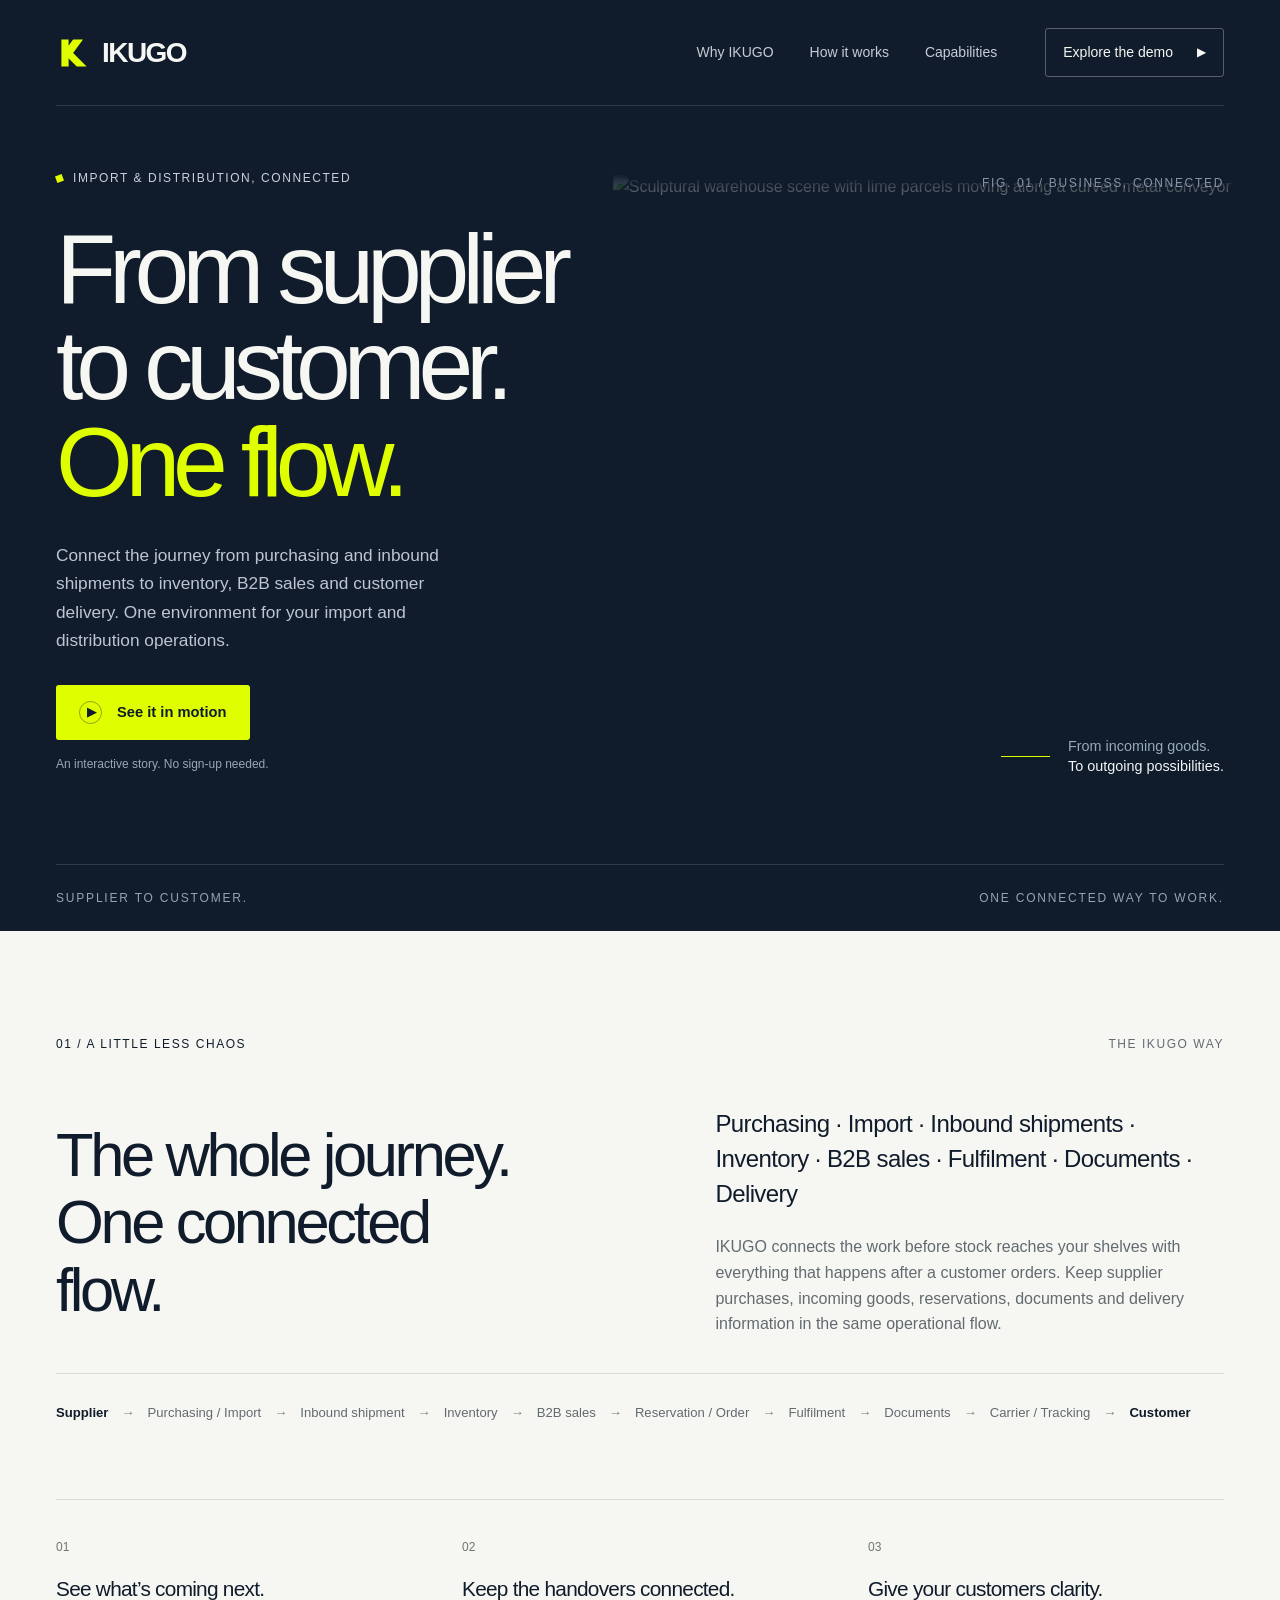
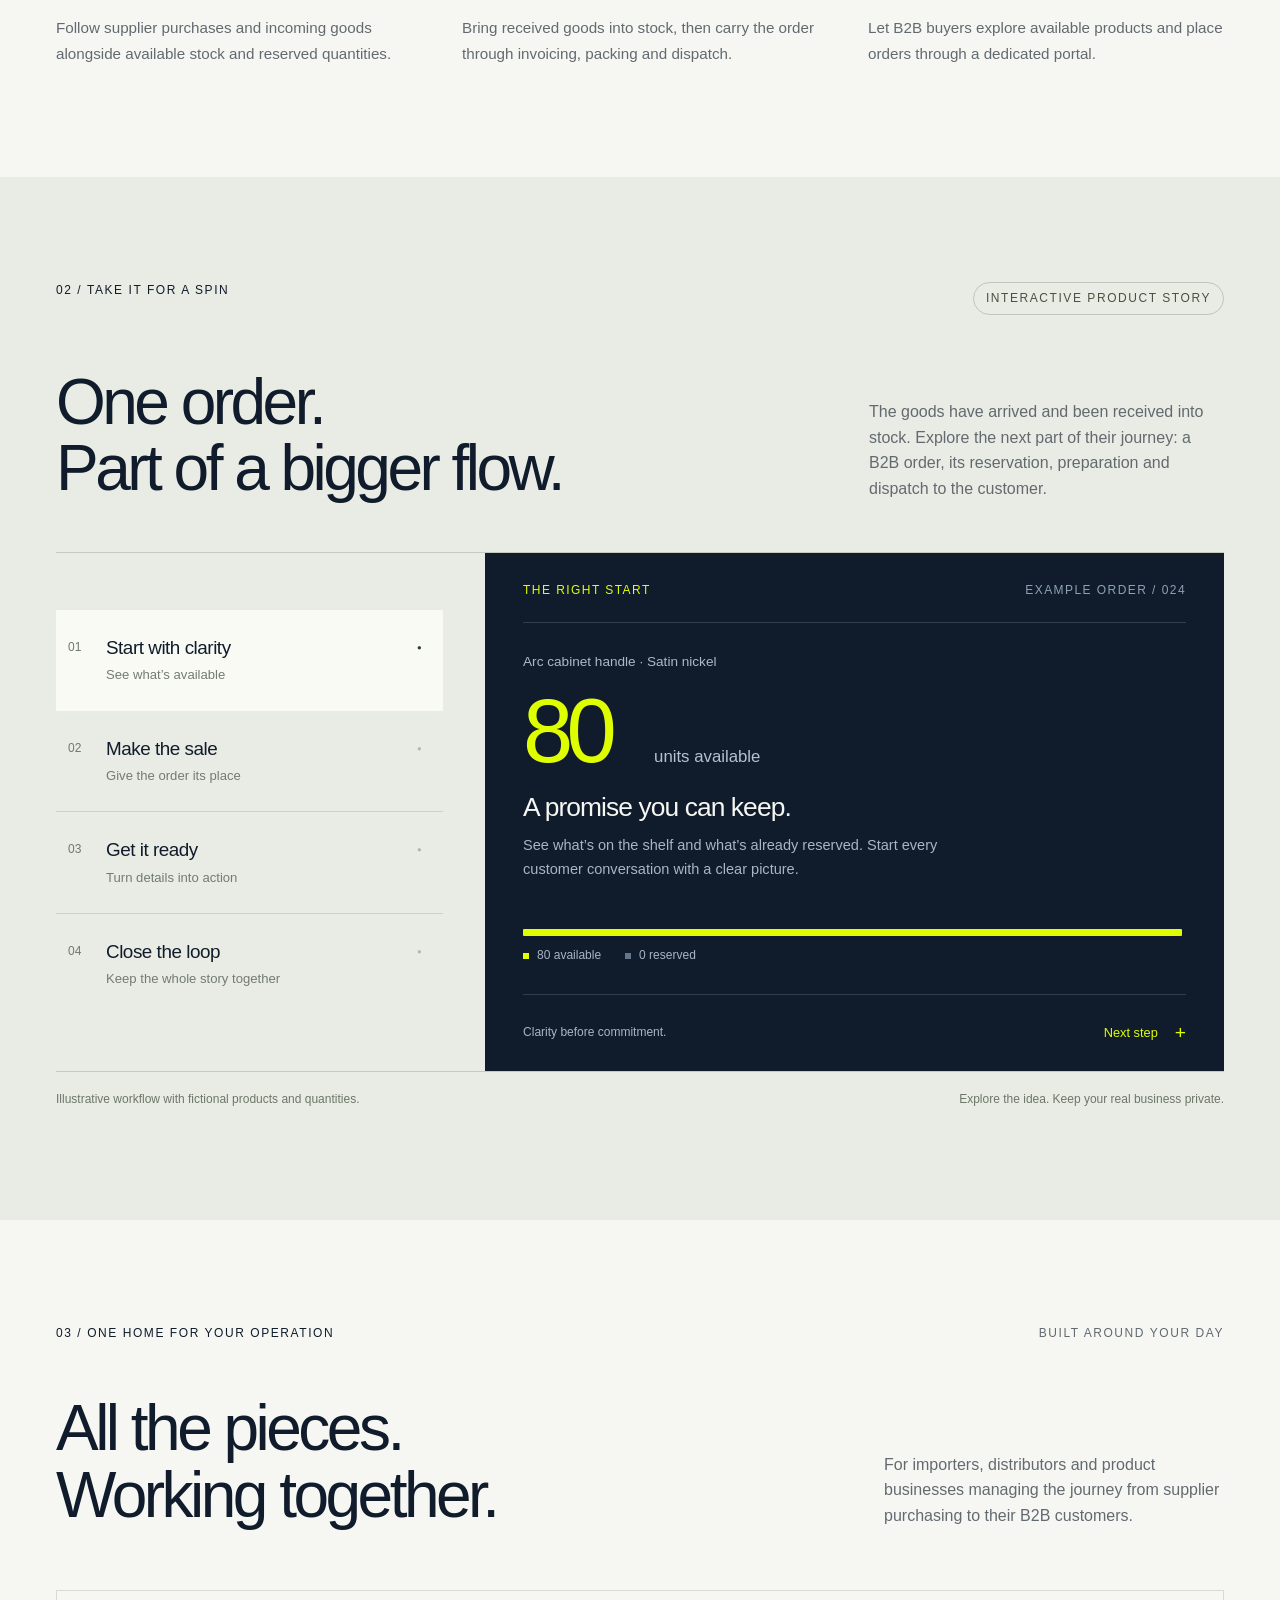
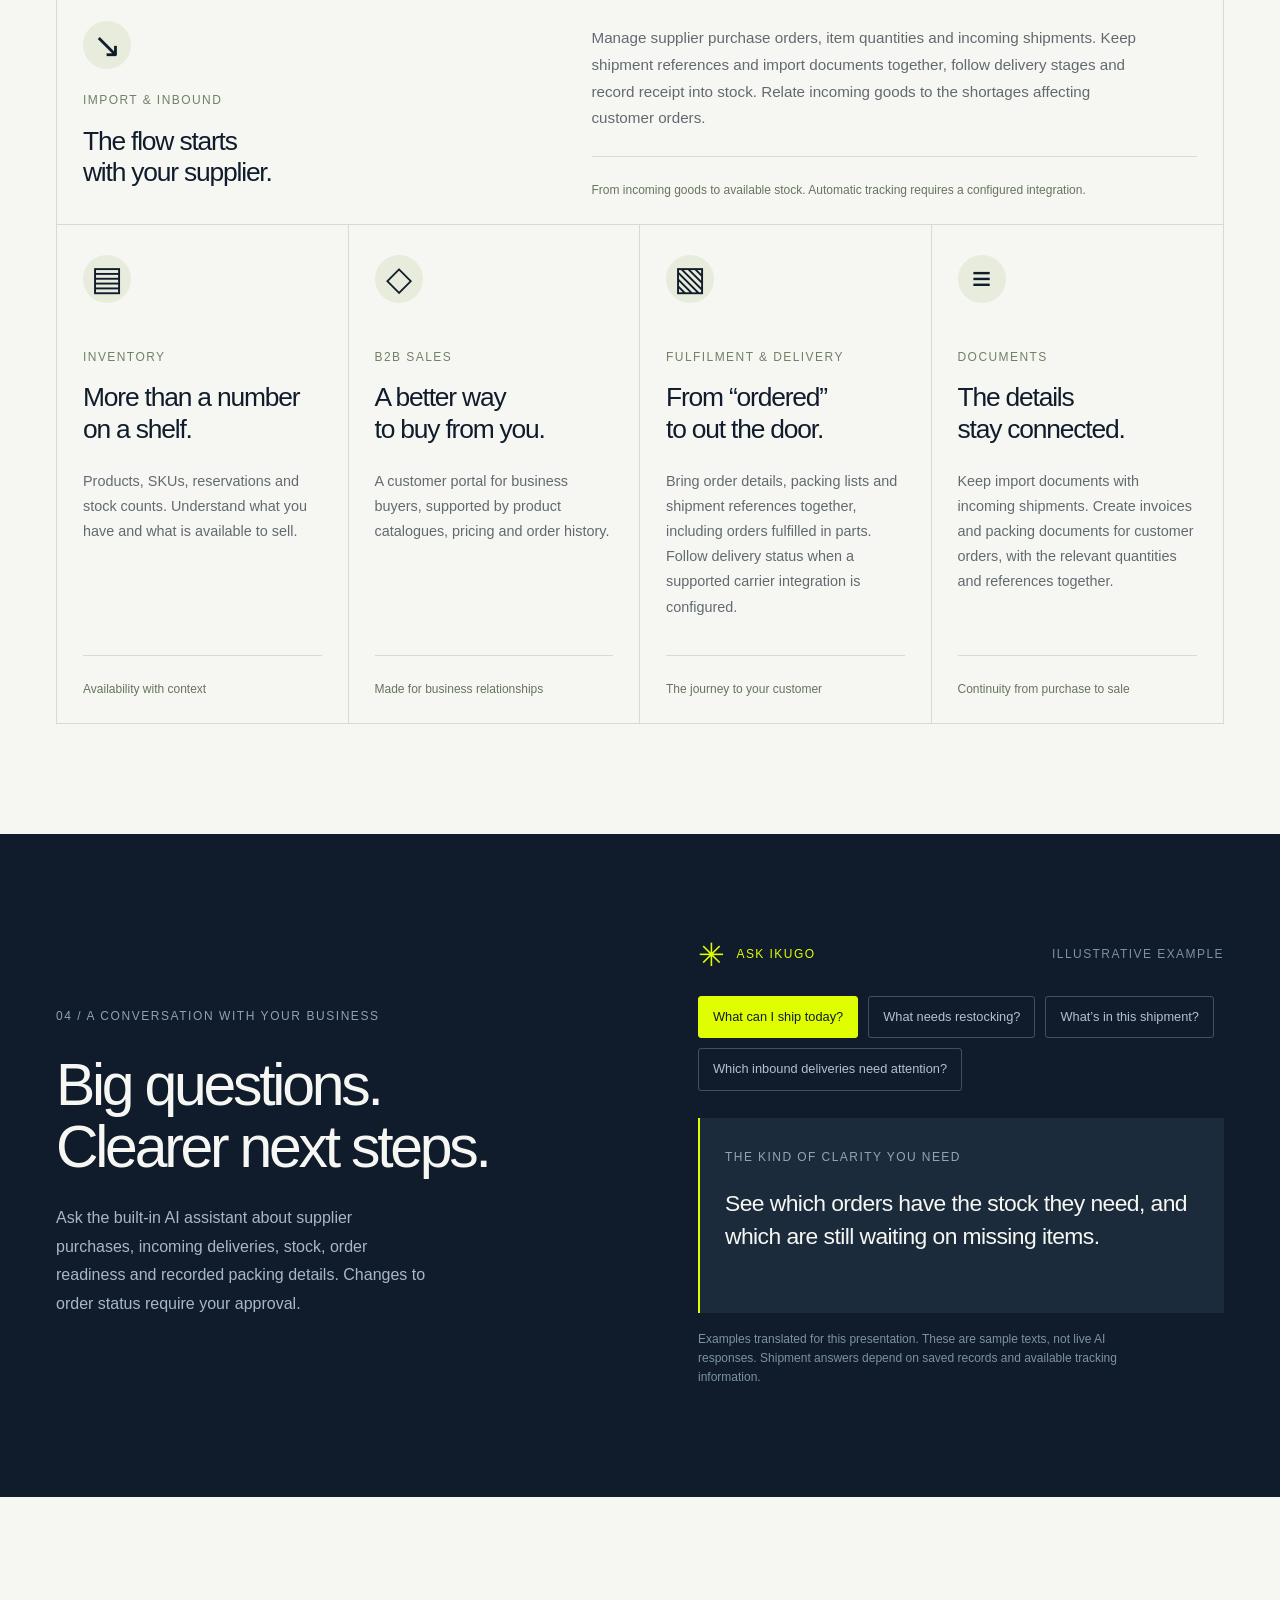
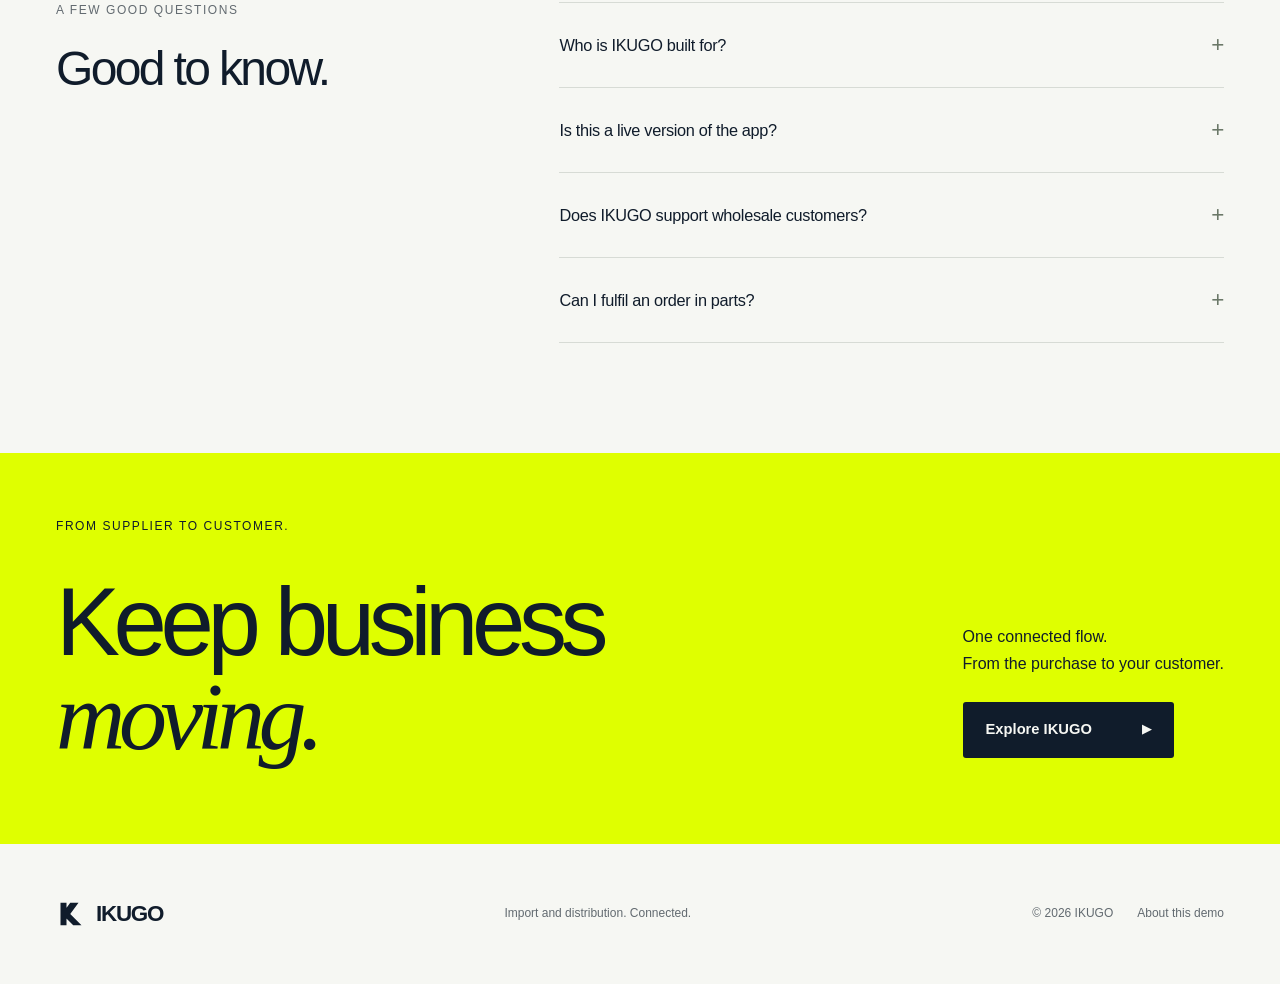
==== index.html @ a0f0b924 "Add files via upload" ====
<!doctype html>
<html lang="en">
<head>
  <meta charset="utf-8">
  <meta name="viewport" content="width=device-width, initial-scale=1">
  <meta name="theme-color" content="#101c2b">
  <meta name="description" content="IKUGO connects import and distribution operations from supplier to B2B customer: purchasing, inbound shipments, stock, orders, fulfilment and documents.">
  <meta property="og:type" content="website">
  <meta property="og:title" content="IKUGO — Keep business moving.">
  <meta property="og:description" content="From supplier to customer. One connected flow. Explore IKUGO for import and distribution operations.">
  <title>IKUGO — Keep business moving.</title>
  <link rel="icon" type="image/svg+xml" href="assets/favicon.svg">
  <link rel="stylesheet" href="styles.css">
  <script src="script.js" defer></script>
</head>
<body>
  <a class="skip-link" href="#main">Skip to content</a>
  <div class="header-shell">
    <header class="site-header wrap">
      <a class="brand" href="#" aria-label="IKUGO home"><svg class="brand-mark" viewBox="0 0 40 40" aria-hidden="true"><path d="M6 5h8v30H6zM19 5h11L19 20l15 15H23L8 20z" fill="currentColor"/></svg><span>IKUGO</span></a>
      <button class="menu-toggle" aria-label="Open navigation" aria-controls="main-nav" aria-expanded="false"><span></span><span></span></button>
      <nav id="main-nav" aria-label="Main navigation"><a href="#why">Why IKUGO</a><a href="#workflow">How it works</a><a href="#capabilities">Capabilities</a><a class="nav-cta" href="#workflow">Explore the demo <span class="small-play" aria-hidden="true">▶</span></a></nav>
    </header>
  </div>
    <main id="main">
      <section class="dark-opening" aria-labelledby="hero-title">
      <div class="hero wrap">
        <div class="hero-copy">
          <p class="eyebrow"><span class="tiny-mark" aria-hidden="true"></span> IMPORT &amp; DISTRIBUTION, CONNECTED</p>
          <h1 id="hero-title">From supplier<br>to customer.<br><em>One flow.</em></h1>
          <p class="hero-intro">Connect the journey from purchasing and inbound shipments to inventory, B2B sales and customer delivery. One environment for your import and distribution operations.</p>
          <a class="button button-lime" href="#workflow"><span class="play-icon" aria-hidden="true">▶</span> See it in motion</a>
          <p class="hero-note">An interactive story. No sign-up needed.</p>
        </div>
        <div class="hero-art" aria-label="Connected warehouse operations">
          <div class="art-image" id="hero-image"><img src="assets/ikugo-logistics.webp" width="1122" height="1402" fetchpriority="high" alt="Sculptural warehouse scene with lime parcels moving along a curved metal conveyor"></div>
          <span class="art-index">FIG. 01 / BUSINESS, CONNECTED</span>
          <div class="art-caption"><span class="caption-line"></span><p>From incoming goods.<br><strong>To outgoing possibilities.</strong></p></div>
        </div>
        <div class="hero-bottom"><span>SUPPLIER TO CUSTOMER.</span><span>ONE CONNECTED WAY TO WORK.</span></div>
      </div>
      </section>
      <section class="intro-section section-pad wrap" id="why" aria-labelledby="why-title">
        <div class="section-top"><p class="eyebrow">01 / A LITTLE LESS CHAOS</p><span class="section-index">THE IKUGO WAY</span></div>
        <div class="intro-grid"><h2 id="why-title">The whole journey.<br>One connected<br>flow.</h2><div class="intro-copy"><p class="large-copy">Purchasing · Import · Inbound shipments · Inventory · B2B sales · Fulfilment · Documents · Delivery</p><p>IKUGO connects the work before stock reaches your shelves with everything that happens after a customer orders. Keep supplier purchases, incoming goods, reservations, documents and delivery information in the same operational flow.</p></div></div>
        <ol class="flow-path" aria-label="From supplier to customer"><li>Supplier</li><li>Purchasing / Import</li><li>Inbound shipment</li><li>Inventory</li><li>B2B sales</li><li>Reservation / Order</li><li>Fulfilment</li><li>Documents</li><li>Carrier / Tracking</li><li>Customer</li></ol>
        <div class="value-row">
          <article><span class="value-number">01</span><h3>See what’s coming next.</h3><p>Follow supplier purchases and incoming goods alongside available stock and reserved quantities.</p></article>
          <article><span class="value-number">02</span><h3>Keep the handovers connected.</h3><p>Bring received goods into stock, then carry the order through invoicing, packing and dispatch.</p></article>
          <article><span class="value-number">03</span><h3>Give your customers clarity.</h3><p>Let B2B buyers explore available products and place orders through a dedicated portal.</p></article>
        </div>
      </section>
      <section class="workflow-section section-pad" id="workflow" aria-labelledby="workflow-title">
        <div class="wrap">
          <div class="section-top"><p class="eyebrow">02 / TAKE IT FOR A SPIN</p><span class="demo-tag">INTERACTIVE PRODUCT STORY</span></div>
          <div class="workflow-heading"><h2 id="workflow-title">One order.<br>Part of a bigger flow.</h2><p>The goods have arrived and been received into stock. Explore the next part of their journey: a B2B order, its reservation, preparation and dispatch to the customer.</p></div>
          <div class="workflow-demo">
            <div class="step-list" role="tablist" aria-label="Order workflow" aria-orientation="vertical">
              <button class="step active" id="tab-stock" role="tab" aria-selected="true" aria-controls="story-panel" data-step="0"><span class="step-number">01</span><span><strong>Start with clarity</strong><small>See what’s available</small></span><span class="step-indicator" aria-hidden="true">●</span></button>
              <button class="step" id="tab-order" role="tab" aria-selected="false" aria-controls="story-panel" tabindex="-1" data-step="1"><span class="step-number">02</span><span><strong>Make the sale</strong><small>Give the order its place</small></span><span class="step-indicator" aria-hidden="true">●</span></button>
              <button class="step" id="tab-pack" role="tab" aria-selected="false" aria-controls="story-panel" tabindex="-1" data-step="2"><span class="step-number">03</span><span><strong>Get it ready</strong><small>Turn details into action</small></span><span class="step-indicator" aria-hidden="true">●</span></button>
              <button class="step" id="tab-ship" role="tab" aria-selected="false" aria-controls="story-panel" tabindex="-1" data-step="3"><span class="step-number">04</span><span><strong>Close the loop</strong><small>Keep the whole story together</small></span><span class="step-indicator" aria-hidden="true">●</span></button>
            </div>
            <div class="story-panel" id="story-panel" role="tabpanel" aria-labelledby="tab-stock" tabindex="0">
              <div class="story-top"><span id="story-kicker">THE RIGHT START</span><span>EXAMPLE ORDER / 024</span></div>
              <div class="story-content" aria-live="polite" aria-atomic="true">
                <p class="story-caption" id="story-caption">Arc cabinet handle · Satin nickel</p>
                <div class="story-number"><span id="story-value">80</span><span id="story-unit">units available</span></div>
                <h3 id="story-title">A promise you can keep.</h3>
                <p id="story-description">See what’s on the shelf and what’s already reserved. Start every customer conversation with a clear picture.</p>
                <div class="stock-track" aria-hidden="true"><span id="track-available"></span><span id="track-reserved"></span></div>
                <div class="story-legend"><span><i class="legend-available"></i><span id="legend-first">80 available</span></span><span><i class="legend-reserved"></i><span id="legend-second">0 reserved</span></span></div>
              </div>
              <div class="story-bottom"><span id="story-outcome">Clarity before commitment.</span><button id="next-step" class="text-button">Next step <span aria-hidden="true">+</span></button></div>
            </div>
          </div>
          <div class="demo-footnote"><p>Illustrative workflow with fictional products and quantities.</p><p>Explore the idea. Keep your real business private.</p></div>
        </div>
      </section>
      <section class="capabilities-section section-pad wrap" id="capabilities" aria-labelledby="capabilities-title">
        <div class="section-top"><p class="eyebrow">03 / ONE HOME FOR YOUR OPERATION</p><span class="section-index">BUILT AROUND YOUR DAY</span></div>
        <div class="capability-heading"><h2 id="capabilities-title">All the pieces.<br>Working together.</h2><p>For importers, distributors and product businesses managing the journey from supplier purchasing to their B2B customers.</p></div>
        <article class="capability import-capability"><div><span class="cap-icon" aria-hidden="true">↘</span><span class="cap-label">IMPORT &amp; INBOUND</span><h3>The flow starts <br>with your supplier.</h3></div><div><p>Manage supplier purchase orders, item quantities and incoming shipments. Keep shipment references and import documents together, follow delivery stages and record receipt into stock. Relate incoming goods to the shortages affecting customer orders.</p><div class="cap-bottom">From incoming goods to available stock. Automatic tracking requires a configured integration.</div></div></article>
        <div class="capability-grid">
          <article class="capability"><span class="cap-icon" aria-hidden="true">▤</span><span class="cap-label">INVENTORY</span><h3>More than a number <br>on a shelf.</h3><p>Products, SKUs, reservations and stock counts. Understand what you have and what is available to sell.</p><div class="cap-bottom">Availability with context</div></article>
          <article class="capability"><span class="cap-icon" aria-hidden="true">◇</span><span class="cap-label">B2B SALES</span><h3>A better way <br>to buy from you.</h3><p>A customer portal for business buyers, supported by product catalogues, pricing and order history.</p><div class="cap-bottom">Made for business relationships</div></article>
          <article class="capability"><span class="cap-icon" aria-hidden="true">▧</span><span class="cap-label">FULFILMENT &amp; DELIVERY</span><h3>From “ordered” <br>to out the door.</h3><p>Bring order details, packing lists and shipment references together, including orders fulfilled in parts. Follow delivery status when a supported carrier integration is configured.</p><div class="cap-bottom">The journey to your customer</div></article>
          <article class="capability"><span class="cap-icon" aria-hidden="true">≡</span><span class="cap-label">DOCUMENTS</span><h3>The details <br>stay connected.</h3><p>Keep import documents with incoming shipments. Create invoices and packing documents for customer orders, with the relevant quantities and references together.</p><div class="cap-bottom">Continuity from purchase to sale</div></article>
        </div>
      </section>
      <section class="assistant-section section-pad" aria-labelledby="assistant-title">
        <div class="wrap assistant-grid"><div><p class="eyebrow">04 / A CONVERSATION WITH YOUR BUSINESS</p><h2 id="assistant-title">Big questions.<br>Clearer next steps.</h2><p class="assistant-intro">Ask the built-in AI assistant about supplier purchases, incoming deliveries, stock, order readiness and recorded packing details. Changes to order status require your approval.</p></div>
          <div class="conversation-demo"><div class="conversation-label"><span class="spark" aria-hidden="true">✳</span> ASK IKUGO <span>ILLUSTRATIVE EXAMPLE</span></div><div class="prompt-buttons" aria-label="Example assistant questions"><button class="prompt active" data-prompt="0" aria-pressed="true">What can I ship today?</button><button class="prompt" data-prompt="1" aria-pressed="false">What needs restocking?</button><button class="prompt" data-prompt="2" aria-pressed="false">What’s in this shipment?</button><button class="prompt" data-prompt="3" aria-pressed="false">Which inbound deliveries need attention?</button></div><div class="answer" aria-live="polite" aria-atomic="true"><span class="answer-label">THE KIND OF CLARITY YOU NEED</span><p id="assistant-answer">See which orders have the stock they need, and which are still waiting on missing items.</p></div><p class="assistant-note">Examples translated for this presentation. These are sample texts, not live AI responses. Shipment answers depend on saved records and available tracking information.</p></div>
        </div>
      </section>
      <section class="faq-section section-pad wrap" id="questions" aria-labelledby="faq-title"><div class="faq-heading"><p class="eyebrow">A FEW GOOD QUESTIONS</p><h2 id="faq-title">Good to know.</h2></div><div class="faqs">
        <details><summary>Who is IKUGO built for?<span aria-hidden="true">+</span></summary><p>IKUGO is an operations platform for import and distribution businesses. It connects supplier purchases and inbound shipments with inventory, B2B sales, reservations, fulfilment, documents and customer delivery.</p></details>
        <details><summary>Is this a live version of the app?<span aria-hidden="true">+</span></summary><p>This is an interactive product presentation. The examples are fictional and explain the workflow without giving access to a live application or business records.</p></details>
        <details><summary>Does IKUGO support wholesale customers?<span aria-hidden="true">+</span></summary><p>Yes. B2B sales are an integral part of the wider import-to-customer workflow. Business buyers have a dedicated portal with product availability, pricing and order history.</p></details>
        <details><summary>Can I fulfil an order in parts?<span aria-hidden="true">+</span></summary><p>Yes. Partial fulfilment lets you work with quantities already allocated to invoices and those still outstanding, while keeping them linked to the original order.</p></details>
      </div></section>
      <section class="closing-section"><div class="wrap"><p class="eyebrow">FROM SUPPLIER TO CUSTOMER.</p><div class="closing-row"><h2>Keep business<br><em>moving.</em></h2><div><p>One connected flow.<br>From the purchase to your customer.</p><a class="button button-dark" href="#workflow">Explore IKUGO <span class="small-play" aria-hidden="true">▶</span></a></div></div></div></section>
    </main>
    <footer class="site-footer wrap"><a class="brand" href="#" aria-label="IKUGO home"><svg class="brand-mark" viewBox="0 0 40 40" aria-hidden="true"><path d="M6 5h8v30H6zM19 5h11L19 20l15 15H23L8 20z" fill="currentColor"/></svg><span>IKUGO</span></a><p>Import and distribution. Connected.</p><div><span>© <span id="year">2026</span> IKUGO</span><a href="#questions">About this demo</a></div></footer>
</body>
</html>
---- styles.css ----
:root{--ink:#101c2b;--navy:#152435;--lime:#dfff00;--paper:#f6f7f3;--muted:#626a70;--line:#d7dbd5;--white:#fff;--body:"Helvetica Neue",Arial,sans-serif;--ease:cubic-bezier(.22,.68,0,1)}
*{box-sizing:border-box}html{scroll-behavior:smooth;scroll-padding-top:28px}body{margin:0;background:var(--paper);color:var(--ink);font:16px/1.6 var(--body);-webkit-font-smoothing:antialiased}button,a,input{-webkit-tap-highlight-color:transparent}button{font:inherit}button,a{touch-action:manipulation}a{color:inherit;text-decoration:none}button{cursor:pointer}button:disabled{cursor:default}button:focus-visible,a:focus-visible,summary:focus-visible,[tabindex]:focus-visible{outline:3px solid #548fce;outline-offset:6px}h1,h2,h3,p{margin:0}h1,h2,h3{font-weight:500;line-height:1.04;letter-spacing:-.055em}h2{font-size:clamp(2.8rem,5vw,4.8rem)}h3{font-size:1.5rem}em{font-style:normal}p{max-width:65ch}svg{display:block}::selection{background:var(--lime);color:var(--ink)}.wrap{width:min(1320px,calc(100% - 112px));margin-inline:auto}.section-pad{padding-top:105px;padding-bottom:110px}.eyebrow,.section-index,.demo-tag{font:500 .75rem/1.4 var(--body);letter-spacing:.13em}.section-top{display:flex;justify-content:space-between;gap:24px;margin-bottom:54px}.section-index{color:var(--muted)}.skip-link{position:fixed;left:20px;top:-100px;background:var(--lime);color:var(--ink);padding:12px 20px;z-index:100}.skip-link:focus{top:12px}.dark-opening{background:var(--ink);color:var(--paper);overflow:hidden}.site-header{height:106px;display:flex;align-items:center;justify-content:space-between;border-bottom:1px solid #ffffff23;gap:24px}.brand{display:inline-flex;gap:10px;align-items:center;flex-shrink:0;font-weight:700;font-size:1.75rem;letter-spacing:-.055em;line-height:1}.brand-mark{width:36px;height:36px;color:var(--lime)}.site-header nav{display:flex;align-items:center;gap:36px;font-size:.875rem}.site-header nav>a:not(.nav-cta){color:#c4cdd6}.site-header nav>a:hover{color:var(--lime)}.site-header .nav-cta{padding:12px 17px;border:1px solid #ffffff4a;border-radius:3px;margin-left:12px;display:flex;gap:24px;align-items:center}.small-play{font-size:.75rem}.menu-toggle{display:none}.hero{position:relative;display:grid;grid-template-columns:1.02fr 1fr;padding-top:64px;min-height:765px;column-gap:10px}.hero-copy{position:relative;z-index:2;padding-bottom:90px}.hero .eyebrow{font-size:.75rem;color:#c8d1da;display:flex;align-items:center;gap:10px;margin-bottom:34px;white-space:nowrap}.tiny-mark{display:inline-block;width:7px;height:7px;background:var(--lime);flex-shrink:0;transform:rotate(-20deg)}h1{font-size:clamp(5rem,7.7vw,7.65rem);line-height:.98;letter-spacing:-.073em}h1 em{color:var(--lime)}.hero-intro{font-size:1.08rem;line-height:1.65;color:#bcc6d2;max-width:385px;margin:30px 0}.button{display:inline-flex;align-items:center;justify-content:center;gap:15px;font-weight:600;font-size:.92rem;padding:16px 23px;border-radius:3px;transition:background .2s,transform .2s;min-height:54px}.button:hover{transform:translateY(-3px)}.button-lime{background:var(--lime);color:var(--ink)}.button-lime:hover{background:#efff75}.play-icon{width:23px;height:23px;border:1px solid #101c2b65;border-radius:50%;display:grid;place-items:center;font-size:.75rem;padding-left:1px}.hero-note{font-size:.75rem;color:#97a7b7;margin-top:15px}.hero-art{position:relative;min-width:0;align-self:stretch;margin-top:4px}.art-image{position:absolute;inset:0 -60px 40px -38px;background-color:var(--ink);background-position:center;background-size:cover;background-repeat:no-repeat;mask-image:linear-gradient(to bottom,transparent,#000 9%,#000 87%,transparent)}.art-index{position:absolute;top:0;right:0;color:#8494a6;font-size:.75rem;letter-spacing:.14em;z-index:1}.art-caption{position:absolute;bottom:87px;right:0;display:flex;align-items:center;gap:18px;font-size:.9rem;line-height:1.45;z-index:1}.art-caption p{color:#96a8b9}.art-caption strong{color:#f2f5f6;font-weight:400}.caption-line{width:49px;height:1px;background:var(--lime)}.hero-bottom{grid-column:1/-1;display:flex;justify-content:space-between;border-top:1px solid #ffffff23;align-items:center;min-height:67px;font-size:.75rem;letter-spacing:.15em;color:#93a4b5;gap:20px}.intro-grid{display:grid;grid-template-columns:1.1fr 1fr;gap:100px;align-items:center}.intro-grid h2{font-size:clamp(2.8rem,4.8vw,4.5rem);line-height:1.1}.strike{text-decoration:line-through;text-decoration-color:#aeb5b5;text-decoration-thickness:2px;color:#a0a7a4}.intro-copy p{color:var(--muted)}.intro-copy .large-copy{font-size:1.5rem;line-height:1.45;color:var(--ink);letter-spacing:-.025em;margin-bottom:23px}.value-row{display:grid;grid-template-columns:repeat(3,1fr);gap:50px;margin-top:76px;padding-top:33px;border-top:1px solid var(--line)}.value-number{font-size:.75rem;color:#6c756c}.value-row h3{font-size:1.3rem;letter-spacing:-.035em;margin:20px 0 15px}.value-row p{color:var(--muted);font-size:.95rem;line-height:1.7}.workflow-section{background:#e9ece5}.demo-tag{color:#46533e;border:1px solid #bec5b8;padding:7px 12px;border-radius:30px;font-size:.75rem;align-self:center}.workflow-heading{display:flex;justify-content:space-between;align-items:end;gap:64px;margin-bottom:50px}.workflow-heading>p{max-width:355px;color:var(--muted)}.workflow-demo{display:grid;grid-template-columns:.9fr 1.55fr;border-top:1px solid #c3cabe;border-bottom:1px solid #c3cabe}.step-list{padding:20px 42px 20px 0;display:flex;flex-direction:column;justify-content:center}.step{border:0;border-bottom:1px solid #ccd2c7;background:none;display:grid;grid-template-columns:28px 1fr 14px;gap:10px;align-items:start;text-align:left;padding:25px 12px;color:var(--ink);transition:background .2s}.step:last-child{border-bottom:0}.step.active{background:#f8faf3;border-color:transparent}.step-number{font-size:.75rem;line-height:2;color:#6c796b}.step strong{display:block;font-size:1.18rem;font-weight:500;letter-spacing:-.025em;line-height:1.4}.step small{display:block;color:#727b72;font-size:.82rem;margin-top:3px}.step-indicator{color:#afb8a7;font-size:.48rem;margin-top:7px}.step.active .step-indicator{color:#253c2a}.story-panel{background:var(--ink);color:var(--paper);min-width:0;padding:28px 38px 0;display:flex;flex-direction:column;overflow:hidden}.story-top{display:flex;justify-content:space-between;gap:12px;font-size:.75rem;letter-spacing:.12em;color:#8fa1b3;padding-bottom:22px;border-bottom:1px solid #ffffff26}.story-top>span:first-child{color:var(--lime)}.story-content{padding:28px 0;flex:1}.story-caption{color:#a9bac7;font-size:.85rem}.story-number{display:flex;align-items:baseline;gap:18px;margin:8px 0 14px}.story-number>span:first-child{font-size:5.65rem;line-height:1.1;letter-spacing:-.075em;color:var(--lime);font-weight:500;min-width:1.25em}.story-number>span:last-child{font-size:1.05rem;color:#b5c1cd}.story-content h3{font-size:1.65rem;margin:8px 0 13px;letter-spacing:-.035em}.story-content>p:last-of-type{color:#a8b5c3;max-width:455px;line-height:1.6;font-size:.91rem;min-height:70px}.stock-track{height:7px;display:flex;gap:4px;margin-top:25px}.stock-track>span{display:block;border-radius:1px;transition:width .65s var(--ease)}#track-available{background:var(--lime);width:100%}#track-reserved{background:#64748a;width:0}.story-legend{display:flex;gap:24px;color:#a8b5c3;font-size:.75rem;margin-top:10px}.story-legend>span{display:flex;align-items:center;gap:8px}.story-legend i{display:inline-block;width:6px;height:6px}.legend-available{background:var(--lime)}.legend-reserved{background:#64748a}.story-bottom{display:flex;justify-content:space-between;align-items:center;gap:12px;border-top:1px solid #ffffff26;padding:19px 0;font-size:.75rem;color:#a8b5c3}.text-button{background:none;border:0;color:var(--lime);font-size:.8rem;padding:4px 0;white-space:nowrap;display:flex;gap:17px;align-items:center}.text-button span{font-size:1.2rem}.demo-footnote{display:flex;justify-content:space-between;gap:16px;padding-top:18px;color:#6c7668;font-size:.75rem}.capability-heading{display:flex;justify-content:space-between;gap:80px;align-items:end;margin-bottom:62px}.capability-heading p{max-width:340px;color:var(--muted)}.capability-grid{display:grid;grid-template-columns:repeat(4,1fr);border:1px solid var(--line)}.capability{border-right:1px solid var(--line);padding:30px 26px 0;display:flex;flex-direction:column}.capability:last-child{border:0}.cap-icon{font-size:2.1rem;line-height:1;width:48px;height:48px;display:grid;place-items:center;border-radius:50%;background:#e7ecdd;margin-bottom:45px}.cap-label{font-size:.75rem;letter-spacing:.12em;color:#728067;margin-bottom:15px}.capability h3{font-size:1.65rem;line-height:1.2;letter-spacing:-.045em;margin-bottom:23px}.capability p{color:var(--muted);font-size:.9rem;line-height:1.75;flex:1}.cap-bottom{padding:24px 0;border-top:1px solid var(--line);margin-top:35px;font-size:.75rem;color:#67745e}.assistant-section{background:var(--ink);color:var(--paper)}.assistant-grid{display:grid;grid-template-columns:1fr 1fr;gap:100px;align-items:center}.assistant-grid .eyebrow{color:#8fa1b3;margin-bottom:30px}.assistant-grid h2{font-size:clamp(2.8rem,4.6vw,4.1rem)}.assistant-intro{max-width:375px;color:#a9b7c4;margin-top:27px;line-height:1.8}.conversation-demo{padding-left:8px}.conversation-label{display:flex;align-items:center;gap:10px;color:var(--lime);font-size:.75rem;letter-spacing:.12em;margin-bottom:25px}.spark{font-size:2rem;line-height:1}.conversation-label>span:last-child{color:#7d91a5;font-size:.75rem;margin-left:auto}.prompt-buttons{display:flex;flex-wrap:wrap;gap:10px;margin-bottom:27px}.prompt{font-size:.8rem;padding:10px 14px;border-radius:3px;border:1px solid #ffffff38;background:none;color:#b3c1ce;transition:all .2s}.prompt.active,.prompt:hover{background:var(--lime);border-color:var(--lime);color:var(--ink)}.answer{border-left:2px solid var(--lime);background:#1c2b3b;padding:25px 25px 27px;min-height:195px}.answer-label{font-size:.75rem;letter-spacing:.12em;color:#92a5b8}.answer p{font-size:1.43rem;letter-spacing:-.025em;line-height:1.45;margin-top:18px}.assistant-note{font-size:.75rem;color:#7d91a5;margin-top:17px}.faq-section{display:grid;grid-template-columns:.85fr 1.4fr;gap:100px}.faq-heading .eyebrow{margin-bottom:25px;color:var(--muted)}.faq-heading h2{font-size:3rem}.faqs details{border-bottom:1px solid var(--line)}.faqs details:first-child{border-top:1px solid var(--line)}summary{cursor:pointer;list-style:none}summary::-webkit-details-marker{display:none}.faqs summary{display:flex;justify-content:space-between;align-items:center;gap:20px;padding:24px 0;font-size:1.02rem;letter-spacing:-.02em}.faqs summary span{font-size:1.4rem;transition:transform .2s;color:#6b7868;flex-shrink:0}.faqs details[open] summary span{transform:rotate(45deg)}.faqs details p{padding:0 40px 25px 0;color:var(--muted);font-size:.94rem}.closing-section{background:var(--lime);padding:65px 0 80px}.closing-section .eyebrow{margin-bottom:40px}.closing-row{display:flex;justify-content:space-between;align-items:end;gap:55px}.closing-row h2{font-size:clamp(4rem,7.5vw,7.2rem);letter-spacing:-.067em;line-height:.98}.closing-row h2 em{font-family:Georgia,serif;font-style:italic;font-weight:400}.closing-row>div{padding-bottom:6px}.closing-row p{font-size:1rem;line-height:1.7;margin-bottom:25px}.button-dark{background:var(--ink);color:var(--paper);gap:50px}.button-dark:hover{background:#263f53}.site-footer{display:flex;gap:35px;justify-content:space-between;align-items:center;min-height:140px}.site-footer .brand{font-size:1.4rem}.site-footer .brand-mark{color:var(--ink);width:30px;height:30px}.site-footer p{font-size:.75rem;color:var(--muted)}.site-footer>div{display:flex;gap:24px;font-size:.75rem;color:var(--muted)}.site-footer a:hover{color:#45652d}.story-content.animate{animation:story-in .42s var(--ease)}@keyframes story-in{from{opacity:.3;transform:translateY(7px)}to{opacity:1;transform:translateY(0)}}
@media(min-width:1550px){.hero{min-height:815px}.hero-copy{padding-bottom:100px}.art-image{inset:0 -55px 42px -45px}}
@media(max-width:1150px){.wrap{width:calc(100% - 72px)}.site-header nav{gap:22px}.hero{min-height:690px}.hero-copy{padding-bottom:65px}.hero .eyebrow{font-size:.75rem}.hero-art{margin-top:26px}.intro-grid{gap:55px}.capability{padding:24px 18px 0}.capability h3{font-size:1.4rem}.assistant-grid{gap:55px}.faq-section{gap:65px}.value-row{gap:35px}.art-caption{bottom:70px}.story-panel{padding-left:28px;padding-right:28px}.step-list{padding-right:25px}}
@media(max-width:850px){.site-header{height:90px}.site-header nav{gap:18px;font-size:.8rem}.site-header nav .nav-cta{display:none}.hero{grid-template-columns:1fr .8fr;padding-top:50px;min-height:645px}h1{font-size:5.2rem}.hero .eyebrow{max-width:300px;white-space:normal;font-size:.75rem}.hero-intro{font-size:1rem;max-width:300px}.hero-art{margin-top:45px}.art-image{inset:0 -90px 100px -35px;background-position:center}.art-caption{font-size:.75rem;bottom:110px}.art-index{font-size:.75rem;max-width:130px}.intro-grid{gap:45px}.intro-copy .large-copy{font-size:1.2rem}.intro-copy p{font-size:.92rem}.intro-grid h2{font-size:2.7rem}.section-pad{padding-top:80px;padding-bottom:80px}.section-top{margin-bottom:40px}.workflow-heading{gap:40px}.workflow-heading h2{font-size:2.8rem}.workflow-heading>p{max-width:260px;font-size:.9rem}.workflow-demo{grid-template-columns:.8fr 1.2fr}.step-list{padding-right:15px}.step{grid-template-columns:22px 1fr 8px;padding:24px 7px;gap:6px}.step strong{font-size:.99rem}.step small{font-size:.75rem}.story-panel{padding:22px 25px 0}.story-top{font-size:.75rem}.story-number>span:first-child{font-size:4.6rem}.story-number>span:last-child{font-size:.85rem}.story-content h3{font-size:1.3rem}.story-content>p:last-of-type{font-size:.83rem;min-height:88px}.capability-grid{grid-template-columns:repeat(2,1fr)}.capability{padding:30px 27px 0}.capability:nth-child(2){border-right:0}.capability:nth-child(-n+2){border-bottom:1px solid var(--line)}.capability h3{font-size:1.8rem}.cap-icon{margin-bottom:30px}.assistant-grid{grid-template-columns:1fr;gap:50px}.assistant-intro{max-width:520px}.conversation-demo{max-width:580px;padding-left:0}.faq-section{grid-template-columns:1fr;gap:35px}.closing-row{gap:35px}.closing-row h2{font-size:4.7rem}.closing-row p{font-size:.88rem}.site-footer{flex-wrap:wrap;padding-top:35px;padding-bottom:35px;gap:20px}.site-footer>div{width:100%}.value-row{gap:20px}.value-row h3{font-size:1.1rem}}
@media(max-width:600px){.wrap{width:calc(100% - 40px)}.site-header{height:80px;position:relative}.brand{font-size:1.5rem}.brand-mark{width:31px;height:31px}.menu-toggle{display:flex;flex-direction:column;gap:6px;justify-content:center;align-items:center;width:44px;height:44px;border:1px solid #ffffff38;background:none;border-radius:3px;color:var(--paper)}.menu-toggle span{height:1px;width:19px;background:currentColor;transition:transform .2s}.menu-toggle[aria-expanded="true"] span:first-child{transform:translateY(3.5px) rotate(45deg)}.menu-toggle[aria-expanded="true"] span:last-child{transform:translateY(-3.5px) rotate(-45deg)}.site-header nav{display:none;position:absolute;z-index:10;top:79px;left:-20px;right:-20px;background:var(--navy);padding:20px;box-shadow:0 25px 30px #0003}.site-header nav.open{display:flex;flex-direction:column;align-items:stretch;gap:0}.site-header nav>a{padding:14px}.hero{display:flex;flex-direction:column;padding-top:40px;min-height:unset}.hero .eyebrow{font-size:.75rem;max-width:none;margin-bottom:27px}.hero-copy{padding-bottom:0}h1{font-size:clamp(4.55rem,16.6vw,6.2rem)}.hero-intro{font-size:1rem;max-width:320px;margin:24px 0}.hero-note{font-size:.7rem}.hero-art{height:360px;width:100%;margin-top:20px}.art-image{inset:-12px -20px 0;background-position:center 47%}.art-index{top:20px;right:0}.art-caption{bottom:25px;right:0;font-size:.79rem}.caption-line{width:30px}.hero-bottom{padding:20px 0;min-height:65px;font-size:.75rem;align-items:start;gap:28px}.hero-bottom span{max-width:145px}.hero-bottom span:last-child{text-align:right}.section-pad{padding-top:64px;padding-bottom:66px}.section-top{margin-bottom:34px}.eyebrow,.section-index{font-size:.75rem}.section-index{display:none}.intro-grid{grid-template-columns:1fr;gap:27px}.intro-grid h2{font-size:3rem}.intro-copy .large-copy{font-size:1.24rem;max-width:330px;margin-bottom:17px}.intro-copy p{font-size:.95rem}.value-row{grid-template-columns:1fr;margin-top:40px;padding-top:0;gap:0}.value-row article{padding:26px 0;border-bottom:1px solid var(--line);display:grid;grid-template-columns:30px 1fr;column-gap:12px}.value-number{grid-row:1/3;padding-top:1px}.value-row h3{font-size:1.25rem;margin:0 0 12px}.value-row p{font-size:.91rem;grid-column:2}.workflow-heading{display:block;margin-bottom:30px}.workflow-heading h2{font-size:2.85rem}.workflow-heading>p{font-size:.95rem;max-width:340px;margin-top:22px}.demo-tag{font-size:.75rem;padding:5px 8px;letter-spacing:.07em}.workflow-demo{display:flex;flex-direction:column}.step-list{display:grid;grid-template-columns:repeat(4,1fr);padding:13px 0;gap:5px}.step{display:flex;flex-direction:column;gap:4px;border:0;padding:10px 7px}.step strong{font-size:.75rem;line-height:1.35;letter-spacing:-.025em}.step small,.step-indicator{display:none}.step-number{font-size:.75rem;line-height:1.4}.story-panel{padding:24px 23px 0;min-height:465px}.story-top{font-size:.48rem;letter-spacing:.07em}.story-caption{font-size:.75rem}.story-number>span:first-child{font-size:5.5rem}.story-content h3{font-size:1.5rem}.story-content>p:last-of-type{font-size:.87rem;min-height:80px}.story-bottom{font-size:.75rem;padding:18px 0}.story-legend{font-size:.75rem}.demo-footnote{display:block;font-size:.75rem}.demo-footnote p+p{margin-top:5px}.capability-heading{display:block;margin-bottom:33px}.capability-heading h2{font-size:3rem}.capability-heading p{margin-top:25px;font-size:.94rem}.capability-grid{grid-template-columns:1fr}.capability{border-right:0;border-bottom:1px solid var(--line)!important;padding:28px 25px 0}.capability:last-child{border-bottom:0!important}.cap-icon{margin-bottom:25px}.capability h3 br{display:none}.capability h3{font-size:1.7rem;max-width:270px;margin-bottom:18px}.capability p{font-size:.94rem}.cap-bottom{padding:20px 0;margin-top:25px}.assistant-grid h2{font-size:3rem}.assistant-intro{font-size:.94rem}.assistant-grid{gap:35px}.conversation-label{font-size:.75rem;gap:8px}.conversation-label>span:last-child{font-size:.46rem;letter-spacing:.06em}.prompt-buttons{gap:8px}.prompt{font-size:.77rem;padding:10px 11px}.answer{padding:22px;min-height:206px}.answer p{font-size:1.3rem}.answer-label{font-size:.75rem}.assistant-note{font-size:.75rem}.faq-heading h2{font-size:2.8rem}.faqs summary{font-size:.97rem;padding:22px 0}.faqs details p{font-size:.9rem;padding-right:16px}.closing-section{padding:49px 0 54px}.closing-section .eyebrow{margin-bottom:32px}.closing-row{display:block}.closing-row h2{font-size:4.8rem}.closing-row>div{margin-top:30px}.closing-row p{font-size:.95rem}.site-footer{display:block;min-height:0;padding-top:34px;padding-bottom:28px}.site-footer p{margin:18px 0 24px;font-size:.75rem}.site-footer>div{justify-content:space-between;font-size:.75rem}}
@media(prefers-reduced-motion:reduce){html{scroll-behavior:auto}*,*::before,*::after{animation:none!important;transition:none!important}}

.header-shell{background:var(--ink);color:var(--paper)}.art-image img{width:100%;height:100%;object-fit:cover;object-position:center;display:block}

/* Product scope additions use the existing colours, typography and card treatment. */
.flow-path{display:flex;flex-wrap:wrap;align-items:center;gap:12px 0;list-style:none;padding:28px 0 0;margin:36px 0 0;border-top:1px solid var(--line);font-size:.82rem;color:var(--muted)}.flow-path li{display:flex;align-items:center;white-space:nowrap}.flow-path li:not(:last-child)::after{content:'→';padding:0 13px;color:#728067}.flow-path li:first-child,.flow-path li:last-child{color:var(--ink);font-weight:600}.import-capability{display:grid;grid-template-columns:1fr 1.35fr;gap:60px;padding:30px 26px 0;border:1px solid var(--line);border-bottom:0}.import-capability .cap-icon{margin-bottom:22px}.import-capability .cap-label{display:block}.import-capability h3{margin-bottom:30px}.import-capability>div:last-child{display:flex;flex-direction:column;padding-top:4px}.import-capability .cap-bottom{margin-top:24px}.import-capability p{font-size:.95rem}
@media(max-width:600px){.import-capability{display:block;padding:28px 25px 0;border-bottom:0!important}.import-capability h3{max-width:none}.flow-path{font-size:.8rem}.flow-path li:not(:last-child)::after{padding:0 9px}}
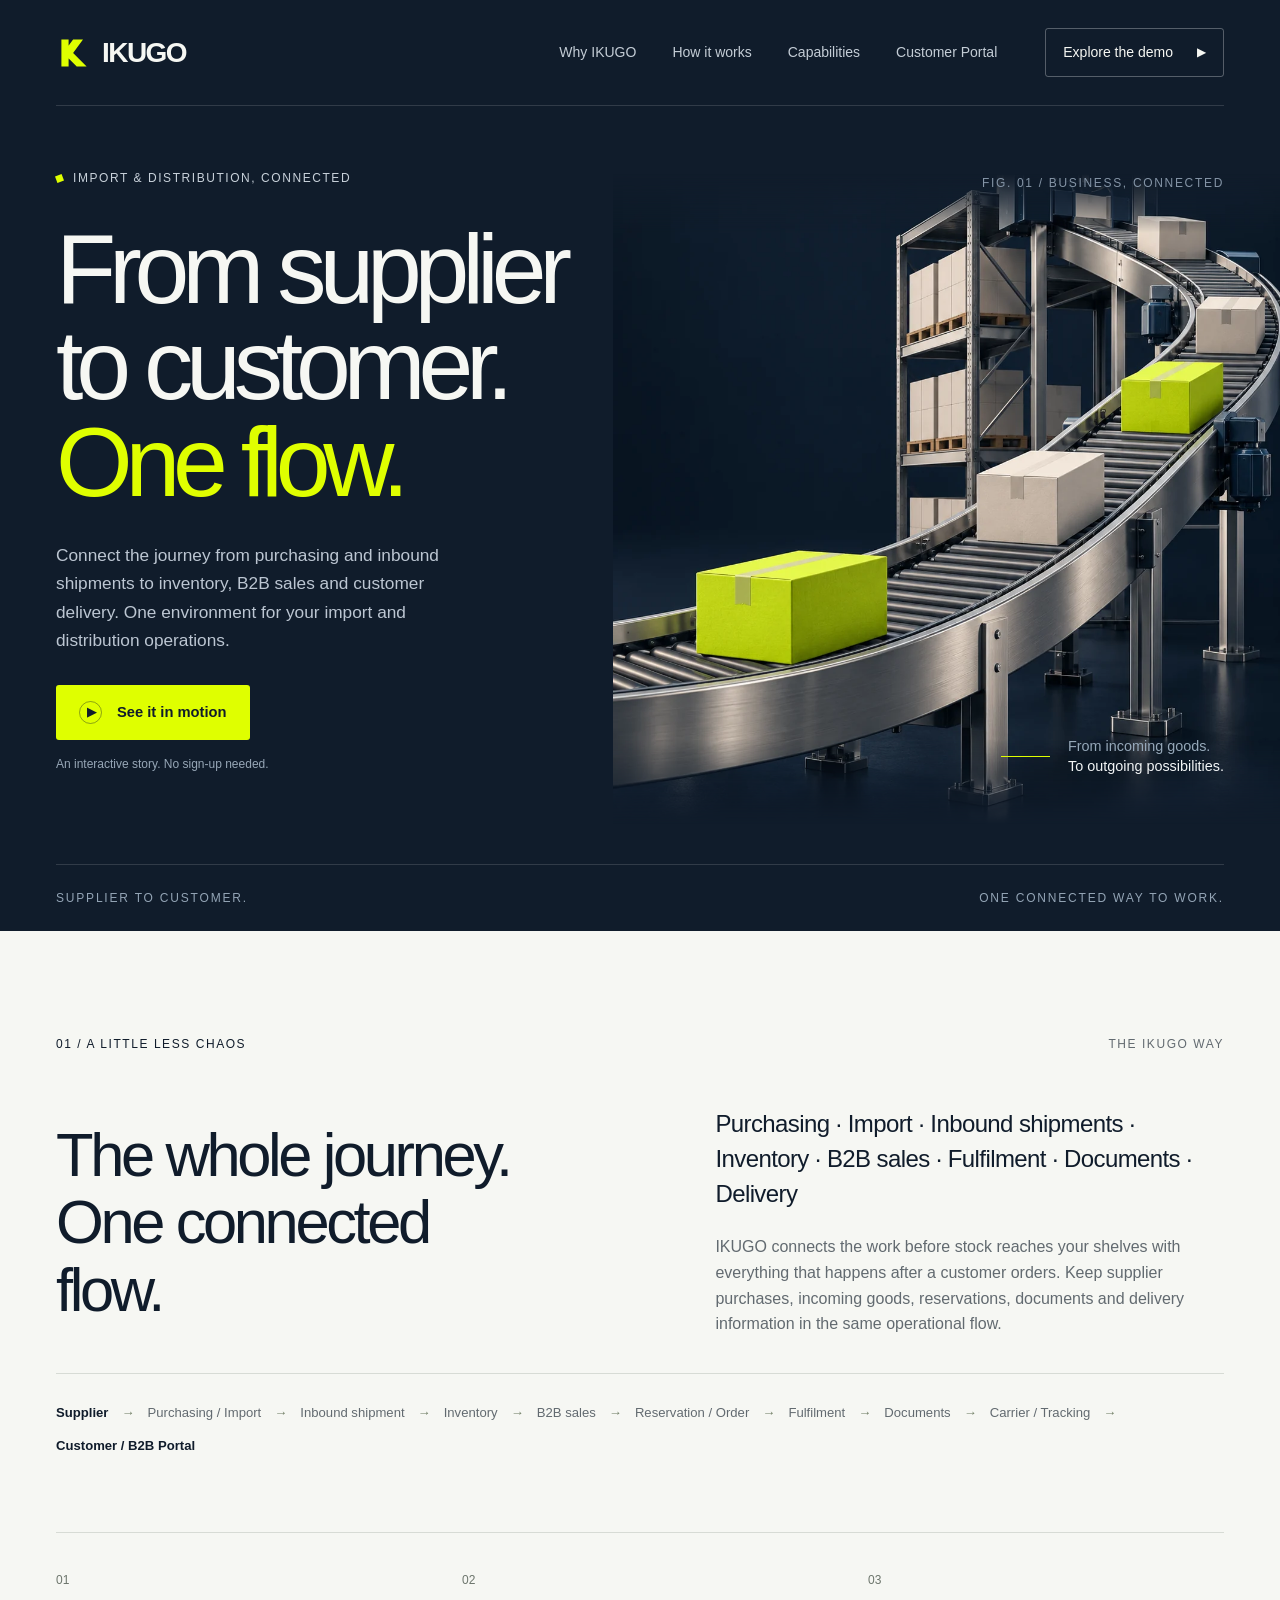
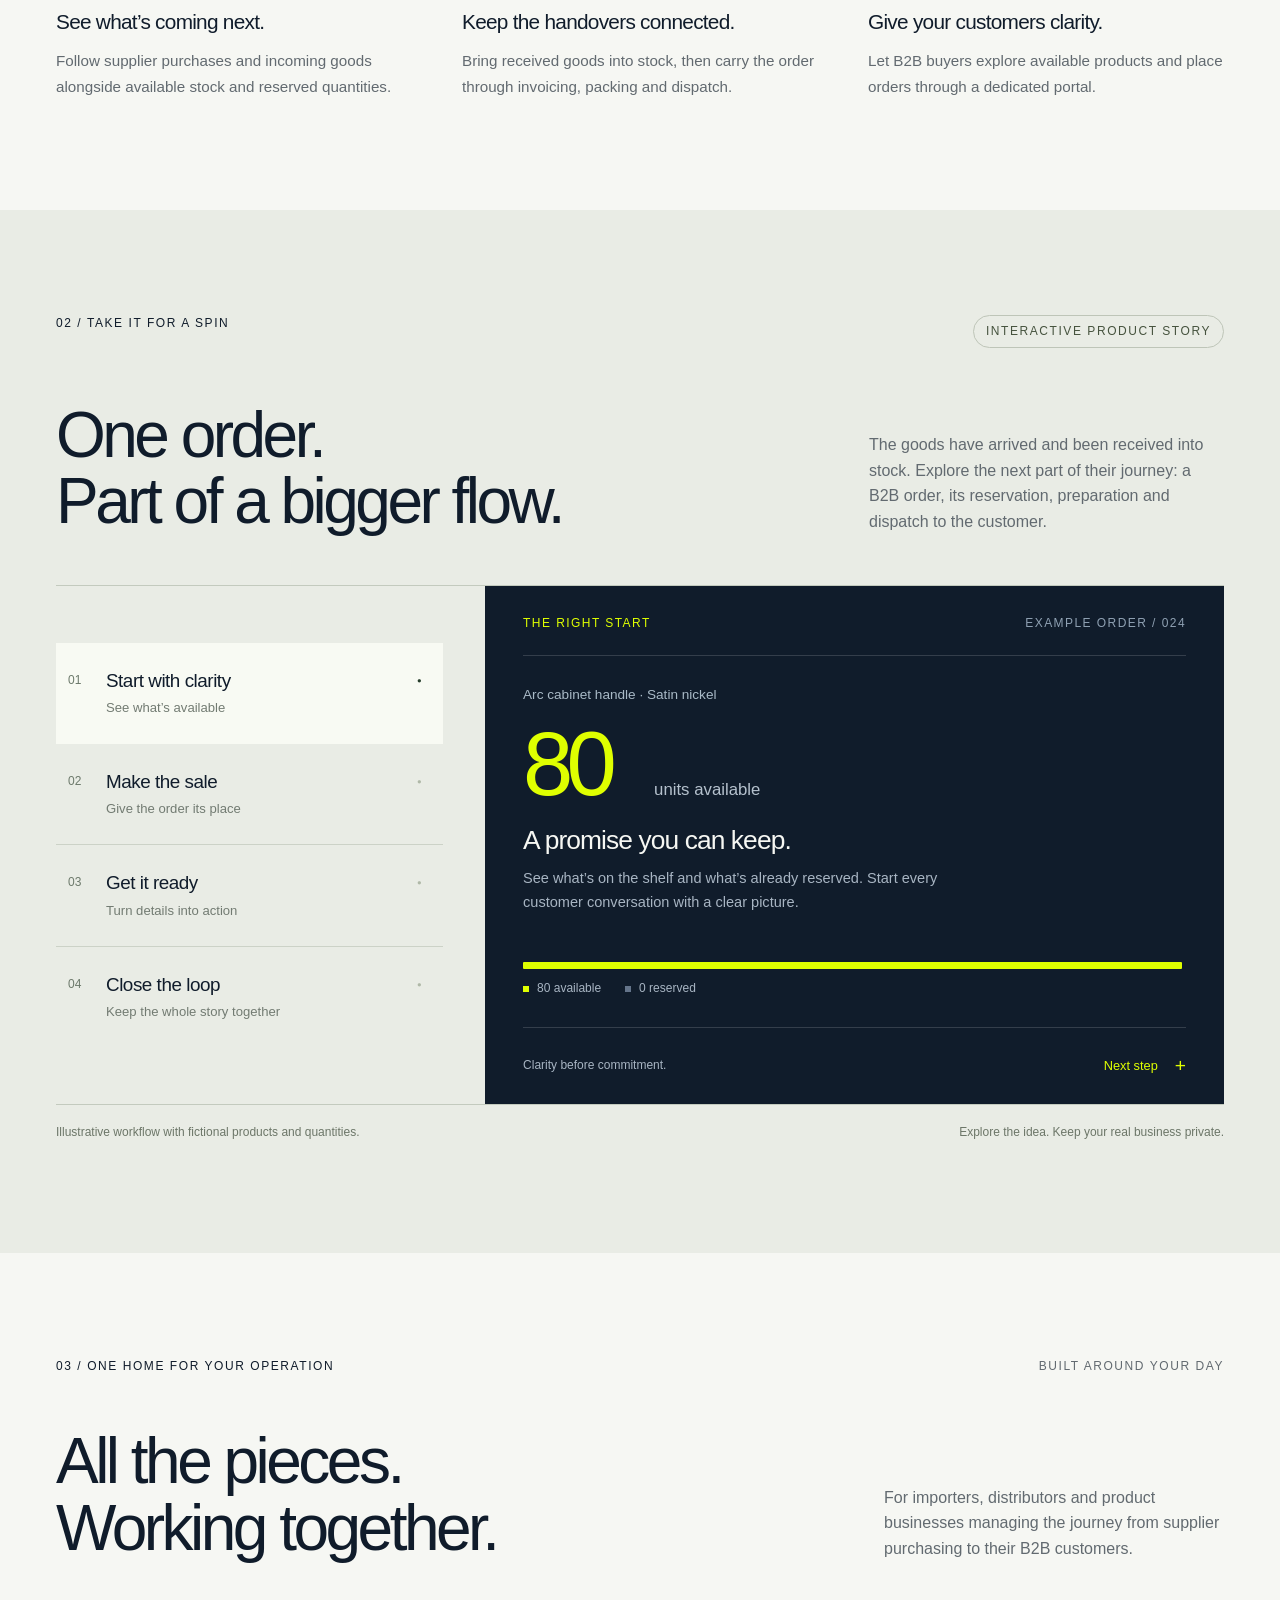
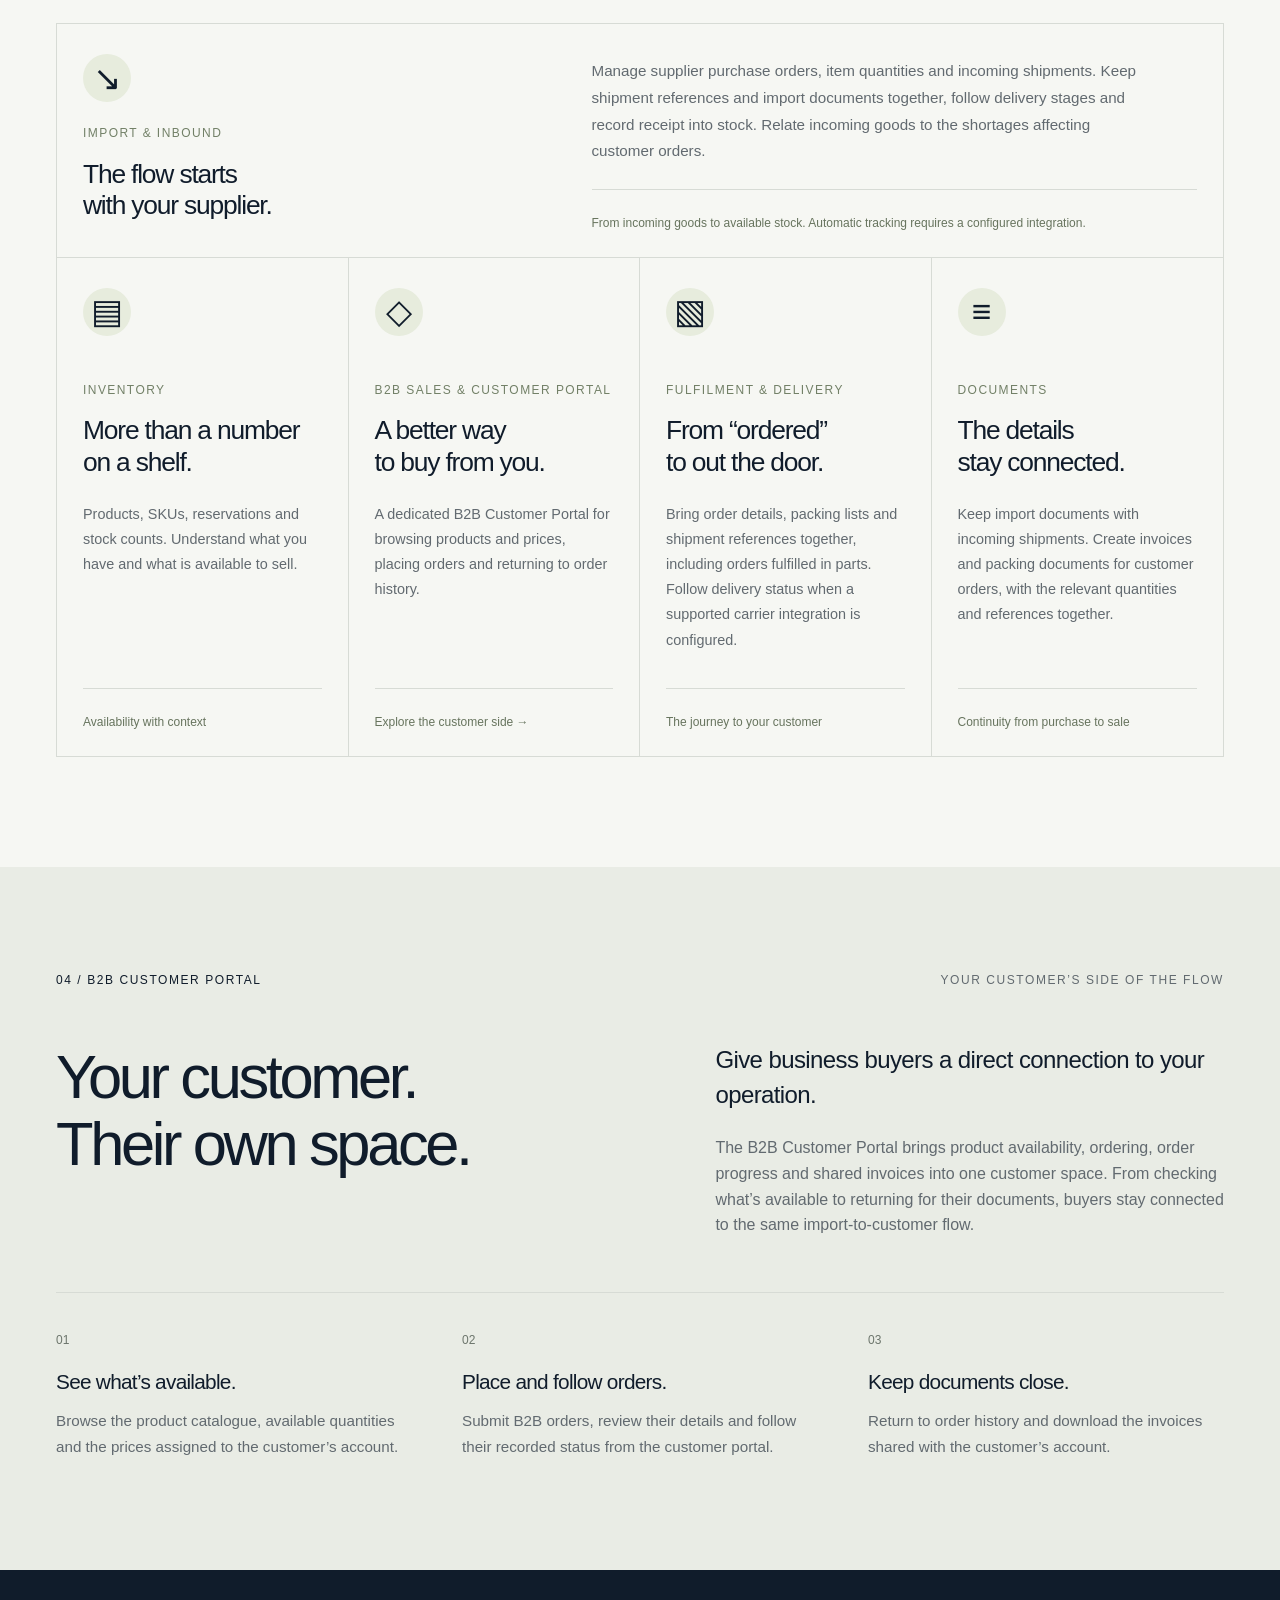
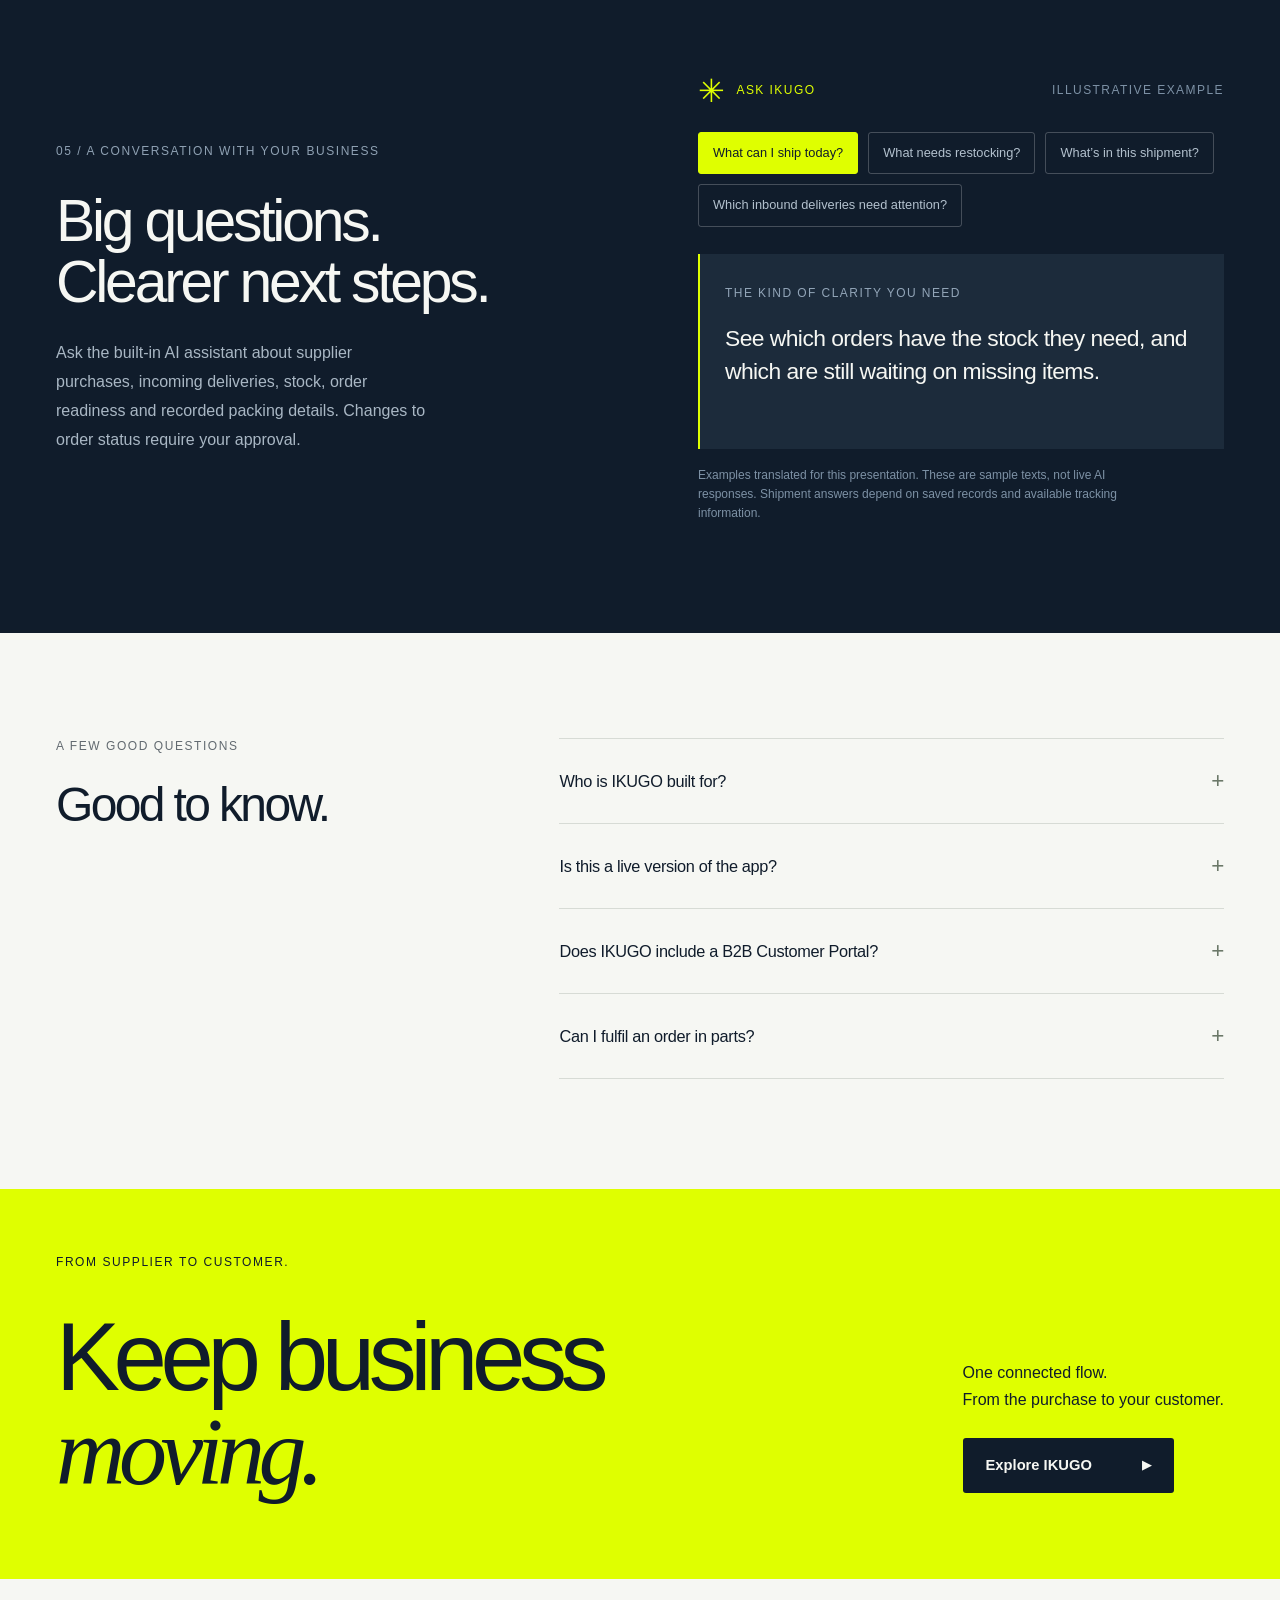
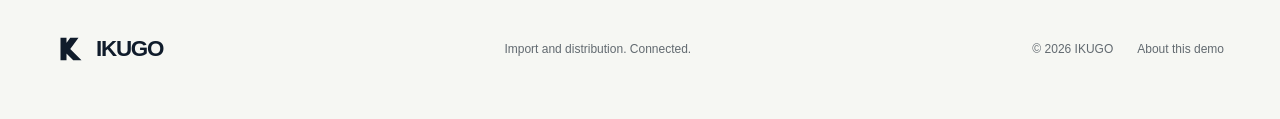
==== commit 21247cb0: "Add files via upload" ====
--- a/index.html
+++ b/index.html
@@ -19,7 +19,7 @@
     <header class="site-header wrap">
       <a class="brand" href="#" aria-label="IKUGO home"><svg class="brand-mark" viewBox="0 0 40 40" aria-hidden="true"><path d="M6 5h8v30H6zM19 5h11L19 20l15 15H23L8 20z" fill="currentColor"/></svg><span>IKUGO</span></a>
       <button class="menu-toggle" aria-label="Open navigation" aria-controls="main-nav" aria-expanded="false"><span></span><span></span></button>
-      <nav id="main-nav" aria-label="Main navigation"><a href="#why">Why IKUGO</a><a href="#workflow">How it works</a><a href="#capabilities">Capabilities</a><a class="nav-cta" href="#workflow">Explore the demo <span class="small-play" aria-hidden="true">▶</span></a></nav>
+      <nav id="main-nav" aria-label="Main navigation"><a href="#why">Why IKUGO</a><a href="#workflow">How it works</a><a href="#capabilities">Capabilities</a><a href="#customer-portal">Customer Portal</a><a class="nav-cta" href="#workflow">Explore the demo <span class="small-play" aria-hidden="true">▶</span></a></nav>
     </header>
   </div>
     <main id="main">
@@ -43,7 +43,7 @@
       <section class="intro-section section-pad wrap" id="why" aria-labelledby="why-title">
         <div class="section-top"><p class="eyebrow">01 / A LITTLE LESS CHAOS</p><span class="section-index">THE IKUGO WAY</span></div>
         <div class="intro-grid"><h2 id="why-title">The whole journey.<br>One connected<br>flow.</h2><div class="intro-copy"><p class="large-copy">Purchasing · Import · Inbound shipments · Inventory · B2B sales · Fulfilment · Documents · Delivery</p><p>IKUGO connects the work before stock reaches your shelves with everything that happens after a customer orders. Keep supplier purchases, incoming goods, reservations, documents and delivery information in the same operational flow.</p></div></div>
-        <ol class="flow-path" aria-label="From supplier to customer"><li>Supplier</li><li>Purchasing / Import</li><li>Inbound shipment</li><li>Inventory</li><li>B2B sales</li><li>Reservation / Order</li><li>Fulfilment</li><li>Documents</li><li>Carrier / Tracking</li><li>Customer</li></ol>
+        <ol class="flow-path" aria-label="From supplier to customer"><li>Supplier</li><li>Purchasing / Import</li><li>Inbound shipment</li><li>Inventory</li><li>B2B sales</li><li>Reservation / Order</li><li>Fulfilment</li><li>Documents</li><li>Carrier / Tracking</li><li><a href="#customer-portal">Customer / B2B Portal</a></li></ol>
         <div class="value-row">
           <article><span class="value-number">01</span><h3>See what’s coming next.</h3><p>Follow supplier purchases and incoming goods alongside available stock and reserved quantities.</p></article>
           <article><span class="value-number">02</span><h3>Keep the handovers connected.</h3><p>Bring received goods into stock, then carry the order through invoicing, packing and dispatch.</p></article>
@@ -83,20 +83,31 @@
         <article class="capability import-capability"><div><span class="cap-icon" aria-hidden="true">↘</span><span class="cap-label">IMPORT &amp; INBOUND</span><h3>The flow starts <br>with your supplier.</h3></div><div><p>Manage supplier purchase orders, item quantities and incoming shipments. Keep shipment references and import documents together, follow delivery stages and record receipt into stock. Relate incoming goods to the shortages affecting customer orders.</p><div class="cap-bottom">From incoming goods to available stock. Automatic tracking requires a configured integration.</div></div></article>
         <div class="capability-grid">
           <article class="capability"><span class="cap-icon" aria-hidden="true">▤</span><span class="cap-label">INVENTORY</span><h3>More than a number <br>on a shelf.</h3><p>Products, SKUs, reservations and stock counts. Understand what you have and what is available to sell.</p><div class="cap-bottom">Availability with context</div></article>
-          <article class="capability"><span class="cap-icon" aria-hidden="true">◇</span><span class="cap-label">B2B SALES</span><h3>A better way <br>to buy from you.</h3><p>A customer portal for business buyers, supported by product catalogues, pricing and order history.</p><div class="cap-bottom">Made for business relationships</div></article>
+          <article class="capability"><span class="cap-icon" aria-hidden="true">◇</span><span class="cap-label">B2B SALES &amp; CUSTOMER PORTAL</span><h3>A better way <br>to buy from you.</h3><p>A dedicated B2B Customer Portal for browsing products and prices, placing orders and returning to order history.</p><div class="cap-bottom"><a href="#customer-portal">Explore the customer side →</a></div></article>
           <article class="capability"><span class="cap-icon" aria-hidden="true">▧</span><span class="cap-label">FULFILMENT &amp; DELIVERY</span><h3>From “ordered” <br>to out the door.</h3><p>Bring order details, packing lists and shipment references together, including orders fulfilled in parts. Follow delivery status when a supported carrier integration is configured.</p><div class="cap-bottom">The journey to your customer</div></article>
           <article class="capability"><span class="cap-icon" aria-hidden="true">≡</span><span class="cap-label">DOCUMENTS</span><h3>The details <br>stay connected.</h3><p>Keep import documents with incoming shipments. Create invoices and packing documents for customer orders, with the relevant quantities and references together.</p><div class="cap-bottom">Continuity from purchase to sale</div></article>
         </div>
       </section>
+      <section class="portal-section section-pad" id="customer-portal" aria-labelledby="portal-title">
+        <div class="wrap">
+          <div class="section-top"><p class="eyebrow">04 / B2B CUSTOMER PORTAL</p><span class="section-index">YOUR CUSTOMER’S SIDE OF THE FLOW</span></div>
+          <div class="intro-grid"><h2 id="portal-title">Your customer.<br>Their own space.</h2><div class="intro-copy"><p class="large-copy">Give business buyers a direct connection to your operation.</p><p>The B2B Customer Portal brings product availability, ordering, order progress and shared invoices into one customer space. From checking what’s available to returning for their documents, buyers stay connected to the same import-to-customer flow.</p></div></div>
+          <div class="value-row">
+            <article><span class="value-number">01</span><h3>See what’s available.</h3><p>Browse the product catalogue, available quantities and the prices assigned to the customer’s account.</p></article>
+            <article><span class="value-number">02</span><h3>Place and follow orders.</h3><p>Submit B2B orders, review their details and follow their recorded status from the customer portal.</p></article>
+            <article><span class="value-number">03</span><h3>Keep documents close.</h3><p>Return to order history and download the invoices shared with the customer’s account.</p></article>
+          </div>
+        </div>
+      </section>
       <section class="assistant-section section-pad" aria-labelledby="assistant-title">
-        <div class="wrap assistant-grid"><div><p class="eyebrow">04 / A CONVERSATION WITH YOUR BUSINESS</p><h2 id="assistant-title">Big questions.<br>Clearer next steps.</h2><p class="assistant-intro">Ask the built-in AI assistant about supplier purchases, incoming deliveries, stock, order readiness and recorded packing details. Changes to order status require your approval.</p></div>
+        <div class="wrap assistant-grid"><div><p class="eyebrow">05 / A CONVERSATION WITH YOUR BUSINESS</p><h2 id="assistant-title">Big questions.<br>Clearer next steps.</h2><p class="assistant-intro">Ask the built-in AI assistant about supplier purchases, incoming deliveries, stock, order readiness and recorded packing details. Changes to order status require your approval.</p></div>
           <div class="conversation-demo"><div class="conversation-label"><span class="spark" aria-hidden="true">✳</span> ASK IKUGO <span>ILLUSTRATIVE EXAMPLE</span></div><div class="prompt-buttons" aria-label="Example assistant questions"><button class="prompt active" data-prompt="0" aria-pressed="true">What can I ship today?</button><button class="prompt" data-prompt="1" aria-pressed="false">What needs restocking?</button><button class="prompt" data-prompt="2" aria-pressed="false">What’s in this shipment?</button><button class="prompt" data-prompt="3" aria-pressed="false">Which inbound deliveries need attention?</button></div><div class="answer" aria-live="polite" aria-atomic="true"><span class="answer-label">THE KIND OF CLARITY YOU NEED</span><p id="assistant-answer">See which orders have the stock they need, and which are still waiting on missing items.</p></div><p class="assistant-note">Examples translated for this presentation. These are sample texts, not live AI responses. Shipment answers depend on saved records and available tracking information.</p></div>
         </div>
       </section>
       <section class="faq-section section-pad wrap" id="questions" aria-labelledby="faq-title"><div class="faq-heading"><p class="eyebrow">A FEW GOOD QUESTIONS</p><h2 id="faq-title">Good to know.</h2></div><div class="faqs">
         <details><summary>Who is IKUGO built for?<span aria-hidden="true">+</span></summary><p>IKUGO is an operations platform for import and distribution businesses. It connects supplier purchases and inbound shipments with inventory, B2B sales, reservations, fulfilment, documents and customer delivery.</p></details>
         <details><summary>Is this a live version of the app?<span aria-hidden="true">+</span></summary><p>This is an interactive product presentation. The examples are fictional and explain the workflow without giving access to a live application or business records.</p></details>
-        <details><summary>Does IKUGO support wholesale customers?<span aria-hidden="true">+</span></summary><p>Yes. B2B sales are an integral part of the wider import-to-customer workflow. Business buyers have a dedicated portal with product availability, pricing and order history.</p></details>
+        <details><summary>Does IKUGO include a B2B Customer Portal?<span aria-hidden="true">+</span></summary><p>Yes. Business buyers can view product availability and their prices, place orders, follow order status and access shared invoices. The portal connects the customer’s experience with the wider import and distribution workflow.</p></details>
         <details><summary>Can I fulfil an order in parts?<span aria-hidden="true">+</span></summary><p>Yes. Partial fulfilment lets you work with quantities already allocated to invoices and those still outstanding, while keeping them linked to the original order.</p></details>
       </div></section>
       <section class="closing-section"><div class="wrap"><p class="eyebrow">FROM SUPPLIER TO CUSTOMER.</p><div class="closing-row"><h2>Keep business<br><em>moving.</em></h2><div><p>One connected flow.<br>From the purchase to your customer.</p><a class="button button-dark" href="#workflow">Explore IKUGO <span class="small-play" aria-hidden="true">▶</span></a></div></div></div></section>
--- a/styles.css
+++ b/styles.css
@@ -11,3 +11,4 @@
 /* Product scope additions use the existing colours, typography and card treatment. */
 .flow-path{display:flex;flex-wrap:wrap;align-items:center;gap:12px 0;list-style:none;padding:28px 0 0;margin:36px 0 0;border-top:1px solid var(--line);font-size:.82rem;color:var(--muted)}.flow-path li{display:flex;align-items:center;white-space:nowrap}.flow-path li:not(:last-child)::after{content:'→';padding:0 13px;color:#728067}.flow-path li:first-child,.flow-path li:last-child{color:var(--ink);font-weight:600}.import-capability{display:grid;grid-template-columns:1fr 1.35fr;gap:60px;padding:30px 26px 0;border:1px solid var(--line);border-bottom:0}.import-capability .cap-icon{margin-bottom:22px}.import-capability .cap-label{display:block}.import-capability h3{margin-bottom:30px}.import-capability>div:last-child{display:flex;flex-direction:column;padding-top:4px}.import-capability .cap-bottom{margin-top:24px}.import-capability p{font-size:.95rem}
 @media(max-width:600px){.import-capability{display:block;padding:28px 25px 0;border-bottom:0!important}.import-capability h3{max-width:none}.flow-path{font-size:.8rem}.flow-path li:not(:last-child)::after{padding:0 9px}}
+.portal-section{background:#e9ece5}.portal-section .intro-grid{align-items:start}.portal-section .value-row{margin-top:54px}.flow-path a:hover,.cap-bottom a:hover{text-decoration:underline;text-underline-offset:4px}
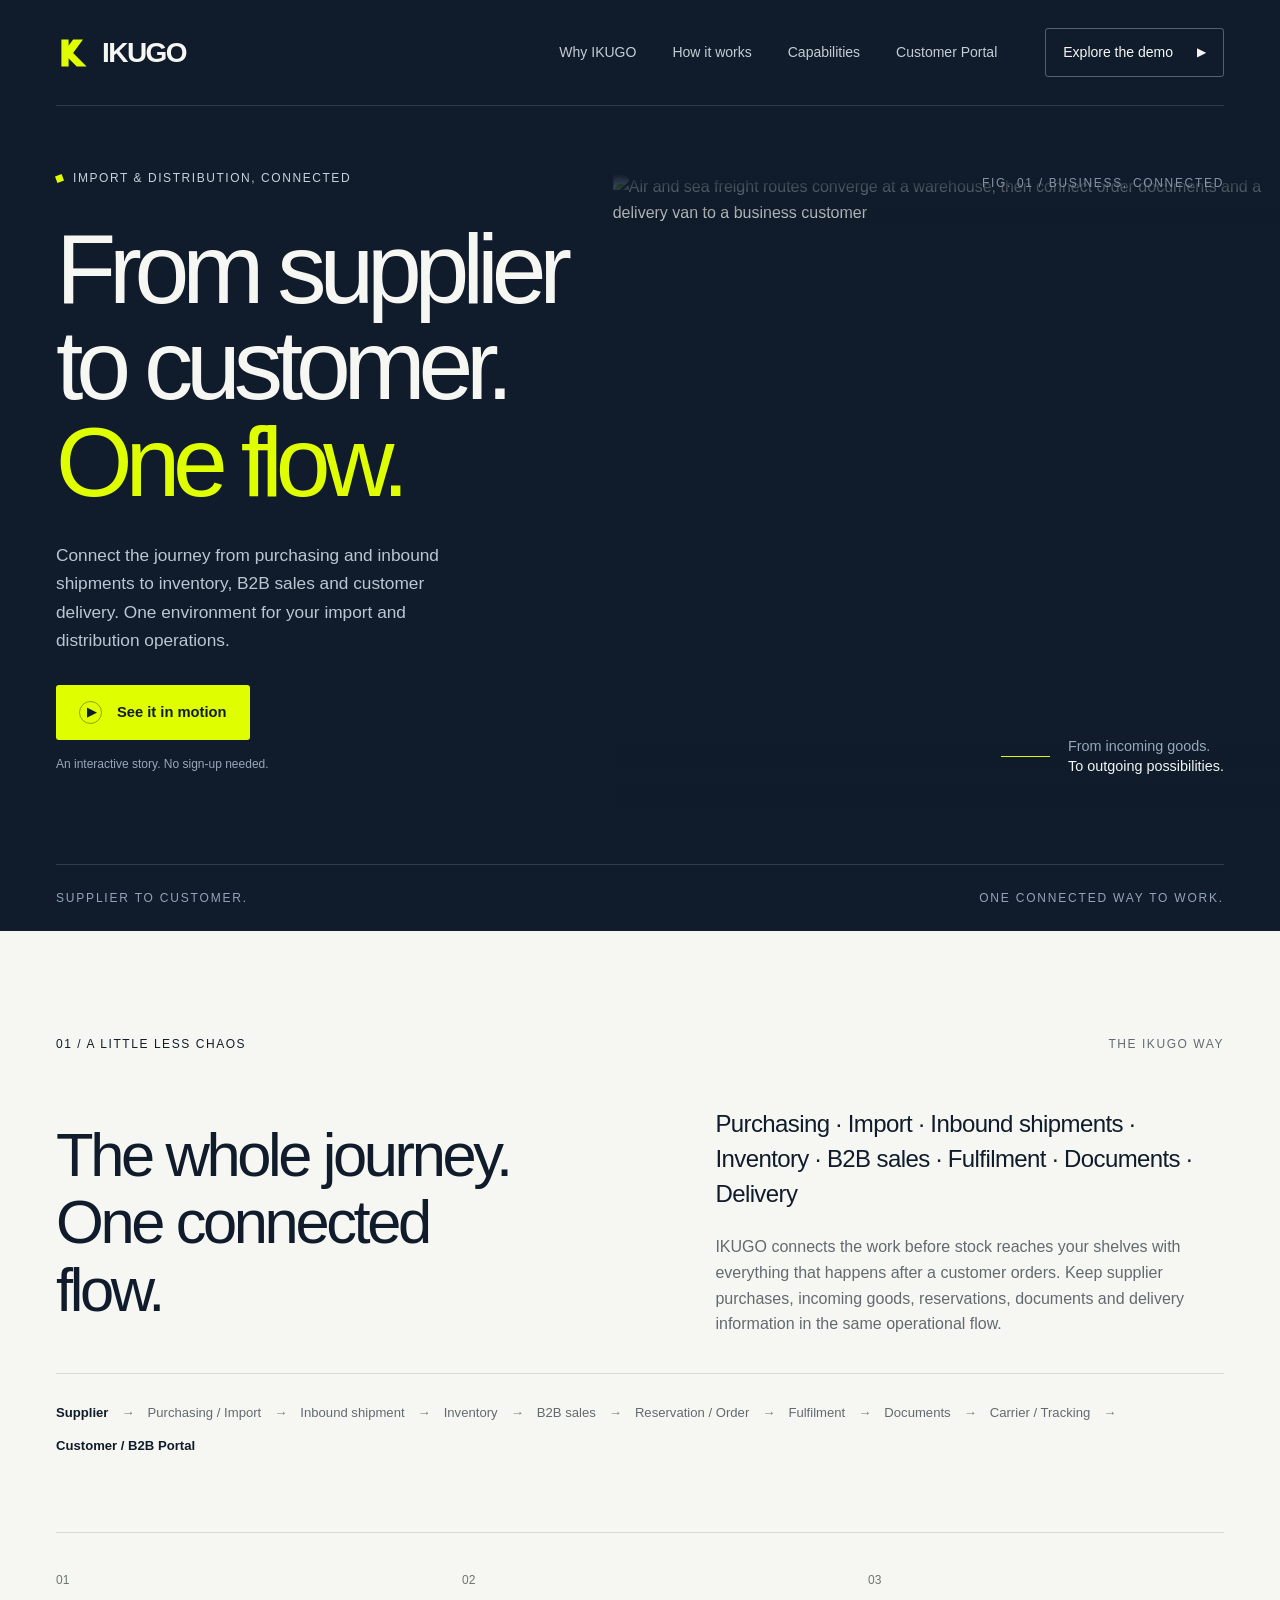
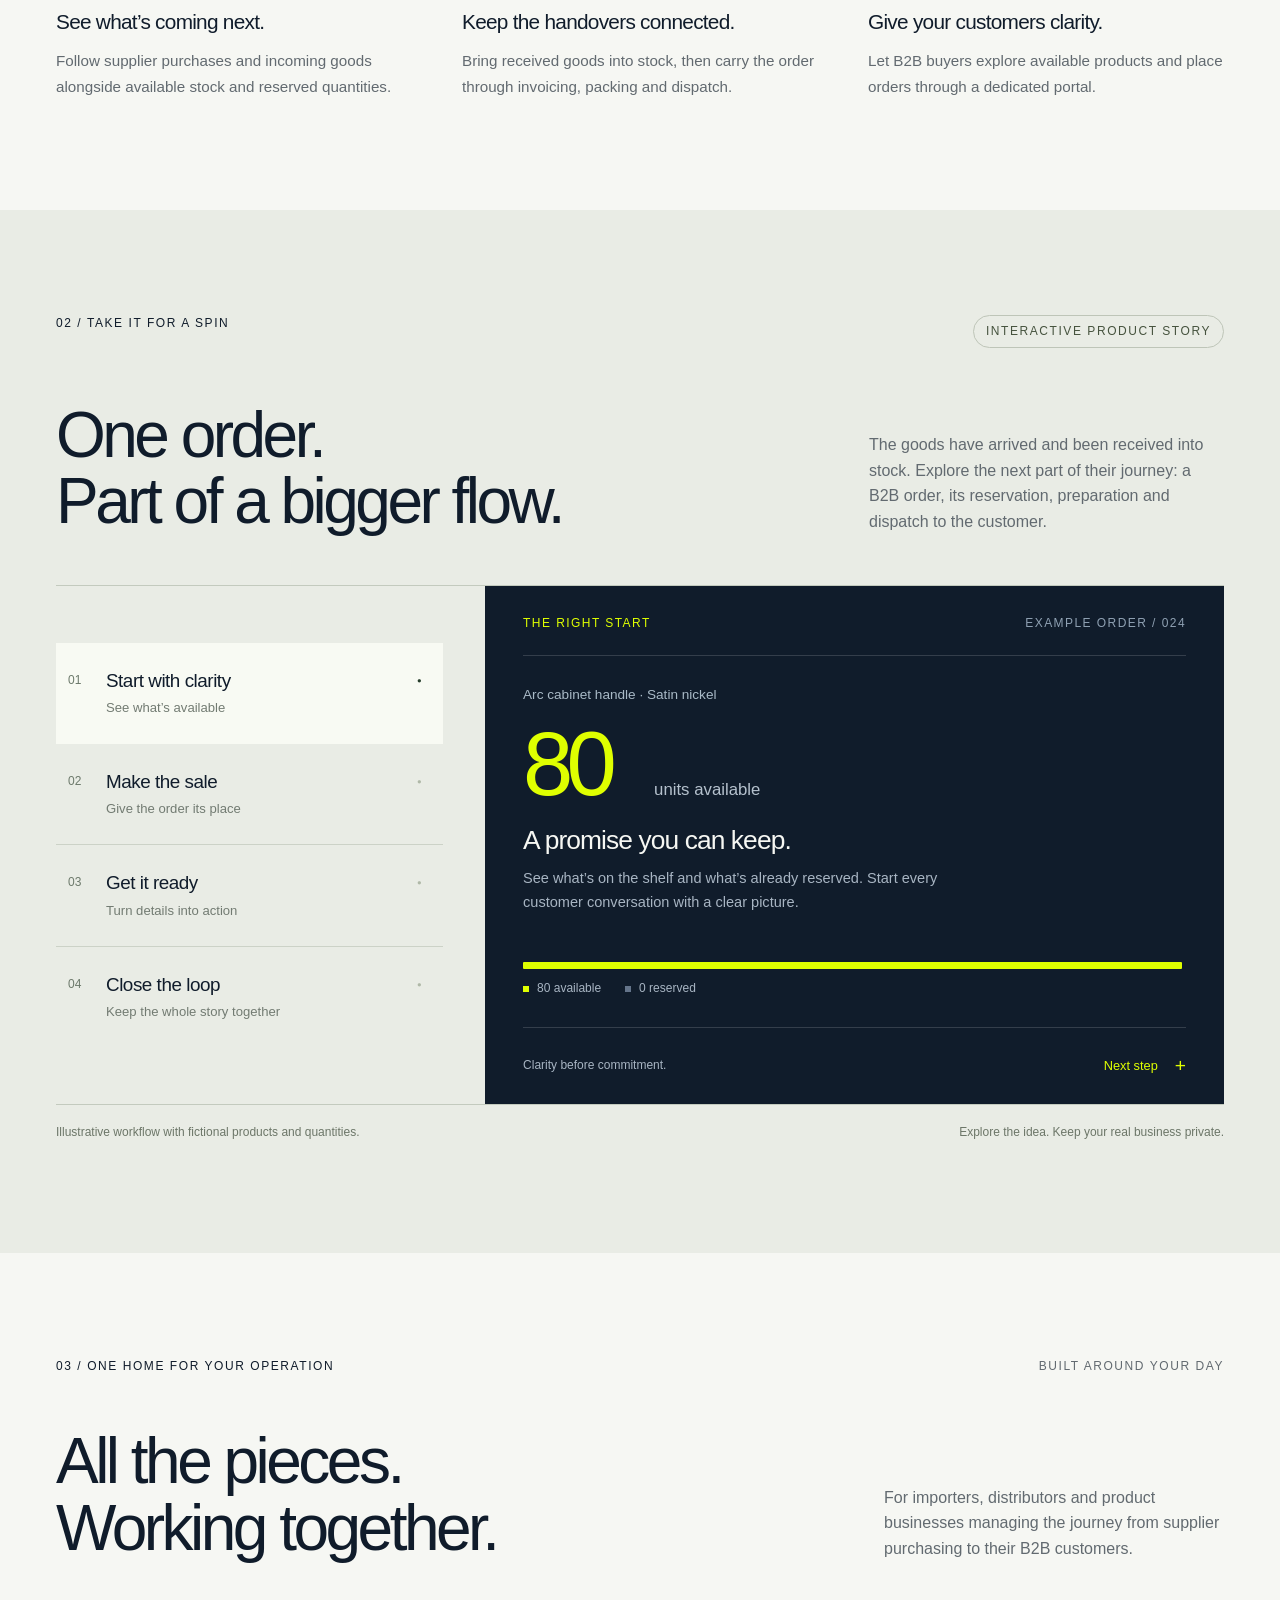
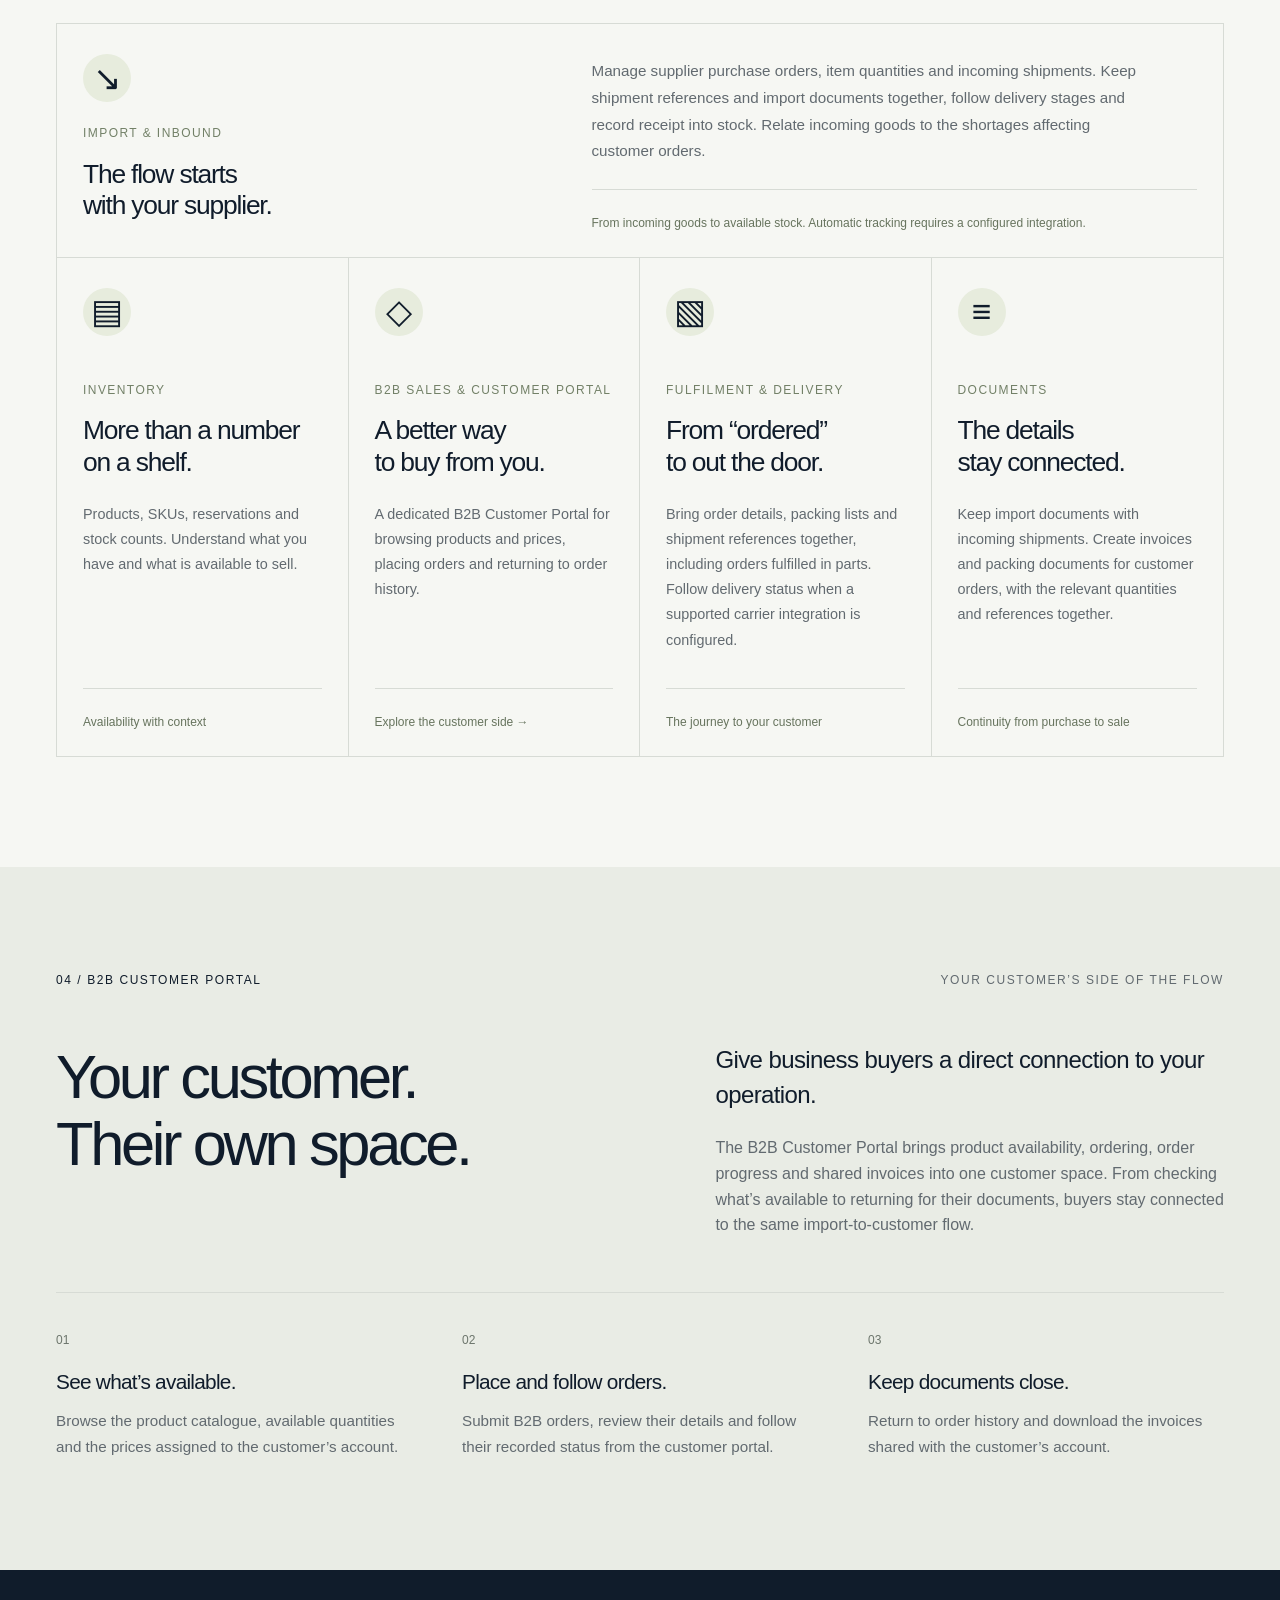
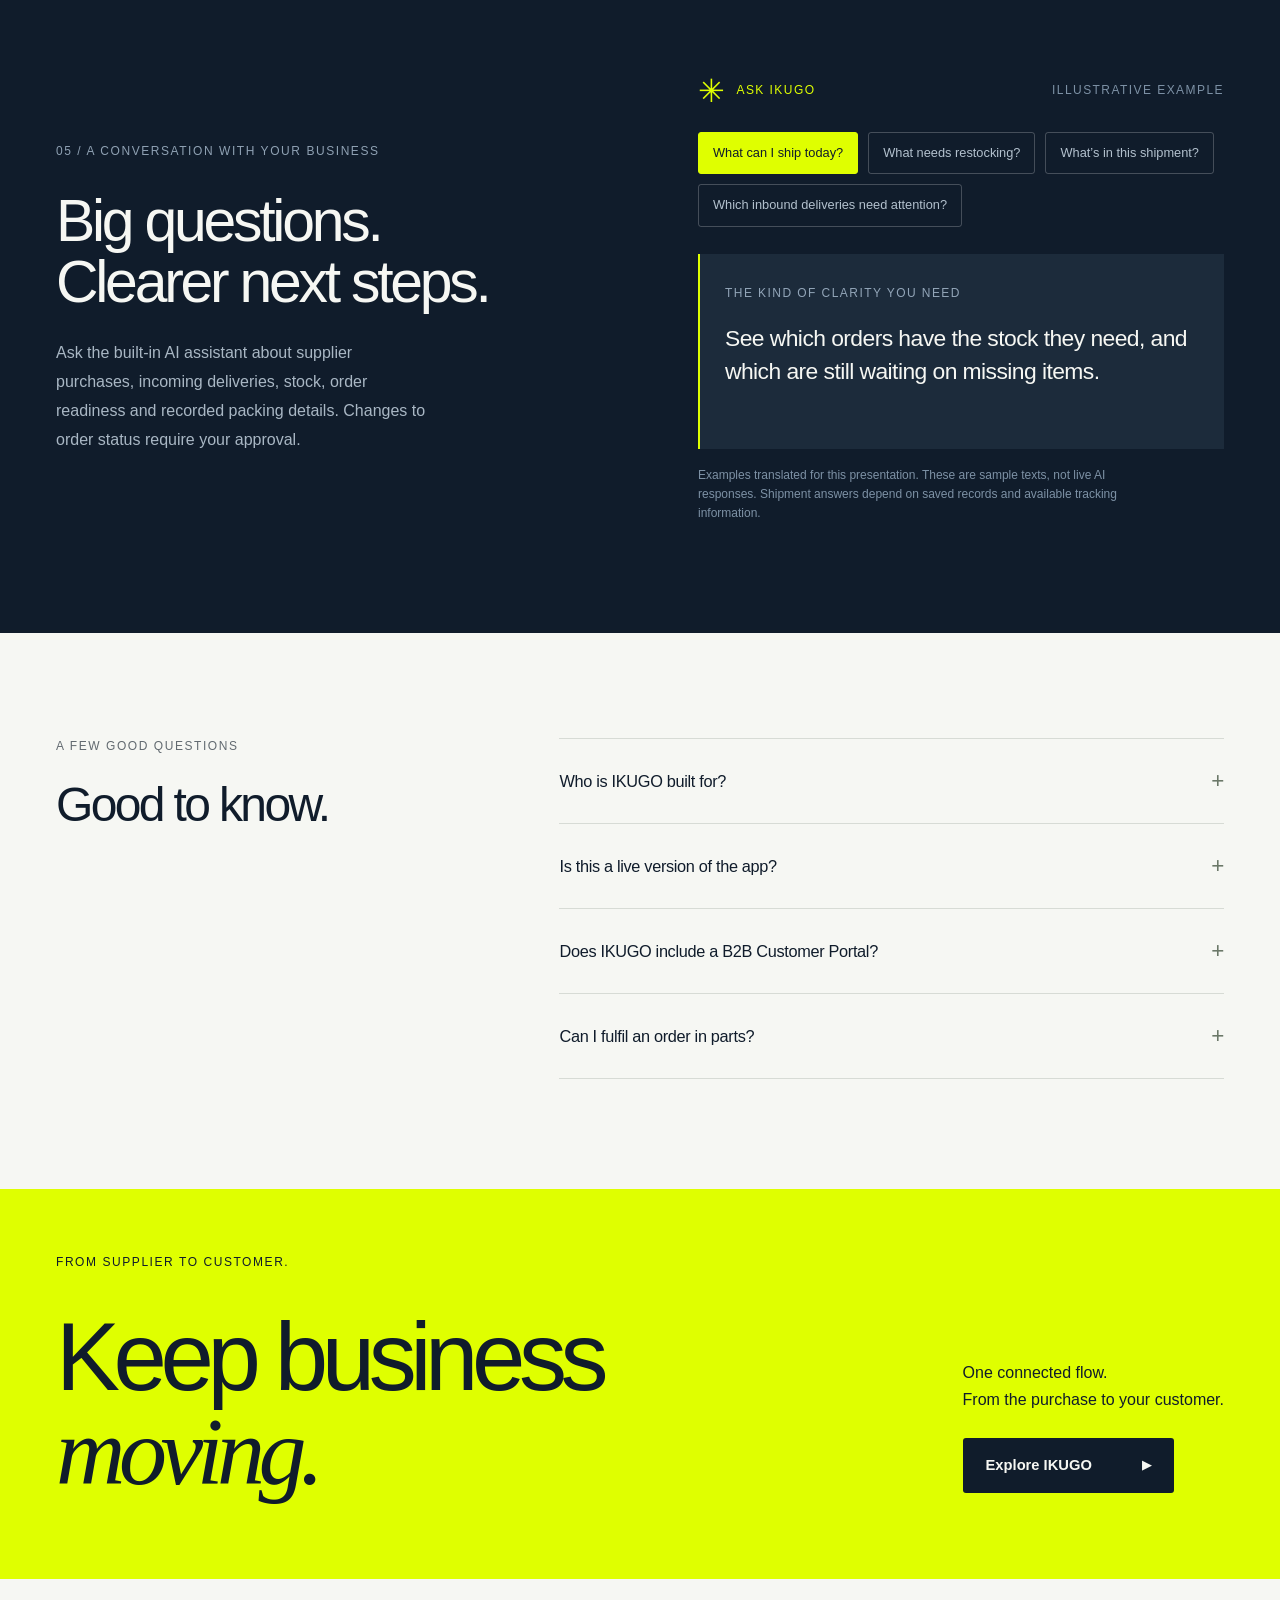
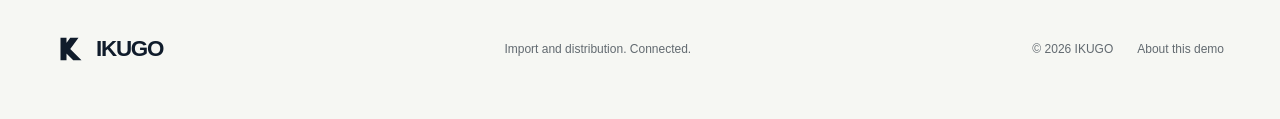
==== commit c726d622: "Add files via upload" ====
--- a/index.html
+++ b/index.html
@@ -10,7 +10,7 @@
   <meta property="og:description" content="From supplier to customer. One connected flow. Explore IKUGO for import and distribution operations.">
   <title>IKUGO — Keep business moving.</title>
   <link rel="icon" type="image/svg+xml" href="assets/favicon.svg">
-  <link rel="stylesheet" href="styles.css">
+  <link rel="stylesheet" href="styles.css?v=import-flow-2">
   <script src="script.js" defer></script>
 </head>
 <body>
@@ -32,8 +32,8 @@
           <a class="button button-lime" href="#workflow"><span class="play-icon" aria-hidden="true">▶</span> See it in motion</a>
           <p class="hero-note">An interactive story. No sign-up needed.</p>
         </div>
-        <div class="hero-art" aria-label="Connected warehouse operations">
-          <div class="art-image" id="hero-image"><img src="assets/ikugo-logistics.webp" width="1122" height="1402" fetchpriority="high" alt="Sculptural warehouse scene with lime parcels moving along a curved metal conveyor"></div>
+        <div class="hero-art" aria-label="From air and sea imports to customer delivery">
+          <div class="art-image art-image--flow" id="hero-image"><img src="assets/ikugo-import-flow.webp" width="1122" height="1402" fetchpriority="high" alt="Air and sea freight routes converge at a warehouse, then connect order documents and a delivery van to a business customer"></div>
           <span class="art-index">FIG. 01 / BUSINESS, CONNECTED</span>
           <div class="art-caption"><span class="caption-line"></span><p>From incoming goods.<br><strong>To outgoing possibilities.</strong></p></div>
         </div>
--- a/styles.css
+++ b/styles.css
@@ -12,3 +12,4 @@
 .flow-path{display:flex;flex-wrap:wrap;align-items:center;gap:12px 0;list-style:none;padding:28px 0 0;margin:36px 0 0;border-top:1px solid var(--line);font-size:.82rem;color:var(--muted)}.flow-path li{display:flex;align-items:center;white-space:nowrap}.flow-path li:not(:last-child)::after{content:'→';padding:0 13px;color:#728067}.flow-path li:first-child,.flow-path li:last-child{color:var(--ink);font-weight:600}.import-capability{display:grid;grid-template-columns:1fr 1.35fr;gap:60px;padding:30px 26px 0;border:1px solid var(--line);border-bottom:0}.import-capability .cap-icon{margin-bottom:22px}.import-capability .cap-label{display:block}.import-capability h3{margin-bottom:30px}.import-capability>div:last-child{display:flex;flex-direction:column;padding-top:4px}.import-capability .cap-bottom{margin-top:24px}.import-capability p{font-size:.95rem}
 @media(max-width:600px){.import-capability{display:block;padding:28px 25px 0;border-bottom:0!important}.import-capability h3{max-width:none}.flow-path{font-size:.8rem}.flow-path li:not(:last-child)::after{padding:0 9px}}
 .portal-section{background:#e9ece5}.portal-section .intro-grid{align-items:start}.portal-section .value-row{margin-top:54px}.flow-path a:hover,.cap-bottom a:hover{text-decoration:underline;text-underline-offset:4px}
+.art-image--flow img{object-fit:contain}
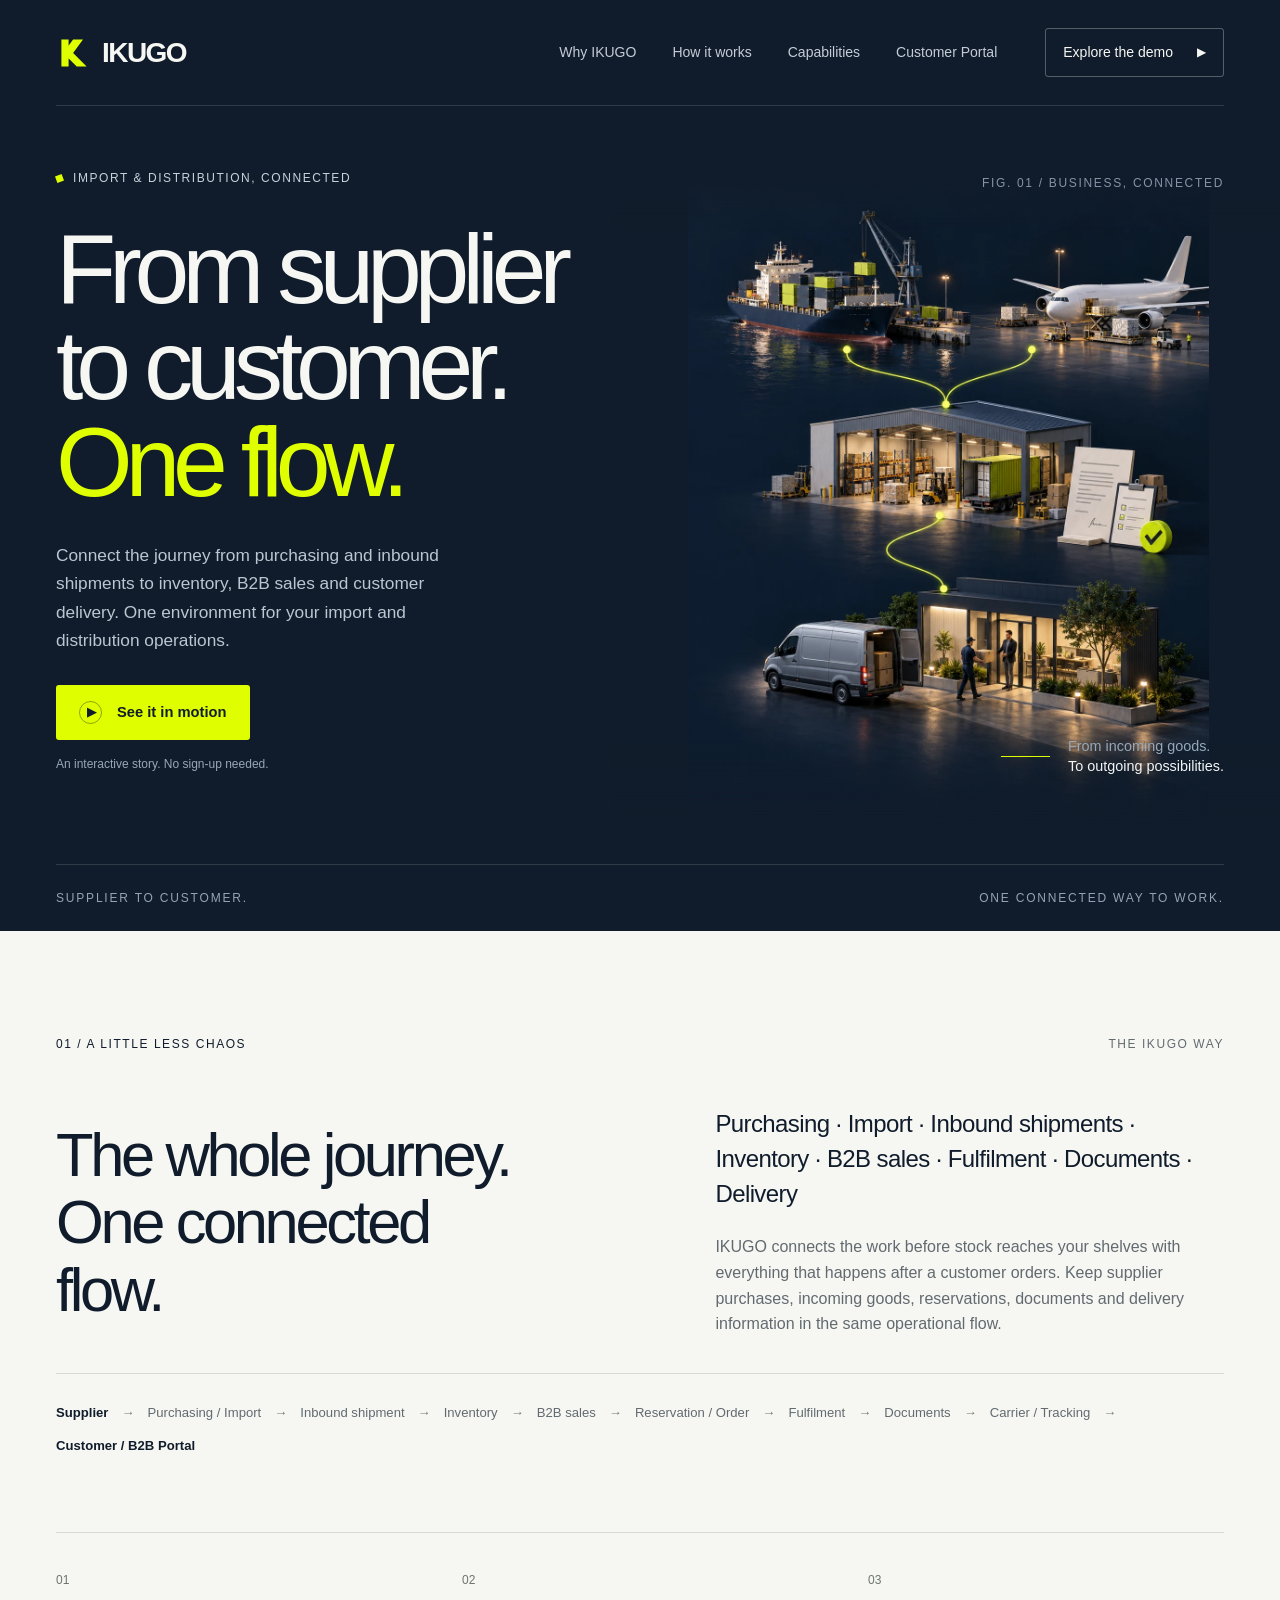
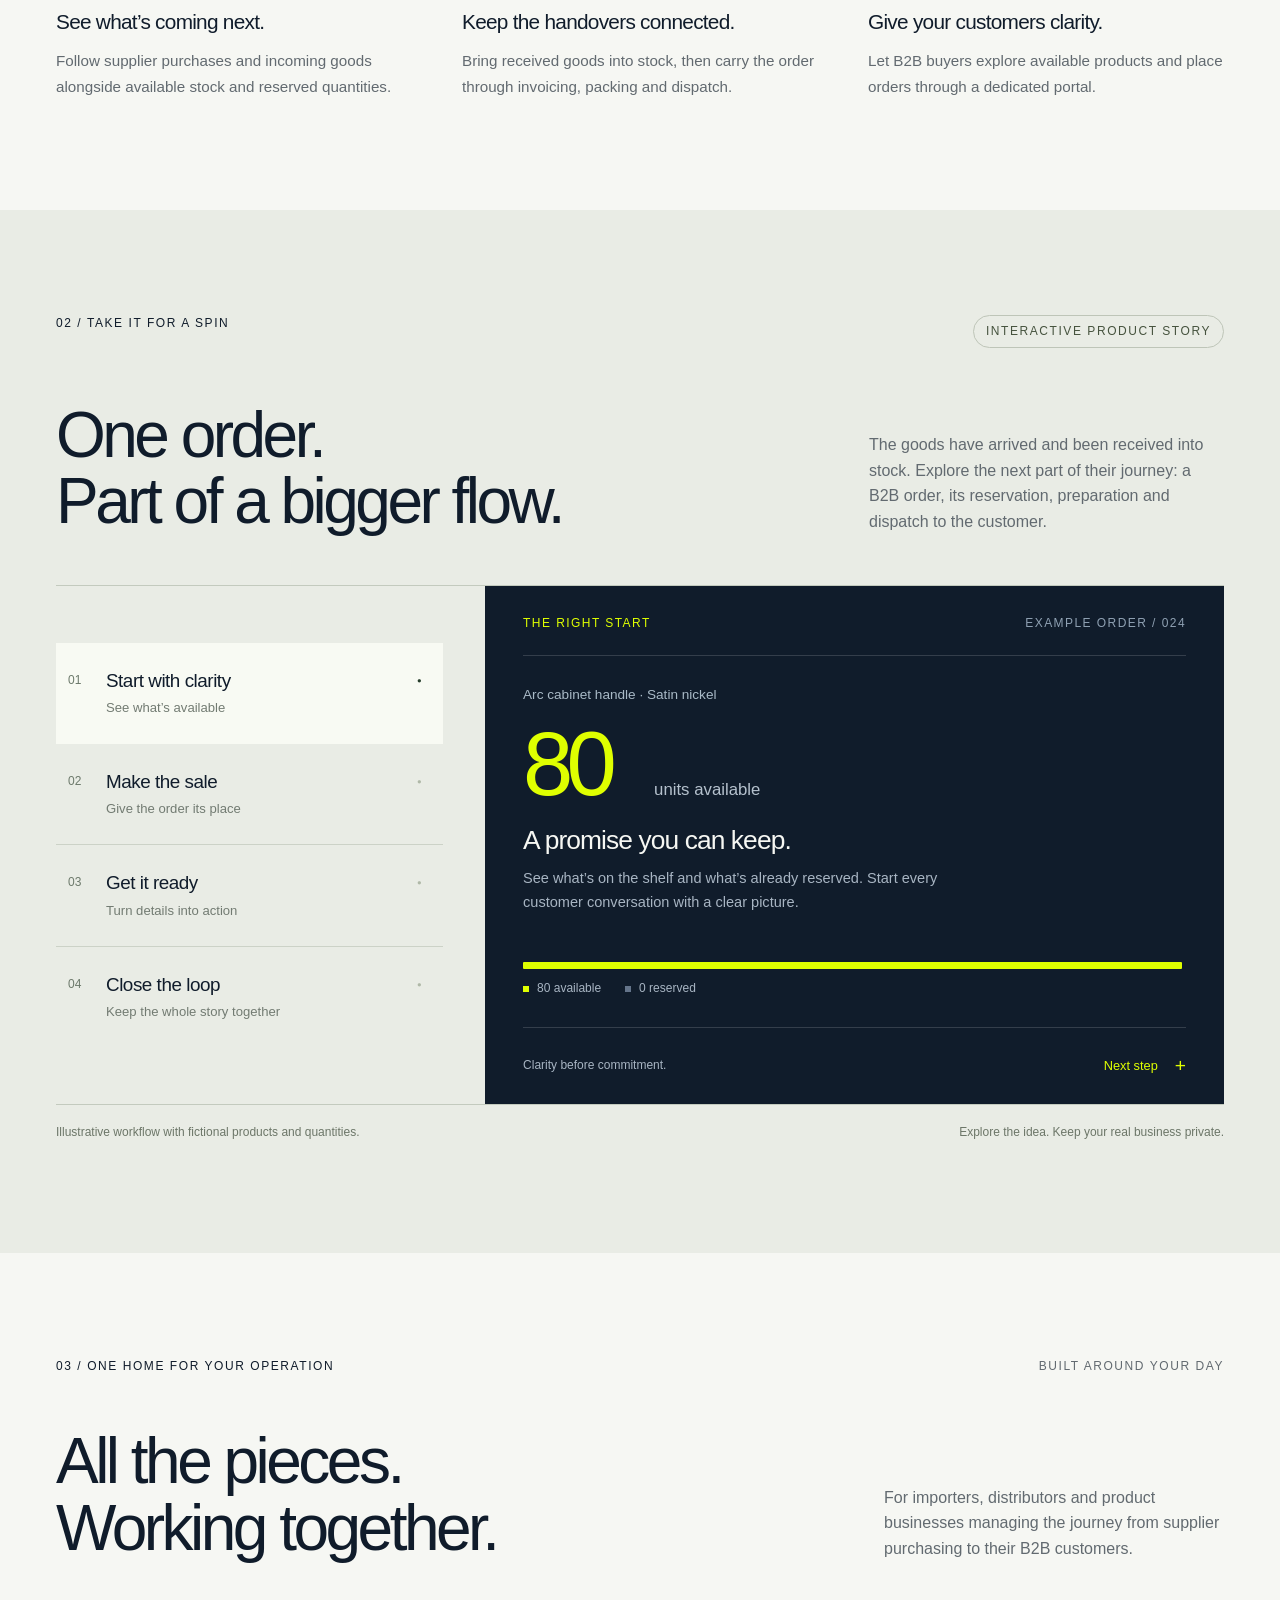
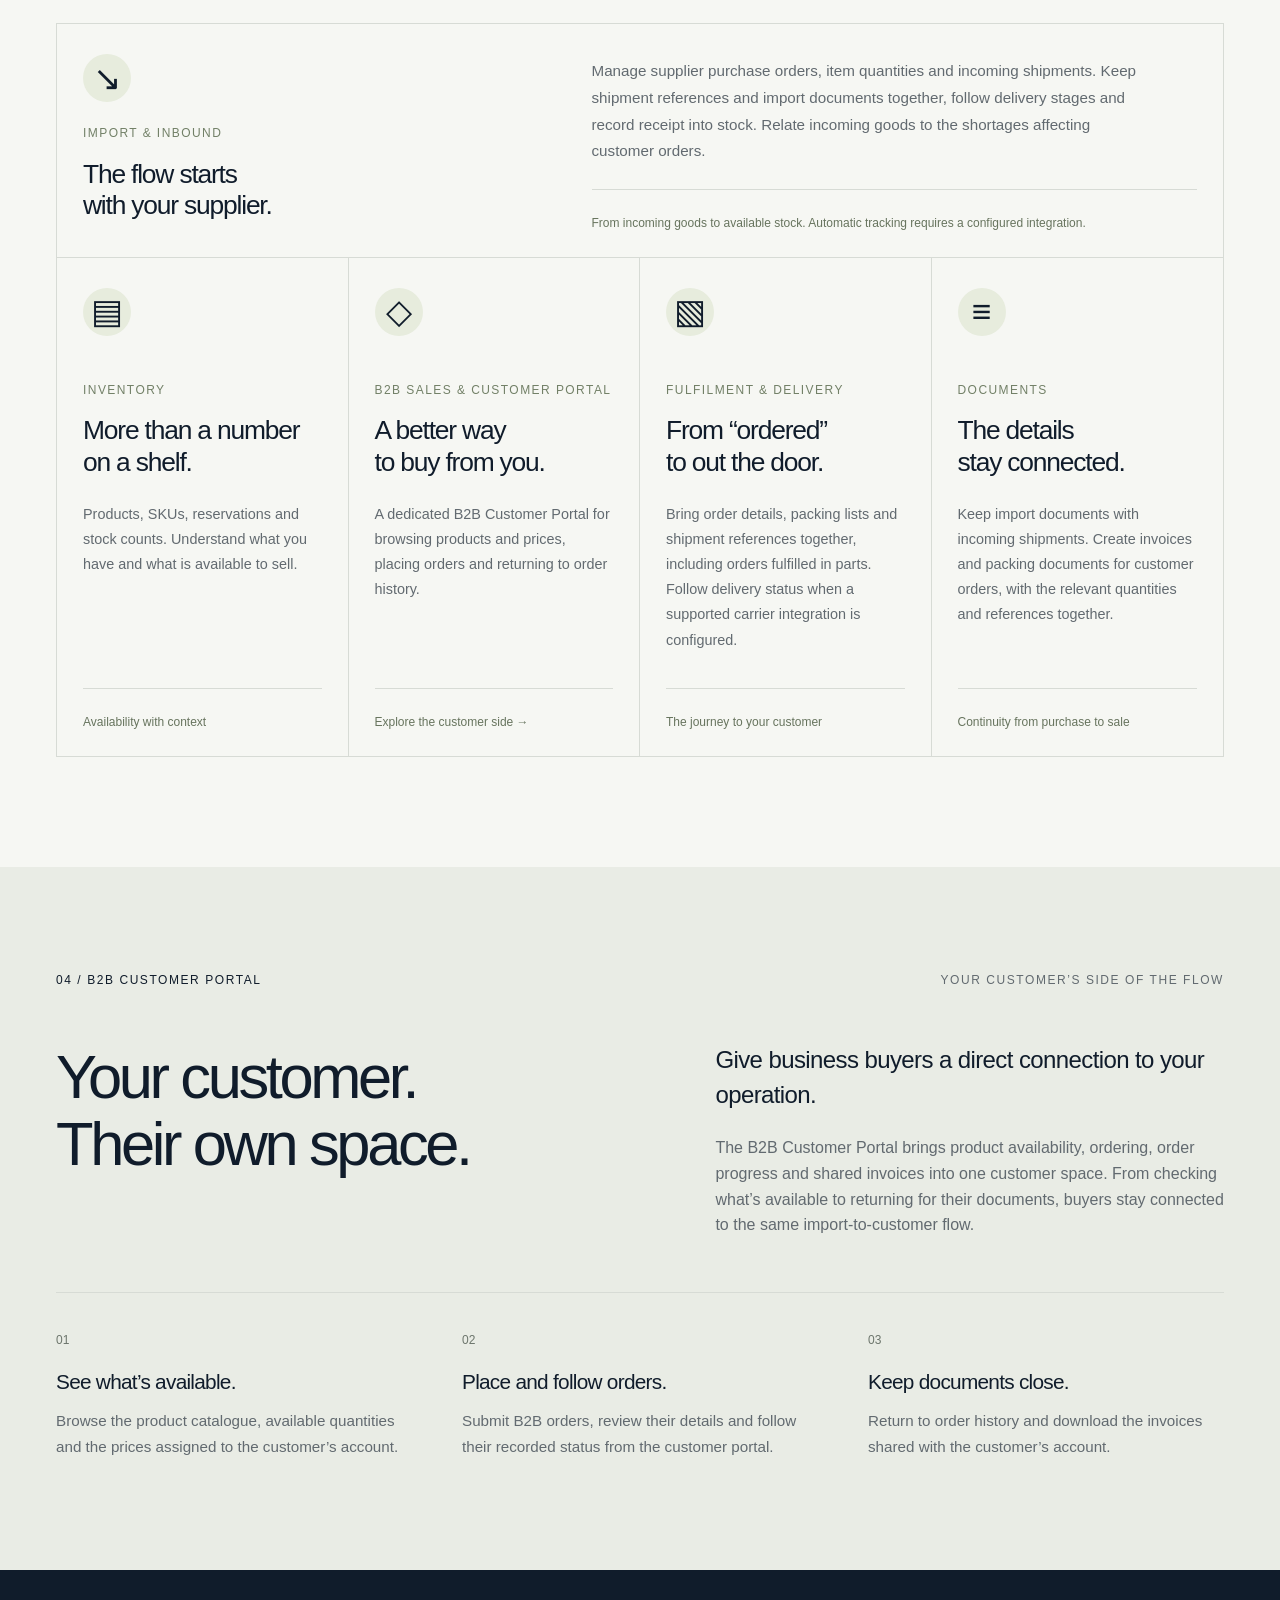
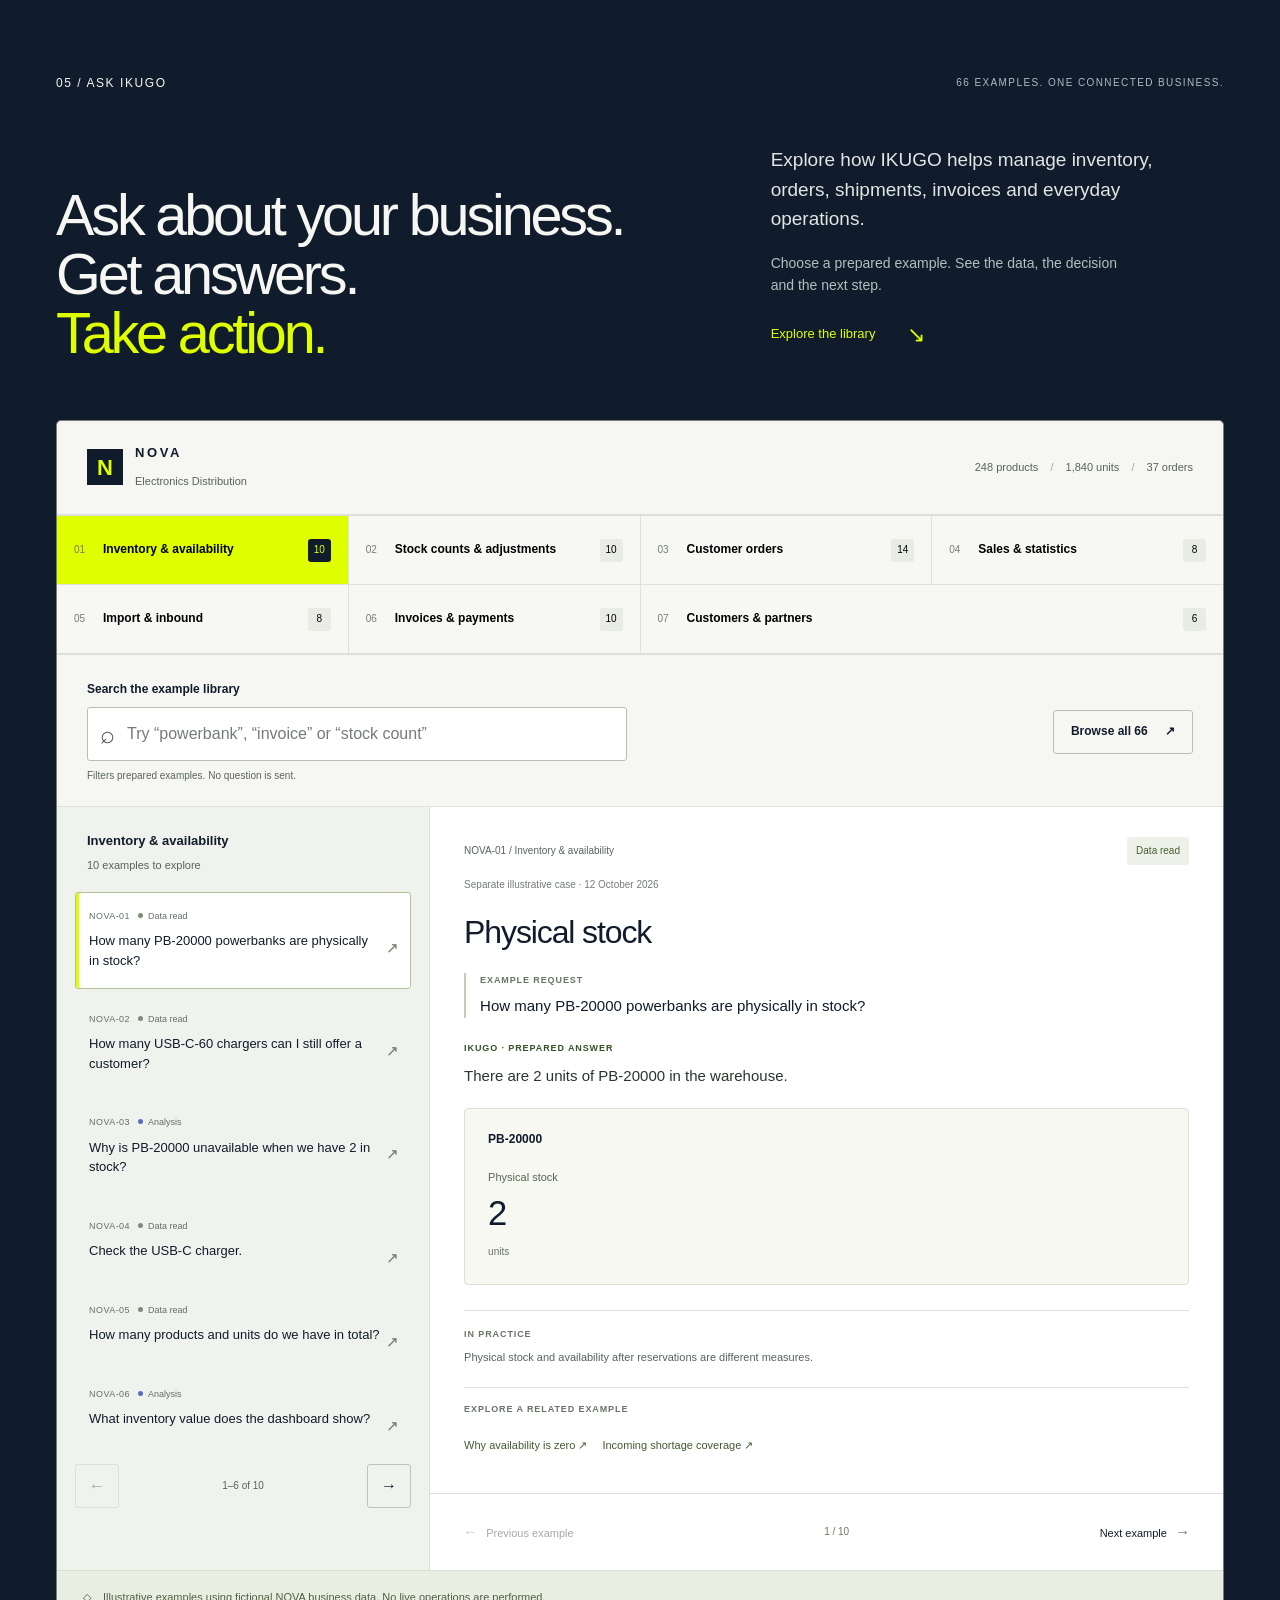
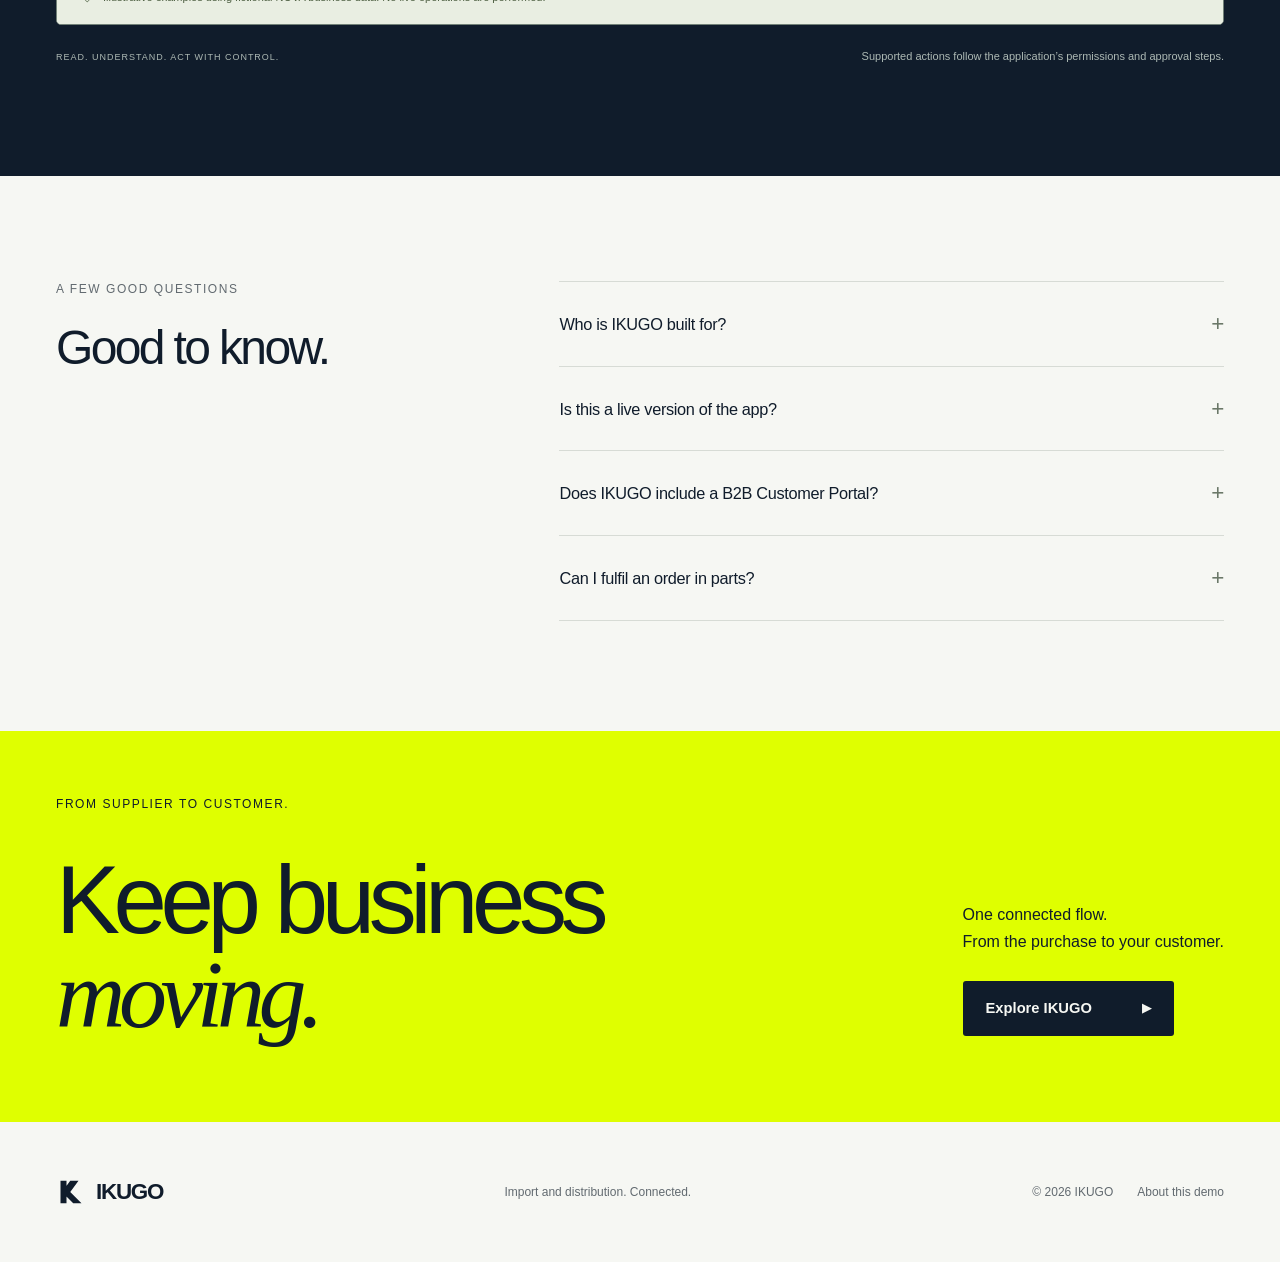
==== commit 27377aac: "Add files via upload" ====
--- a/index.html
+++ b/index.html
@@ -1,117 +1,135 @@
-<!doctype html>
-<html lang="en">
-<head>
-  <meta charset="utf-8">
-  <meta name="viewport" content="width=device-width, initial-scale=1">
-  <meta name="theme-color" content="#101c2b">
-  <meta name="description" content="IKUGO connects import and distribution operations from supplier to B2B customer: purchasing, inbound shipments, stock, orders, fulfilment and documents.">
-  <meta property="og:type" content="website">
-  <meta property="og:title" content="IKUGO — Keep business moving.">
-  <meta property="og:description" content="From supplier to customer. One connected flow. Explore IKUGO for import and distribution operations.">
-  <title>IKUGO — Keep business moving.</title>
-  <link rel="icon" type="image/svg+xml" href="assets/favicon.svg">
-  <link rel="stylesheet" href="styles.css?v=import-flow-2">
-  <script src="script.js" defer></script>
-</head>
-<body>
-  <a class="skip-link" href="#main">Skip to content</a>
-  <div class="header-shell">
-    <header class="site-header wrap">
-      <a class="brand" href="#" aria-label="IKUGO home"><svg class="brand-mark" viewBox="0 0 40 40" aria-hidden="true"><path d="M6 5h8v30H6zM19 5h11L19 20l15 15H23L8 20z" fill="currentColor"/></svg><span>IKUGO</span></a>
-      <button class="menu-toggle" aria-label="Open navigation" aria-controls="main-nav" aria-expanded="false"><span></span><span></span></button>
-      <nav id="main-nav" aria-label="Main navigation"><a href="#why">Why IKUGO</a><a href="#workflow">How it works</a><a href="#capabilities">Capabilities</a><a href="#customer-portal">Customer Portal</a><a class="nav-cta" href="#workflow">Explore the demo <span class="small-play" aria-hidden="true">▶</span></a></nav>
-    </header>
-  </div>
-    <main id="main">
-      <section class="dark-opening" aria-labelledby="hero-title">
-      <div class="hero wrap">
-        <div class="hero-copy">
-          <p class="eyebrow"><span class="tiny-mark" aria-hidden="true"></span> IMPORT &amp; DISTRIBUTION, CONNECTED</p>
-          <h1 id="hero-title">From supplier<br>to customer.<br><em>One flow.</em></h1>
-          <p class="hero-intro">Connect the journey from purchasing and inbound shipments to inventory, B2B sales and customer delivery. One environment for your import and distribution operations.</p>
-          <a class="button button-lime" href="#workflow"><span class="play-icon" aria-hidden="true">▶</span> See it in motion</a>
-          <p class="hero-note">An interactive story. No sign-up needed.</p>
-        </div>
-        <div class="hero-art" aria-label="From air and sea imports to customer delivery">
-          <div class="art-image art-image--flow" id="hero-image"><img src="assets/ikugo-import-flow.webp" width="1122" height="1402" fetchpriority="high" alt="Air and sea freight routes converge at a warehouse, then connect order documents and a delivery van to a business customer"></div>
-          <span class="art-index">FIG. 01 / BUSINESS, CONNECTED</span>
-          <div class="art-caption"><span class="caption-line"></span><p>From incoming goods.<br><strong>To outgoing possibilities.</strong></p></div>
-        </div>
-        <div class="hero-bottom"><span>SUPPLIER TO CUSTOMER.</span><span>ONE CONNECTED WAY TO WORK.</span></div>
-      </div>
-      </section>
-      <section class="intro-section section-pad wrap" id="why" aria-labelledby="why-title">
-        <div class="section-top"><p class="eyebrow">01 / A LITTLE LESS CHAOS</p><span class="section-index">THE IKUGO WAY</span></div>
-        <div class="intro-grid"><h2 id="why-title">The whole journey.<br>One connected<br>flow.</h2><div class="intro-copy"><p class="large-copy">Purchasing · Import · Inbound shipments · Inventory · B2B sales · Fulfilment · Documents · Delivery</p><p>IKUGO connects the work before stock reaches your shelves with everything that happens after a customer orders. Keep supplier purchases, incoming goods, reservations, documents and delivery information in the same operational flow.</p></div></div>
-        <ol class="flow-path" aria-label="From supplier to customer"><li>Supplier</li><li>Purchasing / Import</li><li>Inbound shipment</li><li>Inventory</li><li>B2B sales</li><li>Reservation / Order</li><li>Fulfilment</li><li>Documents</li><li>Carrier / Tracking</li><li><a href="#customer-portal">Customer / B2B Portal</a></li></ol>
-        <div class="value-row">
-          <article><span class="value-number">01</span><h3>See what’s coming next.</h3><p>Follow supplier purchases and incoming goods alongside available stock and reserved quantities.</p></article>
-          <article><span class="value-number">02</span><h3>Keep the handovers connected.</h3><p>Bring received goods into stock, then carry the order through invoicing, packing and dispatch.</p></article>
-          <article><span class="value-number">03</span><h3>Give your customers clarity.</h3><p>Let B2B buyers explore available products and place orders through a dedicated portal.</p></article>
-        </div>
-      </section>
-      <section class="workflow-section section-pad" id="workflow" aria-labelledby="workflow-title">
-        <div class="wrap">
-          <div class="section-top"><p class="eyebrow">02 / TAKE IT FOR A SPIN</p><span class="demo-tag">INTERACTIVE PRODUCT STORY</span></div>
-          <div class="workflow-heading"><h2 id="workflow-title">One order.<br>Part of a bigger flow.</h2><p>The goods have arrived and been received into stock. Explore the next part of their journey: a B2B order, its reservation, preparation and dispatch to the customer.</p></div>
-          <div class="workflow-demo">
-            <div class="step-list" role="tablist" aria-label="Order workflow" aria-orientation="vertical">
-              <button class="step active" id="tab-stock" role="tab" aria-selected="true" aria-controls="story-panel" data-step="0"><span class="step-number">01</span><span><strong>Start with clarity</strong><small>See what’s available</small></span><span class="step-indicator" aria-hidden="true">●</span></button>
-              <button class="step" id="tab-order" role="tab" aria-selected="false" aria-controls="story-panel" tabindex="-1" data-step="1"><span class="step-number">02</span><span><strong>Make the sale</strong><small>Give the order its place</small></span><span class="step-indicator" aria-hidden="true">●</span></button>
-              <button class="step" id="tab-pack" role="tab" aria-selected="false" aria-controls="story-panel" tabindex="-1" data-step="2"><span class="step-number">03</span><span><strong>Get it ready</strong><small>Turn details into action</small></span><span class="step-indicator" aria-hidden="true">●</span></button>
-              <button class="step" id="tab-ship" role="tab" aria-selected="false" aria-controls="story-panel" tabindex="-1" data-step="3"><span class="step-number">04</span><span><strong>Close the loop</strong><small>Keep the whole story together</small></span><span class="step-indicator" aria-hidden="true">●</span></button>
-            </div>
-            <div class="story-panel" id="story-panel" role="tabpanel" aria-labelledby="tab-stock" tabindex="0">
-              <div class="story-top"><span id="story-kicker">THE RIGHT START</span><span>EXAMPLE ORDER / 024</span></div>
-              <div class="story-content" aria-live="polite" aria-atomic="true">
-                <p class="story-caption" id="story-caption">Arc cabinet handle · Satin nickel</p>
-                <div class="story-number"><span id="story-value">80</span><span id="story-unit">units available</span></div>
-                <h3 id="story-title">A promise you can keep.</h3>
-                <p id="story-description">See what’s on the shelf and what’s already reserved. Start every customer conversation with a clear picture.</p>
-                <div class="stock-track" aria-hidden="true"><span id="track-available"></span><span id="track-reserved"></span></div>
-                <div class="story-legend"><span><i class="legend-available"></i><span id="legend-first">80 available</span></span><span><i class="legend-reserved"></i><span id="legend-second">0 reserved</span></span></div>
-              </div>
-              <div class="story-bottom"><span id="story-outcome">Clarity before commitment.</span><button id="next-step" class="text-button">Next step <span aria-hidden="true">+</span></button></div>
-            </div>
-          </div>
-          <div class="demo-footnote"><p>Illustrative workflow with fictional products and quantities.</p><p>Explore the idea. Keep your real business private.</p></div>
-        </div>
-      </section>
-      <section class="capabilities-section section-pad wrap" id="capabilities" aria-labelledby="capabilities-title">
-        <div class="section-top"><p class="eyebrow">03 / ONE HOME FOR YOUR OPERATION</p><span class="section-index">BUILT AROUND YOUR DAY</span></div>
-        <div class="capability-heading"><h2 id="capabilities-title">All the pieces.<br>Working together.</h2><p>For importers, distributors and product businesses managing the journey from supplier purchasing to their B2B customers.</p></div>
-        <article class="capability import-capability"><div><span class="cap-icon" aria-hidden="true">↘</span><span class="cap-label">IMPORT &amp; INBOUND</span><h3>The flow starts <br>with your supplier.</h3></div><div><p>Manage supplier purchase orders, item quantities and incoming shipments. Keep shipment references and import documents together, follow delivery stages and record receipt into stock. Relate incoming goods to the shortages affecting customer orders.</p><div class="cap-bottom">From incoming goods to available stock. Automatic tracking requires a configured integration.</div></div></article>
-        <div class="capability-grid">
-          <article class="capability"><span class="cap-icon" aria-hidden="true">▤</span><span class="cap-label">INVENTORY</span><h3>More than a number <br>on a shelf.</h3><p>Products, SKUs, reservations and stock counts. Understand what you have and what is available to sell.</p><div class="cap-bottom">Availability with context</div></article>
-          <article class="capability"><span class="cap-icon" aria-hidden="true">◇</span><span class="cap-label">B2B SALES &amp; CUSTOMER PORTAL</span><h3>A better way <br>to buy from you.</h3><p>A dedicated B2B Customer Portal for browsing products and prices, placing orders and returning to order history.</p><div class="cap-bottom"><a href="#customer-portal">Explore the customer side →</a></div></article>
-          <article class="capability"><span class="cap-icon" aria-hidden="true">▧</span><span class="cap-label">FULFILMENT &amp; DELIVERY</span><h3>From “ordered” <br>to out the door.</h3><p>Bring order details, packing lists and shipment references together, including orders fulfilled in parts. Follow delivery status when a supported carrier integration is configured.</p><div class="cap-bottom">The journey to your customer</div></article>
-          <article class="capability"><span class="cap-icon" aria-hidden="true">≡</span><span class="cap-label">DOCUMENTS</span><h3>The details <br>stay connected.</h3><p>Keep import documents with incoming shipments. Create invoices and packing documents for customer orders, with the relevant quantities and references together.</p><div class="cap-bottom">Continuity from purchase to sale</div></article>
-        </div>
-      </section>
-      <section class="portal-section section-pad" id="customer-portal" aria-labelledby="portal-title">
-        <div class="wrap">
-          <div class="section-top"><p class="eyebrow">04 / B2B CUSTOMER PORTAL</p><span class="section-index">YOUR CUSTOMER’S SIDE OF THE FLOW</span></div>
-          <div class="intro-grid"><h2 id="portal-title">Your customer.<br>Their own space.</h2><div class="intro-copy"><p class="large-copy">Give business buyers a direct connection to your operation.</p><p>The B2B Customer Portal brings product availability, ordering, order progress and shared invoices into one customer space. From checking what’s available to returning for their documents, buyers stay connected to the same import-to-customer flow.</p></div></div>
-          <div class="value-row">
-            <article><span class="value-number">01</span><h3>See what’s available.</h3><p>Browse the product catalogue, available quantities and the prices assigned to the customer’s account.</p></article>
-            <article><span class="value-number">02</span><h3>Place and follow orders.</h3><p>Submit B2B orders, review their details and follow their recorded status from the customer portal.</p></article>
-            <article><span class="value-number">03</span><h3>Keep documents close.</h3><p>Return to order history and download the invoices shared with the customer’s account.</p></article>
-          </div>
-        </div>
-      </section>
-      <section class="assistant-section section-pad" aria-labelledby="assistant-title">
-        <div class="wrap assistant-grid"><div><p class="eyebrow">05 / A CONVERSATION WITH YOUR BUSINESS</p><h2 id="assistant-title">Big questions.<br>Clearer next steps.</h2><p class="assistant-intro">Ask the built-in AI assistant about supplier purchases, incoming deliveries, stock, order readiness and recorded packing details. Changes to order status require your approval.</p></div>
-          <div class="conversation-demo"><div class="conversation-label"><span class="spark" aria-hidden="true">✳</span> ASK IKUGO <span>ILLUSTRATIVE EXAMPLE</span></div><div class="prompt-buttons" aria-label="Example assistant questions"><button class="prompt active" data-prompt="0" aria-pressed="true">What can I ship today?</button><button class="prompt" data-prompt="1" aria-pressed="false">What needs restocking?</button><button class="prompt" data-prompt="2" aria-pressed="false">What’s in this shipment?</button><button class="prompt" data-prompt="3" aria-pressed="false">Which inbound deliveries need attention?</button></div><div class="answer" aria-live="polite" aria-atomic="true"><span class="answer-label">THE KIND OF CLARITY YOU NEED</span><p id="assistant-answer">See which orders have the stock they need, and which are still waiting on missing items.</p></div><p class="assistant-note">Examples translated for this presentation. These are sample texts, not live AI responses. Shipment answers depend on saved records and available tracking information.</p></div>
-        </div>
-      </section>
-      <section class="faq-section section-pad wrap" id="questions" aria-labelledby="faq-title"><div class="faq-heading"><p class="eyebrow">A FEW GOOD QUESTIONS</p><h2 id="faq-title">Good to know.</h2></div><div class="faqs">
-        <details><summary>Who is IKUGO built for?<span aria-hidden="true">+</span></summary><p>IKUGO is an operations platform for import and distribution businesses. It connects supplier purchases and inbound shipments with inventory, B2B sales, reservations, fulfilment, documents and customer delivery.</p></details>
-        <details><summary>Is this a live version of the app?<span aria-hidden="true">+</span></summary><p>This is an interactive product presentation. The examples are fictional and explain the workflow without giving access to a live application or business records.</p></details>
-        <details><summary>Does IKUGO include a B2B Customer Portal?<span aria-hidden="true">+</span></summary><p>Yes. Business buyers can view product availability and their prices, place orders, follow order status and access shared invoices. The portal connects the customer’s experience with the wider import and distribution workflow.</p></details>
-        <details><summary>Can I fulfil an order in parts?<span aria-hidden="true">+</span></summary><p>Yes. Partial fulfilment lets you work with quantities already allocated to invoices and those still outstanding, while keeping them linked to the original order.</p></details>
-      </div></section>
-      <section class="closing-section"><div class="wrap"><p class="eyebrow">FROM SUPPLIER TO CUSTOMER.</p><div class="closing-row"><h2>Keep business<br><em>moving.</em></h2><div><p>One connected flow.<br>From the purchase to your customer.</p><a class="button button-dark" href="#workflow">Explore IKUGO <span class="small-play" aria-hidden="true">▶</span></a></div></div></div></section>
-    </main>
-    <footer class="site-footer wrap"><a class="brand" href="#" aria-label="IKUGO home"><svg class="brand-mark" viewBox="0 0 40 40" aria-hidden="true"><path d="M6 5h8v30H6zM19 5h11L19 20l15 15H23L8 20z" fill="currentColor"/></svg><span>IKUGO</span></a><p>Import and distribution. Connected.</p><div><span>© <span id="year">2026</span> IKUGO</span><a href="#questions">About this demo</a></div></footer>
-</body>
-</html>
+<!doctype html>
+<html lang="en">
+<head>
+  <meta charset="utf-8">
+  <meta name="viewport" content="width=device-width, initial-scale=1">
+  <meta http-equiv="Content-Security-Policy" content="connect-src 'none'; form-action 'none'; object-src 'none'; base-uri 'self'">
+  <meta name="theme-color" content="#101c2b">
+  <meta name="description" content="IKUGO connects import and distribution operations from supplier to B2B customer: purchasing, inbound shipments, stock, orders, fulfilment and documents.">
+  <meta property="og:type" content="website">
+  <meta property="og:title" content="IKUGO — Keep business moving.">
+  <meta property="og:description" content="From supplier to customer. One connected flow. Explore IKUGO for import and distribution operations.">
+  <title>IKUGO — Keep business moving.</title>
+  <link rel="icon" type="image/svg+xml" href="assets/favicon.svg">
+  <link rel="stylesheet" href="styles.css?v=import-flow-2">
+  <script src="script.js" defer></script>
+  <link rel="stylesheet" href="ask-ikugo.css">
+  <script src="ask-ikugo-scenarios.js" defer></script>
+  <script src="ask-ikugo.js" defer></script>
+</head>
+<body>
+  <a class="skip-link" href="#main">Skip to content</a>
+  <div class="header-shell">
+    <header class="site-header wrap">
+      <a class="brand" href="#" aria-label="IKUGO home"><svg class="brand-mark" viewBox="0 0 40 40" aria-hidden="true"><path d="M6 5h8v30H6zM19 5h11L19 20l15 15H23L8 20z" fill="currentColor"/></svg><span>IKUGO</span></a>
+      <button class="menu-toggle" aria-label="Open navigation" aria-controls="main-nav" aria-expanded="false"><span></span><span></span></button>
+      <nav id="main-nav" aria-label="Main navigation"><a href="#why">Why IKUGO</a><a href="#workflow">How it works</a><a href="#capabilities">Capabilities</a><a href="#customer-portal">Customer Portal</a><a class="nav-cta" href="#workflow">Explore the demo <span class="small-play" aria-hidden="true">▶</span></a></nav>
+    </header>
+  </div>
+    <main id="main">
+      <section class="dark-opening" aria-labelledby="hero-title">
+      <div class="hero wrap">
+        <div class="hero-copy">
+          <p class="eyebrow"><span class="tiny-mark" aria-hidden="true"></span> IMPORT &amp; DISTRIBUTION, CONNECTED</p>
+          <h1 id="hero-title">From supplier<br>to customer.<br><em>One flow.</em></h1>
+          <p class="hero-intro">Connect the journey from purchasing and inbound shipments to inventory, B2B sales and customer delivery. One environment for your import and distribution operations.</p>
+          <a class="button button-lime" href="#workflow"><span class="play-icon" aria-hidden="true">▶</span> See it in motion</a>
+          <p class="hero-note">An interactive story. No sign-up needed.</p>
+        </div>
+        <div class="hero-art" aria-label="From air and sea imports to customer delivery">
+          <div class="art-image art-image--flow" id="hero-image"><img src="assets/ikugo-import-flow.webp" width="1122" height="1402" fetchpriority="high" alt="Air and sea freight routes converge at a warehouse, then connect order documents and a delivery van to a business customer"></div>
+          <span class="art-index">FIG. 01 / BUSINESS, CONNECTED</span>
+          <div class="art-caption"><span class="caption-line"></span><p>From incoming goods.<br><strong>To outgoing possibilities.</strong></p></div>
+        </div>
+        <div class="hero-bottom"><span>SUPPLIER TO CUSTOMER.</span><span>ONE CONNECTED WAY TO WORK.</span></div>
+      </div>
+      </section>
+      <section class="intro-section section-pad wrap" id="why" aria-labelledby="why-title">
+        <div class="section-top"><p class="eyebrow">01 / A LITTLE LESS CHAOS</p><span class="section-index">THE IKUGO WAY</span></div>
+        <div class="intro-grid"><h2 id="why-title">The whole journey.<br>One connected<br>flow.</h2><div class="intro-copy"><p class="large-copy">Purchasing · Import · Inbound shipments · Inventory · B2B sales · Fulfilment · Documents · Delivery</p><p>IKUGO connects the work before stock reaches your shelves with everything that happens after a customer orders. Keep supplier purchases, incoming goods, reservations, documents and delivery information in the same operational flow.</p></div></div>
+        <ol class="flow-path" aria-label="From supplier to customer"><li>Supplier</li><li>Purchasing / Import</li><li>Inbound shipment</li><li>Inventory</li><li>B2B sales</li><li>Reservation / Order</li><li>Fulfilment</li><li>Documents</li><li>Carrier / Tracking</li><li><a href="#customer-portal">Customer / B2B Portal</a></li></ol>
+        <div class="value-row">
+          <article><span class="value-number">01</span><h3>See what’s coming next.</h3><p>Follow supplier purchases and incoming goods alongside available stock and reserved quantities.</p></article>
+          <article><span class="value-number">02</span><h3>Keep the handovers connected.</h3><p>Bring received goods into stock, then carry the order through invoicing, packing and dispatch.</p></article>
+          <article><span class="value-number">03</span><h3>Give your customers clarity.</h3><p>Let B2B buyers explore available products and place orders through a dedicated portal.</p></article>
+        </div>
+      </section>
+      <section class="workflow-section section-pad" id="workflow" aria-labelledby="workflow-title">
+        <div class="wrap">
+          <div class="section-top"><p class="eyebrow">02 / TAKE IT FOR A SPIN</p><span class="demo-tag">INTERACTIVE PRODUCT STORY</span></div>
+          <div class="workflow-heading"><h2 id="workflow-title">One order.<br>Part of a bigger flow.</h2><p>The goods have arrived and been received into stock. Explore the next part of their journey: a B2B order, its reservation, preparation and dispatch to the customer.</p></div>
+          <div class="workflow-demo">
+            <div class="step-list" role="tablist" aria-label="Order workflow" aria-orientation="vertical">
+              <button class="step active" id="tab-stock" role="tab" aria-selected="true" aria-controls="story-panel" data-step="0"><span class="step-number">01</span><span><strong>Start with clarity</strong><small>See what’s available</small></span><span class="step-indicator" aria-hidden="true">●</span></button>
+              <button class="step" id="tab-order" role="tab" aria-selected="false" aria-controls="story-panel" tabindex="-1" data-step="1"><span class="step-number">02</span><span><strong>Make the sale</strong><small>Give the order its place</small></span><span class="step-indicator" aria-hidden="true">●</span></button>
+              <button class="step" id="tab-pack" role="tab" aria-selected="false" aria-controls="story-panel" tabindex="-1" data-step="2"><span class="step-number">03</span><span><strong>Get it ready</strong><small>Turn details into action</small></span><span class="step-indicator" aria-hidden="true">●</span></button>
+              <button class="step" id="tab-ship" role="tab" aria-selected="false" aria-controls="story-panel" tabindex="-1" data-step="3"><span class="step-number">04</span><span><strong>Close the loop</strong><small>Keep the whole story together</small></span><span class="step-indicator" aria-hidden="true">●</span></button>
+            </div>
+            <div class="story-panel" id="story-panel" role="tabpanel" aria-labelledby="tab-stock" tabindex="0">
+              <div class="story-top"><span id="story-kicker">THE RIGHT START</span><span>EXAMPLE ORDER / 024</span></div>
+              <div class="story-content" aria-live="polite" aria-atomic="true">
+                <p class="story-caption" id="story-caption">Arc cabinet handle · Satin nickel</p>
+                <div class="story-number"><span id="story-value">80</span><span id="story-unit">units available</span></div>
+                <h3 id="story-title">A promise you can keep.</h3>
+                <p id="story-description">See what’s on the shelf and what’s already reserved. Start every customer conversation with a clear picture.</p>
+                <div class="stock-track" aria-hidden="true"><span id="track-available"></span><span id="track-reserved"></span></div>
+                <div class="story-legend"><span><i class="legend-available"></i><span id="legend-first">80 available</span></span><span><i class="legend-reserved"></i><span id="legend-second">0 reserved</span></span></div>
+              </div>
+              <div class="story-bottom"><span id="story-outcome">Clarity before commitment.</span><button id="next-step" class="text-button">Next step <span aria-hidden="true">+</span></button></div>
+            </div>
+          </div>
+          <div class="demo-footnote"><p>Illustrative workflow with fictional products and quantities.</p><p>Explore the idea. Keep your real business private.</p></div>
+        </div>
+      </section>
+      <section class="capabilities-section section-pad wrap" id="capabilities" aria-labelledby="capabilities-title">
+        <div class="section-top"><p class="eyebrow">03 / ONE HOME FOR YOUR OPERATION</p><span class="section-index">BUILT AROUND YOUR DAY</span></div>
+        <div class="capability-heading"><h2 id="capabilities-title">All the pieces.<br>Working together.</h2><p>For importers, distributors and product businesses managing the journey from supplier purchasing to their B2B customers.</p></div>
+        <article class="capability import-capability"><div><span class="cap-icon" aria-hidden="true">↘</span><span class="cap-label">IMPORT &amp; INBOUND</span><h3>The flow starts <br>with your supplier.</h3></div><div><p>Manage supplier purchase orders, item quantities and incoming shipments. Keep shipment references and import documents together, follow delivery stages and record receipt into stock. Relate incoming goods to the shortages affecting customer orders.</p><div class="cap-bottom">From incoming goods to available stock. Automatic tracking requires a configured integration.</div></div></article>
+        <div class="capability-grid">
+          <article class="capability"><span class="cap-icon" aria-hidden="true">▤</span><span class="cap-label">INVENTORY</span><h3>More than a number <br>on a shelf.</h3><p>Products, SKUs, reservations and stock counts. Understand what you have and what is available to sell.</p><div class="cap-bottom">Availability with context</div></article>
+          <article class="capability"><span class="cap-icon" aria-hidden="true">◇</span><span class="cap-label">B2B SALES &amp; CUSTOMER PORTAL</span><h3>A better way <br>to buy from you.</h3><p>A dedicated B2B Customer Portal for browsing products and prices, placing orders and returning to order history.</p><div class="cap-bottom"><a href="#customer-portal">Explore the customer side →</a></div></article>
+          <article class="capability"><span class="cap-icon" aria-hidden="true">▧</span><span class="cap-label">FULFILMENT &amp; DELIVERY</span><h3>From “ordered” <br>to out the door.</h3><p>Bring order details, packing lists and shipment references together, including orders fulfilled in parts. Follow delivery status when a supported carrier integration is configured.</p><div class="cap-bottom">The journey to your customer</div></article>
+          <article class="capability"><span class="cap-icon" aria-hidden="true">≡</span><span class="cap-label">DOCUMENTS</span><h3>The details <br>stay connected.</h3><p>Keep import documents with incoming shipments. Create invoices and packing documents for customer orders, with the relevant quantities and references together.</p><div class="cap-bottom">Continuity from purchase to sale</div></article>
+        </div>
+      </section>
+      <section class="portal-section section-pad" id="customer-portal" aria-labelledby="portal-title">
+        <div class="wrap">
+          <div class="section-top"><p class="eyebrow">04 / B2B CUSTOMER PORTAL</p><span class="section-index">YOUR CUSTOMER’S SIDE OF THE FLOW</span></div>
+          <div class="intro-grid"><h2 id="portal-title">Your customer.<br>Their own space.</h2><div class="intro-copy"><p class="large-copy">Give business buyers a direct connection to your operation.</p><p>The B2B Customer Portal brings product availability, ordering, order progress and shared invoices into one customer space. From checking what’s available to returning for their documents, buyers stay connected to the same import-to-customer flow.</p></div></div>
+          <div class="value-row">
+            <article><span class="value-number">01</span><h3>See what’s available.</h3><p>Browse the product catalogue, available quantities and the prices assigned to the customer’s account.</p></article>
+            <article><span class="value-number">02</span><h3>Place and follow orders.</h3><p>Submit B2B orders, review their details and follow their recorded status from the customer portal.</p></article>
+            <article><span class="value-number">03</span><h3>Keep documents close.</h3><p>Return to order history and download the invoices shared with the customer’s account.</p></article>
+          </div>
+        </div>
+      </section>
+      <section class="assistant-section section-pad" id="ask-ikugo" aria-labelledby="assistant-title">
+        <div class="wrap">
+          <div class="section-top"><p class="eyebrow">05 / ASK IKUGO</p><span class="ask-edition">66 EXAMPLES. ONE CONNECTED BUSINESS.</span></div>
+          <div class="ask-heading"><h2 id="assistant-title">Ask about your business.<br>Get answers.<br><em>Take action.</em></h2><div><p class="ask-intro">Explore how IKUGO helps manage inventory, orders, shipments, invoices and everyday operations.</p><p class="ask-invitation">Choose a prepared example. See the data, the decision and the next step.</p><a class="ask-jump" href="#ask-library">Explore the library <span aria-hidden="true">↘</span></a></div></div>
+          <div class="ask-library" id="ask-library">
+            <div class="ask-library-top"><div><span class="ask-company-mark" aria-hidden="true">N</span><div><strong>NOVA</strong><span>Electronics Distribution</span></div></div><p>248 products <span aria-hidden="true">/</span> 1,840 units <span aria-hidden="true">/</span> 37 orders</p></div>
+            <div class="ask-categories" id="ask-categories" role="group" aria-label="Filter examples by category"></div>
+            <div class="ask-tools"><div class="ask-search-wrap"><label for="ask-search">Search the example library</label><div class="ask-search-box"><span aria-hidden="true">⌕</span><input id="ask-search" type="search" maxlength="120" placeholder="Try “powerbank”, “invoice” or “stock count”" autocomplete="off" spellcheck="false" aria-describedby="ask-search-help"><button id="ask-clear-search" type="button" aria-label="Clear search" hidden>×</button></div><p id="ask-search-help">Filters prepared examples. No question is sent.</p></div><button id="ask-all" class="ask-button ask-all" type="button">Browse all 66 <span aria-hidden="true">↗</span></button></div>
+            <div class="ask-workspace" id="ask-workspace">
+              <aside class="ask-browser" aria-label="Example selection"><div class="ask-list-heading"><h3 id="ask-list-title">Inventory &amp; availability</h3><p id="ask-result-count"></p></div><ol id="ask-list" class="ask-list"></ol><div id="ask-empty" class="ask-empty" hidden><strong>No matching examples.</strong><p>Try a shorter search or explore all categories.</p><button type="button" id="ask-reset" class="ask-button">Clear filters</button></div><nav class="ask-pages" aria-label="Example list pages"><button id="ask-page-prev" type="button" aria-label="Previous page of examples">←</button><span id="ask-page-count"></span><button id="ask-page-next" type="button" aria-label="Next page of examples">→</button></nav></aside>
+              <div class="ask-detail-shell"><article id="ask-detail" aria-labelledby="ask-detail-title"></article><nav id="ask-sequence" class="ask-sequence" aria-label="Move between examples"><button id="ask-prev" type="button"><span aria-hidden="true">←</span> Previous example</button><span id="ask-position"></span><button id="ask-next" type="button">Next example <span aria-hidden="true">→</span></button></nav></div>
+            </div>
+            <p class="ask-disclaimer"><span aria-hidden="true">◇</span> Illustrative examples using fictional NOVA business data. No live operations are performed.</p>
+            <p class="ask-sr-only" id="ask-announcement" role="status" aria-live="polite" aria-atomic="true"></p>
+            <noscript><p class="ask-noscript">Enable JavaScript to browse the 66 prepared examples. This library works locally and does not connect to an agent or business system.</p></noscript>
+          </div>
+          <div class="ask-footnote"><span>READ. UNDERSTAND. ACT WITH CONTROL.</span><p>Supported actions follow the application’s permissions and approval steps.</p></div>
+        </div>
+      </section>
+      <section class="faq-section section-pad wrap" id="questions" aria-labelledby="faq-title"><div class="faq-heading"><p class="eyebrow">A FEW GOOD QUESTIONS</p><h2 id="faq-title">Good to know.</h2></div><div class="faqs">
+        <details><summary>Who is IKUGO built for?<span aria-hidden="true">+</span></summary><p>IKUGO is an operations platform for import and distribution businesses. It connects supplier purchases and inbound shipments with inventory, B2B sales, reservations, fulfilment, documents and customer delivery.</p></details>
+        <details><summary>Is this a live version of the app?<span aria-hidden="true">+</span></summary><p>This is an interactive product presentation. ASK IKUGO is a library of prepared examples using fictional NOVA business data. It does not run a live AI agent or perform business operations. It has no connection to customer records or the production application.</p></details>
+        <details><summary>Does IKUGO include a B2B Customer Portal?<span aria-hidden="true">+</span></summary><p>Yes. Business buyers can view product availability and their prices, place orders, follow order status and access shared invoices. The portal connects the customer’s experience with the wider import and distribution workflow.</p></details>
+        <details><summary>Can I fulfil an order in parts?<span aria-hidden="true">+</span></summary><p>Yes. Partial fulfilment lets you work with quantities already allocated to invoices and those still outstanding, while keeping them linked to the original order.</p></details>
+      </div></section>
+      <section class="closing-section"><div class="wrap"><p class="eyebrow">FROM SUPPLIER TO CUSTOMER.</p><div class="closing-row"><h2>Keep business<br><em>moving.</em></h2><div><p>One connected flow.<br>From the purchase to your customer.</p><a class="button button-dark" href="#workflow">Explore IKUGO <span class="small-play" aria-hidden="true">▶</span></a></div></div></div></section>
+    </main>
+    <footer class="site-footer wrap"><a class="brand" href="#" aria-label="IKUGO home"><svg class="brand-mark" viewBox="0 0 40 40" aria-hidden="true"><path d="M6 5h8v30H6zM19 5h11L19 20l15 15H23L8 20z" fill="currentColor"/></svg><span>IKUGO</span></a><p>Import and distribution. Connected.</p><div><span>© <span id="year">2026</span> IKUGO</span><a href="#questions">About this demo</a></div></footer>
+</body>
+</html>
--- a/styles.css
+++ b/styles.css
@@ -1,15 +1,15 @@
-:root{--ink:#101c2b;--navy:#152435;--lime:#dfff00;--paper:#f6f7f3;--muted:#626a70;--line:#d7dbd5;--white:#fff;--body:"Helvetica Neue",Arial,sans-serif;--ease:cubic-bezier(.22,.68,0,1)}
-*{box-sizing:border-box}html{scroll-behavior:smooth;scroll-padding-top:28px}body{margin:0;background:var(--paper);color:var(--ink);font:16px/1.6 var(--body);-webkit-font-smoothing:antialiased}button,a,input{-webkit-tap-highlight-color:transparent}button{font:inherit}button,a{touch-action:manipulation}a{color:inherit;text-decoration:none}button{cursor:pointer}button:disabled{cursor:default}button:focus-visible,a:focus-visible,summary:focus-visible,[tabindex]:focus-visible{outline:3px solid #548fce;outline-offset:6px}h1,h2,h3,p{margin:0}h1,h2,h3{font-weight:500;line-height:1.04;letter-spacing:-.055em}h2{font-size:clamp(2.8rem,5vw,4.8rem)}h3{font-size:1.5rem}em{font-style:normal}p{max-width:65ch}svg{display:block}::selection{background:var(--lime);color:var(--ink)}.wrap{width:min(1320px,calc(100% - 112px));margin-inline:auto}.section-pad{padding-top:105px;padding-bottom:110px}.eyebrow,.section-index,.demo-tag{font:500 .75rem/1.4 var(--body);letter-spacing:.13em}.section-top{display:flex;justify-content:space-between;gap:24px;margin-bottom:54px}.section-index{color:var(--muted)}.skip-link{position:fixed;left:20px;top:-100px;background:var(--lime);color:var(--ink);padding:12px 20px;z-index:100}.skip-link:focus{top:12px}.dark-opening{background:var(--ink);color:var(--paper);overflow:hidden}.site-header{height:106px;display:flex;align-items:center;justify-content:space-between;border-bottom:1px solid #ffffff23;gap:24px}.brand{display:inline-flex;gap:10px;align-items:center;flex-shrink:0;font-weight:700;font-size:1.75rem;letter-spacing:-.055em;line-height:1}.brand-mark{width:36px;height:36px;color:var(--lime)}.site-header nav{display:flex;align-items:center;gap:36px;font-size:.875rem}.site-header nav>a:not(.nav-cta){color:#c4cdd6}.site-header nav>a:hover{color:var(--lime)}.site-header .nav-cta{padding:12px 17px;border:1px solid #ffffff4a;border-radius:3px;margin-left:12px;display:flex;gap:24px;align-items:center}.small-play{font-size:.75rem}.menu-toggle{display:none}.hero{position:relative;display:grid;grid-template-columns:1.02fr 1fr;padding-top:64px;min-height:765px;column-gap:10px}.hero-copy{position:relative;z-index:2;padding-bottom:90px}.hero .eyebrow{font-size:.75rem;color:#c8d1da;display:flex;align-items:center;gap:10px;margin-bottom:34px;white-space:nowrap}.tiny-mark{display:inline-block;width:7px;height:7px;background:var(--lime);flex-shrink:0;transform:rotate(-20deg)}h1{font-size:clamp(5rem,7.7vw,7.65rem);line-height:.98;letter-spacing:-.073em}h1 em{color:var(--lime)}.hero-intro{font-size:1.08rem;line-height:1.65;color:#bcc6d2;max-width:385px;margin:30px 0}.button{display:inline-flex;align-items:center;justify-content:center;gap:15px;font-weight:600;font-size:.92rem;padding:16px 23px;border-radius:3px;transition:background .2s,transform .2s;min-height:54px}.button:hover{transform:translateY(-3px)}.button-lime{background:var(--lime);color:var(--ink)}.button-lime:hover{background:#efff75}.play-icon{width:23px;height:23px;border:1px solid #101c2b65;border-radius:50%;display:grid;place-items:center;font-size:.75rem;padding-left:1px}.hero-note{font-size:.75rem;color:#97a7b7;margin-top:15px}.hero-art{position:relative;min-width:0;align-self:stretch;margin-top:4px}.art-image{position:absolute;inset:0 -60px 40px -38px;background-color:var(--ink);background-position:center;background-size:cover;background-repeat:no-repeat;mask-image:linear-gradient(to bottom,transparent,#000 9%,#000 87%,transparent)}.art-index{position:absolute;top:0;right:0;color:#8494a6;font-size:.75rem;letter-spacing:.14em;z-index:1}.art-caption{position:absolute;bottom:87px;right:0;display:flex;align-items:center;gap:18px;font-size:.9rem;line-height:1.45;z-index:1}.art-caption p{color:#96a8b9}.art-caption strong{color:#f2f5f6;font-weight:400}.caption-line{width:49px;height:1px;background:var(--lime)}.hero-bottom{grid-column:1/-1;display:flex;justify-content:space-between;border-top:1px solid #ffffff23;align-items:center;min-height:67px;font-size:.75rem;letter-spacing:.15em;color:#93a4b5;gap:20px}.intro-grid{display:grid;grid-template-columns:1.1fr 1fr;gap:100px;align-items:center}.intro-grid h2{font-size:clamp(2.8rem,4.8vw,4.5rem);line-height:1.1}.strike{text-decoration:line-through;text-decoration-color:#aeb5b5;text-decoration-thickness:2px;color:#a0a7a4}.intro-copy p{color:var(--muted)}.intro-copy .large-copy{font-size:1.5rem;line-height:1.45;color:var(--ink);letter-spacing:-.025em;margin-bottom:23px}.value-row{display:grid;grid-template-columns:repeat(3,1fr);gap:50px;margin-top:76px;padding-top:33px;border-top:1px solid var(--line)}.value-number{font-size:.75rem;color:#6c756c}.value-row h3{font-size:1.3rem;letter-spacing:-.035em;margin:20px 0 15px}.value-row p{color:var(--muted);font-size:.95rem;line-height:1.7}.workflow-section{background:#e9ece5}.demo-tag{color:#46533e;border:1px solid #bec5b8;padding:7px 12px;border-radius:30px;font-size:.75rem;align-self:center}.workflow-heading{display:flex;justify-content:space-between;align-items:end;gap:64px;margin-bottom:50px}.workflow-heading>p{max-width:355px;color:var(--muted)}.workflow-demo{display:grid;grid-template-columns:.9fr 1.55fr;border-top:1px solid #c3cabe;border-bottom:1px solid #c3cabe}.step-list{padding:20px 42px 20px 0;display:flex;flex-direction:column;justify-content:center}.step{border:0;border-bottom:1px solid #ccd2c7;background:none;display:grid;grid-template-columns:28px 1fr 14px;gap:10px;align-items:start;text-align:left;padding:25px 12px;color:var(--ink);transition:background .2s}.step:last-child{border-bottom:0}.step.active{background:#f8faf3;border-color:transparent}.step-number{font-size:.75rem;line-height:2;color:#6c796b}.step strong{display:block;font-size:1.18rem;font-weight:500;letter-spacing:-.025em;line-height:1.4}.step small{display:block;color:#727b72;font-size:.82rem;margin-top:3px}.step-indicator{color:#afb8a7;font-size:.48rem;margin-top:7px}.step.active .step-indicator{color:#253c2a}.story-panel{background:var(--ink);color:var(--paper);min-width:0;padding:28px 38px 0;display:flex;flex-direction:column;overflow:hidden}.story-top{display:flex;justify-content:space-between;gap:12px;font-size:.75rem;letter-spacing:.12em;color:#8fa1b3;padding-bottom:22px;border-bottom:1px solid #ffffff26}.story-top>span:first-child{color:var(--lime)}.story-content{padding:28px 0;flex:1}.story-caption{color:#a9bac7;font-size:.85rem}.story-number{display:flex;align-items:baseline;gap:18px;margin:8px 0 14px}.story-number>span:first-child{font-size:5.65rem;line-height:1.1;letter-spacing:-.075em;color:var(--lime);font-weight:500;min-width:1.25em}.story-number>span:last-child{font-size:1.05rem;color:#b5c1cd}.story-content h3{font-size:1.65rem;margin:8px 0 13px;letter-spacing:-.035em}.story-content>p:last-of-type{color:#a8b5c3;max-width:455px;line-height:1.6;font-size:.91rem;min-height:70px}.stock-track{height:7px;display:flex;gap:4px;margin-top:25px}.stock-track>span{display:block;border-radius:1px;transition:width .65s var(--ease)}#track-available{background:var(--lime);width:100%}#track-reserved{background:#64748a;width:0}.story-legend{display:flex;gap:24px;color:#a8b5c3;font-size:.75rem;margin-top:10px}.story-legend>span{display:flex;align-items:center;gap:8px}.story-legend i{display:inline-block;width:6px;height:6px}.legend-available{background:var(--lime)}.legend-reserved{background:#64748a}.story-bottom{display:flex;justify-content:space-between;align-items:center;gap:12px;border-top:1px solid #ffffff26;padding:19px 0;font-size:.75rem;color:#a8b5c3}.text-button{background:none;border:0;color:var(--lime);font-size:.8rem;padding:4px 0;white-space:nowrap;display:flex;gap:17px;align-items:center}.text-button span{font-size:1.2rem}.demo-footnote{display:flex;justify-content:space-between;gap:16px;padding-top:18px;color:#6c7668;font-size:.75rem}.capability-heading{display:flex;justify-content:space-between;gap:80px;align-items:end;margin-bottom:62px}.capability-heading p{max-width:340px;color:var(--muted)}.capability-grid{display:grid;grid-template-columns:repeat(4,1fr);border:1px solid var(--line)}.capability{border-right:1px solid var(--line);padding:30px 26px 0;display:flex;flex-direction:column}.capability:last-child{border:0}.cap-icon{font-size:2.1rem;line-height:1;width:48px;height:48px;display:grid;place-items:center;border-radius:50%;background:#e7ecdd;margin-bottom:45px}.cap-label{font-size:.75rem;letter-spacing:.12em;color:#728067;margin-bottom:15px}.capability h3{font-size:1.65rem;line-height:1.2;letter-spacing:-.045em;margin-bottom:23px}.capability p{color:var(--muted);font-size:.9rem;line-height:1.75;flex:1}.cap-bottom{padding:24px 0;border-top:1px solid var(--line);margin-top:35px;font-size:.75rem;color:#67745e}.assistant-section{background:var(--ink);color:var(--paper)}.assistant-grid{display:grid;grid-template-columns:1fr 1fr;gap:100px;align-items:center}.assistant-grid .eyebrow{color:#8fa1b3;margin-bottom:30px}.assistant-grid h2{font-size:clamp(2.8rem,4.6vw,4.1rem)}.assistant-intro{max-width:375px;color:#a9b7c4;margin-top:27px;line-height:1.8}.conversation-demo{padding-left:8px}.conversation-label{display:flex;align-items:center;gap:10px;color:var(--lime);font-size:.75rem;letter-spacing:.12em;margin-bottom:25px}.spark{font-size:2rem;line-height:1}.conversation-label>span:last-child{color:#7d91a5;font-size:.75rem;margin-left:auto}.prompt-buttons{display:flex;flex-wrap:wrap;gap:10px;margin-bottom:27px}.prompt{font-size:.8rem;padding:10px 14px;border-radius:3px;border:1px solid #ffffff38;background:none;color:#b3c1ce;transition:all .2s}.prompt.active,.prompt:hover{background:var(--lime);border-color:var(--lime);color:var(--ink)}.answer{border-left:2px solid var(--lime);background:#1c2b3b;padding:25px 25px 27px;min-height:195px}.answer-label{font-size:.75rem;letter-spacing:.12em;color:#92a5b8}.answer p{font-size:1.43rem;letter-spacing:-.025em;line-height:1.45;margin-top:18px}.assistant-note{font-size:.75rem;color:#7d91a5;margin-top:17px}.faq-section{display:grid;grid-template-columns:.85fr 1.4fr;gap:100px}.faq-heading .eyebrow{margin-bottom:25px;color:var(--muted)}.faq-heading h2{font-size:3rem}.faqs details{border-bottom:1px solid var(--line)}.faqs details:first-child{border-top:1px solid var(--line)}summary{cursor:pointer;list-style:none}summary::-webkit-details-marker{display:none}.faqs summary{display:flex;justify-content:space-between;align-items:center;gap:20px;padding:24px 0;font-size:1.02rem;letter-spacing:-.02em}.faqs summary span{font-size:1.4rem;transition:transform .2s;color:#6b7868;flex-shrink:0}.faqs details[open] summary span{transform:rotate(45deg)}.faqs details p{padding:0 40px 25px 0;color:var(--muted);font-size:.94rem}.closing-section{background:var(--lime);padding:65px 0 80px}.closing-section .eyebrow{margin-bottom:40px}.closing-row{display:flex;justify-content:space-between;align-items:end;gap:55px}.closing-row h2{font-size:clamp(4rem,7.5vw,7.2rem);letter-spacing:-.067em;line-height:.98}.closing-row h2 em{font-family:Georgia,serif;font-style:italic;font-weight:400}.closing-row>div{padding-bottom:6px}.closing-row p{font-size:1rem;line-height:1.7;margin-bottom:25px}.button-dark{background:var(--ink);color:var(--paper);gap:50px}.button-dark:hover{background:#263f53}.site-footer{display:flex;gap:35px;justify-content:space-between;align-items:center;min-height:140px}.site-footer .brand{font-size:1.4rem}.site-footer .brand-mark{color:var(--ink);width:30px;height:30px}.site-footer p{font-size:.75rem;color:var(--muted)}.site-footer>div{display:flex;gap:24px;font-size:.75rem;color:var(--muted)}.site-footer a:hover{color:#45652d}.story-content.animate{animation:story-in .42s var(--ease)}@keyframes story-in{from{opacity:.3;transform:translateY(7px)}to{opacity:1;transform:translateY(0)}}
-@media(min-width:1550px){.hero{min-height:815px}.hero-copy{padding-bottom:100px}.art-image{inset:0 -55px 42px -45px}}
-@media(max-width:1150px){.wrap{width:calc(100% - 72px)}.site-header nav{gap:22px}.hero{min-height:690px}.hero-copy{padding-bottom:65px}.hero .eyebrow{font-size:.75rem}.hero-art{margin-top:26px}.intro-grid{gap:55px}.capability{padding:24px 18px 0}.capability h3{font-size:1.4rem}.assistant-grid{gap:55px}.faq-section{gap:65px}.value-row{gap:35px}.art-caption{bottom:70px}.story-panel{padding-left:28px;padding-right:28px}.step-list{padding-right:25px}}
-@media(max-width:850px){.site-header{height:90px}.site-header nav{gap:18px;font-size:.8rem}.site-header nav .nav-cta{display:none}.hero{grid-template-columns:1fr .8fr;padding-top:50px;min-height:645px}h1{font-size:5.2rem}.hero .eyebrow{max-width:300px;white-space:normal;font-size:.75rem}.hero-intro{font-size:1rem;max-width:300px}.hero-art{margin-top:45px}.art-image{inset:0 -90px 100px -35px;background-position:center}.art-caption{font-size:.75rem;bottom:110px}.art-index{font-size:.75rem;max-width:130px}.intro-grid{gap:45px}.intro-copy .large-copy{font-size:1.2rem}.intro-copy p{font-size:.92rem}.intro-grid h2{font-size:2.7rem}.section-pad{padding-top:80px;padding-bottom:80px}.section-top{margin-bottom:40px}.workflow-heading{gap:40px}.workflow-heading h2{font-size:2.8rem}.workflow-heading>p{max-width:260px;font-size:.9rem}.workflow-demo{grid-template-columns:.8fr 1.2fr}.step-list{padding-right:15px}.step{grid-template-columns:22px 1fr 8px;padding:24px 7px;gap:6px}.step strong{font-size:.99rem}.step small{font-size:.75rem}.story-panel{padding:22px 25px 0}.story-top{font-size:.75rem}.story-number>span:first-child{font-size:4.6rem}.story-number>span:last-child{font-size:.85rem}.story-content h3{font-size:1.3rem}.story-content>p:last-of-type{font-size:.83rem;min-height:88px}.capability-grid{grid-template-columns:repeat(2,1fr)}.capability{padding:30px 27px 0}.capability:nth-child(2){border-right:0}.capability:nth-child(-n+2){border-bottom:1px solid var(--line)}.capability h3{font-size:1.8rem}.cap-icon{margin-bottom:30px}.assistant-grid{grid-template-columns:1fr;gap:50px}.assistant-intro{max-width:520px}.conversation-demo{max-width:580px;padding-left:0}.faq-section{grid-template-columns:1fr;gap:35px}.closing-row{gap:35px}.closing-row h2{font-size:4.7rem}.closing-row p{font-size:.88rem}.site-footer{flex-wrap:wrap;padding-top:35px;padding-bottom:35px;gap:20px}.site-footer>div{width:100%}.value-row{gap:20px}.value-row h3{font-size:1.1rem}}
-@media(max-width:600px){.wrap{width:calc(100% - 40px)}.site-header{height:80px;position:relative}.brand{font-size:1.5rem}.brand-mark{width:31px;height:31px}.menu-toggle{display:flex;flex-direction:column;gap:6px;justify-content:center;align-items:center;width:44px;height:44px;border:1px solid #ffffff38;background:none;border-radius:3px;color:var(--paper)}.menu-toggle span{height:1px;width:19px;background:currentColor;transition:transform .2s}.menu-toggle[aria-expanded="true"] span:first-child{transform:translateY(3.5px) rotate(45deg)}.menu-toggle[aria-expanded="true"] span:last-child{transform:translateY(-3.5px) rotate(-45deg)}.site-header nav{display:none;position:absolute;z-index:10;top:79px;left:-20px;right:-20px;background:var(--navy);padding:20px;box-shadow:0 25px 30px #0003}.site-header nav.open{display:flex;flex-direction:column;align-items:stretch;gap:0}.site-header nav>a{padding:14px}.hero{display:flex;flex-direction:column;padding-top:40px;min-height:unset}.hero .eyebrow{font-size:.75rem;max-width:none;margin-bottom:27px}.hero-copy{padding-bottom:0}h1{font-size:clamp(4.55rem,16.6vw,6.2rem)}.hero-intro{font-size:1rem;max-width:320px;margin:24px 0}.hero-note{font-size:.7rem}.hero-art{height:360px;width:100%;margin-top:20px}.art-image{inset:-12px -20px 0;background-position:center 47%}.art-index{top:20px;right:0}.art-caption{bottom:25px;right:0;font-size:.79rem}.caption-line{width:30px}.hero-bottom{padding:20px 0;min-height:65px;font-size:.75rem;align-items:start;gap:28px}.hero-bottom span{max-width:145px}.hero-bottom span:last-child{text-align:right}.section-pad{padding-top:64px;padding-bottom:66px}.section-top{margin-bottom:34px}.eyebrow,.section-index{font-size:.75rem}.section-index{display:none}.intro-grid{grid-template-columns:1fr;gap:27px}.intro-grid h2{font-size:3rem}.intro-copy .large-copy{font-size:1.24rem;max-width:330px;margin-bottom:17px}.intro-copy p{font-size:.95rem}.value-row{grid-template-columns:1fr;margin-top:40px;padding-top:0;gap:0}.value-row article{padding:26px 0;border-bottom:1px solid var(--line);display:grid;grid-template-columns:30px 1fr;column-gap:12px}.value-number{grid-row:1/3;padding-top:1px}.value-row h3{font-size:1.25rem;margin:0 0 12px}.value-row p{font-size:.91rem;grid-column:2}.workflow-heading{display:block;margin-bottom:30px}.workflow-heading h2{font-size:2.85rem}.workflow-heading>p{font-size:.95rem;max-width:340px;margin-top:22px}.demo-tag{font-size:.75rem;padding:5px 8px;letter-spacing:.07em}.workflow-demo{display:flex;flex-direction:column}.step-list{display:grid;grid-template-columns:repeat(4,1fr);padding:13px 0;gap:5px}.step{display:flex;flex-direction:column;gap:4px;border:0;padding:10px 7px}.step strong{font-size:.75rem;line-height:1.35;letter-spacing:-.025em}.step small,.step-indicator{display:none}.step-number{font-size:.75rem;line-height:1.4}.story-panel{padding:24px 23px 0;min-height:465px}.story-top{font-size:.48rem;letter-spacing:.07em}.story-caption{font-size:.75rem}.story-number>span:first-child{font-size:5.5rem}.story-content h3{font-size:1.5rem}.story-content>p:last-of-type{font-size:.87rem;min-height:80px}.story-bottom{font-size:.75rem;padding:18px 0}.story-legend{font-size:.75rem}.demo-footnote{display:block;font-size:.75rem}.demo-footnote p+p{margin-top:5px}.capability-heading{display:block;margin-bottom:33px}.capability-heading h2{font-size:3rem}.capability-heading p{margin-top:25px;font-size:.94rem}.capability-grid{grid-template-columns:1fr}.capability{border-right:0;border-bottom:1px solid var(--line)!important;padding:28px 25px 0}.capability:last-child{border-bottom:0!important}.cap-icon{margin-bottom:25px}.capability h3 br{display:none}.capability h3{font-size:1.7rem;max-width:270px;margin-bottom:18px}.capability p{font-size:.94rem}.cap-bottom{padding:20px 0;margin-top:25px}.assistant-grid h2{font-size:3rem}.assistant-intro{font-size:.94rem}.assistant-grid{gap:35px}.conversation-label{font-size:.75rem;gap:8px}.conversation-label>span:last-child{font-size:.46rem;letter-spacing:.06em}.prompt-buttons{gap:8px}.prompt{font-size:.77rem;padding:10px 11px}.answer{padding:22px;min-height:206px}.answer p{font-size:1.3rem}.answer-label{font-size:.75rem}.assistant-note{font-size:.75rem}.faq-heading h2{font-size:2.8rem}.faqs summary{font-size:.97rem;padding:22px 0}.faqs details p{font-size:.9rem;padding-right:16px}.closing-section{padding:49px 0 54px}.closing-section .eyebrow{margin-bottom:32px}.closing-row{display:block}.closing-row h2{font-size:4.8rem}.closing-row>div{margin-top:30px}.closing-row p{font-size:.95rem}.site-footer{display:block;min-height:0;padding-top:34px;padding-bottom:28px}.site-footer p{margin:18px 0 24px;font-size:.75rem}.site-footer>div{justify-content:space-between;font-size:.75rem}}
-@media(prefers-reduced-motion:reduce){html{scroll-behavior:auto}*,*::before,*::after{animation:none!important;transition:none!important}}
-
-.header-shell{background:var(--ink);color:var(--paper)}.art-image img{width:100%;height:100%;object-fit:cover;object-position:center;display:block}
-
+:root{--ink:#101c2b;--navy:#152435;--lime:#dfff00;--paper:#f6f7f3;--muted:#626a70;--line:#d7dbd5;--white:#fff;--body:"Helvetica Neue",Arial,sans-serif;--ease:cubic-bezier(.22,.68,0,1)}
+*{box-sizing:border-box}html{scroll-behavior:smooth;scroll-padding-top:28px}body{margin:0;background:var(--paper);color:var(--ink);font:16px/1.6 var(--body);-webkit-font-smoothing:antialiased}button,a,input{-webkit-tap-highlight-color:transparent}button{font:inherit}button,a{touch-action:manipulation}a{color:inherit;text-decoration:none}button{cursor:pointer}button:disabled{cursor:default}button:focus-visible,a:focus-visible,summary:focus-visible,[tabindex]:focus-visible{outline:3px solid #548fce;outline-offset:6px}h1,h2,h3,p{margin:0}h1,h2,h3{font-weight:500;line-height:1.04;letter-spacing:-.055em}h2{font-size:clamp(2.8rem,5vw,4.8rem)}h3{font-size:1.5rem}em{font-style:normal}p{max-width:65ch}svg{display:block}::selection{background:var(--lime);color:var(--ink)}.wrap{width:min(1320px,calc(100% - 112px));margin-inline:auto}.section-pad{padding-top:105px;padding-bottom:110px}.eyebrow,.section-index,.demo-tag{font:500 .75rem/1.4 var(--body);letter-spacing:.13em}.section-top{display:flex;justify-content:space-between;gap:24px;margin-bottom:54px}.section-index{color:var(--muted)}.skip-link{position:fixed;left:20px;top:-100px;background:var(--lime);color:var(--ink);padding:12px 20px;z-index:100}.skip-link:focus{top:12px}.dark-opening{background:var(--ink);color:var(--paper);overflow:hidden}.site-header{height:106px;display:flex;align-items:center;justify-content:space-between;border-bottom:1px solid #ffffff23;gap:24px}.brand{display:inline-flex;gap:10px;align-items:center;flex-shrink:0;font-weight:700;font-size:1.75rem;letter-spacing:-.055em;line-height:1}.brand-mark{width:36px;height:36px;color:var(--lime)}.site-header nav{display:flex;align-items:center;gap:36px;font-size:.875rem}.site-header nav>a:not(.nav-cta){color:#c4cdd6}.site-header nav>a:hover{color:var(--lime)}.site-header .nav-cta{padding:12px 17px;border:1px solid #ffffff4a;border-radius:3px;margin-left:12px;display:flex;gap:24px;align-items:center}.small-play{font-size:.75rem}.menu-toggle{display:none}.hero{position:relative;display:grid;grid-template-columns:1.02fr 1fr;padding-top:64px;min-height:765px;column-gap:10px}.hero-copy{position:relative;z-index:2;padding-bottom:90px}.hero .eyebrow{font-size:.75rem;color:#c8d1da;display:flex;align-items:center;gap:10px;margin-bottom:34px;white-space:nowrap}.tiny-mark{display:inline-block;width:7px;height:7px;background:var(--lime);flex-shrink:0;transform:rotate(-20deg)}h1{font-size:clamp(5rem,7.7vw,7.65rem);line-height:.98;letter-spacing:-.073em}h1 em{color:var(--lime)}.hero-intro{font-size:1.08rem;line-height:1.65;color:#bcc6d2;max-width:385px;margin:30px 0}.button{display:inline-flex;align-items:center;justify-content:center;gap:15px;font-weight:600;font-size:.92rem;padding:16px 23px;border-radius:3px;transition:background .2s,transform .2s;min-height:54px}.button:hover{transform:translateY(-3px)}.button-lime{background:var(--lime);color:var(--ink)}.button-lime:hover{background:#efff75}.play-icon{width:23px;height:23px;border:1px solid #101c2b65;border-radius:50%;display:grid;place-items:center;font-size:.75rem;padding-left:1px}.hero-note{font-size:.75rem;color:#97a7b7;margin-top:15px}.hero-art{position:relative;min-width:0;align-self:stretch;margin-top:4px}.art-image{position:absolute;inset:0 -60px 40px -38px;background-color:var(--ink);background-position:center;background-size:cover;background-repeat:no-repeat;mask-image:linear-gradient(to bottom,transparent,#000 9%,#000 87%,transparent)}.art-index{position:absolute;top:0;right:0;color:#8494a6;font-size:.75rem;letter-spacing:.14em;z-index:1}.art-caption{position:absolute;bottom:87px;right:0;display:flex;align-items:center;gap:18px;font-size:.9rem;line-height:1.45;z-index:1}.art-caption p{color:#96a8b9}.art-caption strong{color:#f2f5f6;font-weight:400}.caption-line{width:49px;height:1px;background:var(--lime)}.hero-bottom{grid-column:1/-1;display:flex;justify-content:space-between;border-top:1px solid #ffffff23;align-items:center;min-height:67px;font-size:.75rem;letter-spacing:.15em;color:#93a4b5;gap:20px}.intro-grid{display:grid;grid-template-columns:1.1fr 1fr;gap:100px;align-items:center}.intro-grid h2{font-size:clamp(2.8rem,4.8vw,4.5rem);line-height:1.1}.strike{text-decoration:line-through;text-decoration-color:#aeb5b5;text-decoration-thickness:2px;color:#a0a7a4}.intro-copy p{color:var(--muted)}.intro-copy .large-copy{font-size:1.5rem;line-height:1.45;color:var(--ink);letter-spacing:-.025em;margin-bottom:23px}.value-row{display:grid;grid-template-columns:repeat(3,1fr);gap:50px;margin-top:76px;padding-top:33px;border-top:1px solid var(--line)}.value-number{font-size:.75rem;color:#6c756c}.value-row h3{font-size:1.3rem;letter-spacing:-.035em;margin:20px 0 15px}.value-row p{color:var(--muted);font-size:.95rem;line-height:1.7}.workflow-section{background:#e9ece5}.demo-tag{color:#46533e;border:1px solid #bec5b8;padding:7px 12px;border-radius:30px;font-size:.75rem;align-self:center}.workflow-heading{display:flex;justify-content:space-between;align-items:end;gap:64px;margin-bottom:50px}.workflow-heading>p{max-width:355px;color:var(--muted)}.workflow-demo{display:grid;grid-template-columns:.9fr 1.55fr;border-top:1px solid #c3cabe;border-bottom:1px solid #c3cabe}.step-list{padding:20px 42px 20px 0;display:flex;flex-direction:column;justify-content:center}.step{border:0;border-bottom:1px solid #ccd2c7;background:none;display:grid;grid-template-columns:28px 1fr 14px;gap:10px;align-items:start;text-align:left;padding:25px 12px;color:var(--ink);transition:background .2s}.step:last-child{border-bottom:0}.step.active{background:#f8faf3;border-color:transparent}.step-number{font-size:.75rem;line-height:2;color:#6c796b}.step strong{display:block;font-size:1.18rem;font-weight:500;letter-spacing:-.025em;line-height:1.4}.step small{display:block;color:#727b72;font-size:.82rem;margin-top:3px}.step-indicator{color:#afb8a7;font-size:.48rem;margin-top:7px}.step.active .step-indicator{color:#253c2a}.story-panel{background:var(--ink);color:var(--paper);min-width:0;padding:28px 38px 0;display:flex;flex-direction:column;overflow:hidden}.story-top{display:flex;justify-content:space-between;gap:12px;font-size:.75rem;letter-spacing:.12em;color:#8fa1b3;padding-bottom:22px;border-bottom:1px solid #ffffff26}.story-top>span:first-child{color:var(--lime)}.story-content{padding:28px 0;flex:1}.story-caption{color:#a9bac7;font-size:.85rem}.story-number{display:flex;align-items:baseline;gap:18px;margin:8px 0 14px}.story-number>span:first-child{font-size:5.65rem;line-height:1.1;letter-spacing:-.075em;color:var(--lime);font-weight:500;min-width:1.25em}.story-number>span:last-child{font-size:1.05rem;color:#b5c1cd}.story-content h3{font-size:1.65rem;margin:8px 0 13px;letter-spacing:-.035em}.story-content>p:last-of-type{color:#a8b5c3;max-width:455px;line-height:1.6;font-size:.91rem;min-height:70px}.stock-track{height:7px;display:flex;gap:4px;margin-top:25px}.stock-track>span{display:block;border-radius:1px;transition:width .65s var(--ease)}#track-available{background:var(--lime);width:100%}#track-reserved{background:#64748a;width:0}.story-legend{display:flex;gap:24px;color:#a8b5c3;font-size:.75rem;margin-top:10px}.story-legend>span{display:flex;align-items:center;gap:8px}.story-legend i{display:inline-block;width:6px;height:6px}.legend-available{background:var(--lime)}.legend-reserved{background:#64748a}.story-bottom{display:flex;justify-content:space-between;align-items:center;gap:12px;border-top:1px solid #ffffff26;padding:19px 0;font-size:.75rem;color:#a8b5c3}.text-button{background:none;border:0;color:var(--lime);font-size:.8rem;padding:4px 0;white-space:nowrap;display:flex;gap:17px;align-items:center}.text-button span{font-size:1.2rem}.demo-footnote{display:flex;justify-content:space-between;gap:16px;padding-top:18px;color:#6c7668;font-size:.75rem}.capability-heading{display:flex;justify-content:space-between;gap:80px;align-items:end;margin-bottom:62px}.capability-heading p{max-width:340px;color:var(--muted)}.capability-grid{display:grid;grid-template-columns:repeat(4,1fr);border:1px solid var(--line)}.capability{border-right:1px solid var(--line);padding:30px 26px 0;display:flex;flex-direction:column}.capability:last-child{border:0}.cap-icon{font-size:2.1rem;line-height:1;width:48px;height:48px;display:grid;place-items:center;border-radius:50%;background:#e7ecdd;margin-bottom:45px}.cap-label{font-size:.75rem;letter-spacing:.12em;color:#728067;margin-bottom:15px}.capability h3{font-size:1.65rem;line-height:1.2;letter-spacing:-.045em;margin-bottom:23px}.capability p{color:var(--muted);font-size:.9rem;line-height:1.75;flex:1}.cap-bottom{padding:24px 0;border-top:1px solid var(--line);margin-top:35px;font-size:.75rem;color:#67745e}.assistant-section{background:var(--ink);color:var(--paper)}.faq-section{display:grid;grid-template-columns:.85fr 1.4fr;gap:100px}.faq-heading .eyebrow{margin-bottom:25px;color:var(--muted)}.faq-heading h2{font-size:3rem}.faqs details{border-bottom:1px solid var(--line)}.faqs details:first-child{border-top:1px solid var(--line)}summary{cursor:pointer;list-style:none}summary::-webkit-details-marker{display:none}.faqs summary{display:flex;justify-content:space-between;align-items:center;gap:20px;padding:24px 0;font-size:1.02rem;letter-spacing:-.02em}.faqs summary span{font-size:1.4rem;transition:transform .2s;color:#6b7868;flex-shrink:0}.faqs details[open] summary span{transform:rotate(45deg)}.faqs details p{padding:0 40px 25px 0;color:var(--muted);font-size:.94rem}.closing-section{background:var(--lime);padding:65px 0 80px}.closing-section .eyebrow{margin-bottom:40px}.closing-row{display:flex;justify-content:space-between;align-items:end;gap:55px}.closing-row h2{font-size:clamp(4rem,7.5vw,7.2rem);letter-spacing:-.067em;line-height:.98}.closing-row h2 em{font-family:Georgia,serif;font-style:italic;font-weight:400}.closing-row>div{padding-bottom:6px}.closing-row p{font-size:1rem;line-height:1.7;margin-bottom:25px}.button-dark{background:var(--ink);color:var(--paper);gap:50px}.button-dark:hover{background:#263f53}.site-footer{display:flex;gap:35px;justify-content:space-between;align-items:center;min-height:140px}.site-footer .brand{font-size:1.4rem}.site-footer .brand-mark{color:var(--ink);width:30px;height:30px}.site-footer p{font-size:.75rem;color:var(--muted)}.site-footer>div{display:flex;gap:24px;font-size:.75rem;color:var(--muted)}.site-footer a:hover{color:#45652d}.story-content.animate{animation:story-in .42s var(--ease)}@keyframes story-in{from{opacity:.3;transform:translateY(7px)}to{opacity:1;transform:translateY(0)}}
+@media(min-width:1550px){.hero{min-height:815px}.hero-copy{padding-bottom:100px}.art-image{inset:0 -55px 42px -45px}}
+@media(max-width:1150px){.wrap{width:calc(100% - 72px)}.site-header nav{gap:22px}.hero{min-height:690px}.hero-copy{padding-bottom:65px}.hero .eyebrow{font-size:.75rem}.hero-art{margin-top:26px}.intro-grid{gap:55px}.capability{padding:24px 18px 0}.capability h3{font-size:1.4rem}.faq-section{gap:65px}.value-row{gap:35px}.art-caption{bottom:70px}.story-panel{padding-left:28px;padding-right:28px}.step-list{padding-right:25px}}
+@media(max-width:850px){.site-header{height:90px}.site-header nav{gap:18px;font-size:.8rem}.site-header nav .nav-cta{display:none}.hero{grid-template-columns:1fr .8fr;padding-top:50px;min-height:645px}h1{font-size:5.2rem}.hero .eyebrow{max-width:300px;white-space:normal;font-size:.75rem}.hero-intro{font-size:1rem;max-width:300px}.hero-art{margin-top:45px}.art-image{inset:0 -90px 100px -35px;background-position:center}.art-caption{font-size:.75rem;bottom:110px}.art-index{font-size:.75rem;max-width:130px}.intro-grid{gap:45px}.intro-copy .large-copy{font-size:1.2rem}.intro-copy p{font-size:.92rem}.intro-grid h2{font-size:2.7rem}.section-pad{padding-top:80px;padding-bottom:80px}.section-top{margin-bottom:40px}.workflow-heading{gap:40px}.workflow-heading h2{font-size:2.8rem}.workflow-heading>p{max-width:260px;font-size:.9rem}.workflow-demo{grid-template-columns:.8fr 1.2fr}.step-list{padding-right:15px}.step{grid-template-columns:22px 1fr 8px;padding:24px 7px;gap:6px}.step strong{font-size:.99rem}.step small{font-size:.75rem}.story-panel{padding:22px 25px 0}.story-top{font-size:.75rem}.story-number>span:first-child{font-size:4.6rem}.story-number>span:last-child{font-size:.85rem}.story-content h3{font-size:1.3rem}.story-content>p:last-of-type{font-size:.83rem;min-height:88px}.capability-grid{grid-template-columns:repeat(2,1fr)}.capability{padding:30px 27px 0}.capability:nth-child(2){border-right:0}.capability:nth-child(-n+2){border-bottom:1px solid var(--line)}.capability h3{font-size:1.8rem}.cap-icon{margin-bottom:30px}.faq-section{grid-template-columns:1fr;gap:35px}.closing-row{gap:35px}.closing-row h2{font-size:4.7rem}.closing-row p{font-size:.88rem}.site-footer{flex-wrap:wrap;padding-top:35px;padding-bottom:35px;gap:20px}.site-footer>div{width:100%}.value-row{gap:20px}.value-row h3{font-size:1.1rem}}
+@media(max-width:600px){.wrap{width:calc(100% - 40px)}.site-header{height:80px;position:relative}.brand{font-size:1.5rem}.brand-mark{width:31px;height:31px}.menu-toggle{display:flex;flex-direction:column;gap:6px;justify-content:center;align-items:center;width:44px;height:44px;border:1px solid #ffffff38;background:none;border-radius:3px;color:var(--paper)}.menu-toggle span{height:1px;width:19px;background:currentColor;transition:transform .2s}.menu-toggle[aria-expanded="true"] span:first-child{transform:translateY(3.5px) rotate(45deg)}.menu-toggle[aria-expanded="true"] span:last-child{transform:translateY(-3.5px) rotate(-45deg)}.site-header nav{display:none;position:absolute;z-index:10;top:79px;left:-20px;right:-20px;background:var(--navy);padding:20px;box-shadow:0 25px 30px #0003}.site-header nav.open{display:flex;flex-direction:column;align-items:stretch;gap:0}.site-header nav>a{padding:14px}.hero{display:flex;flex-direction:column;padding-top:40px;min-height:unset}.hero .eyebrow{font-size:.75rem;max-width:none;margin-bottom:27px}.hero-copy{padding-bottom:0}h1{font-size:clamp(4.55rem,16.6vw,6.2rem)}.hero-intro{font-size:1rem;max-width:320px;margin:24px 0}.hero-note{font-size:.7rem}.hero-art{height:360px;width:100%;margin-top:20px}.art-image{inset:-12px -20px 0;background-position:center 47%}.art-index{top:20px;right:0}.art-caption{bottom:25px;right:0;font-size:.79rem}.caption-line{width:30px}.hero-bottom{padding:20px 0;min-height:65px;font-size:.75rem;align-items:start;gap:28px}.hero-bottom span{max-width:145px}.hero-bottom span:last-child{text-align:right}.section-pad{padding-top:64px;padding-bottom:66px}.section-top{margin-bottom:34px}.eyebrow,.section-index{font-size:.75rem}.section-index{display:none}.intro-grid{grid-template-columns:1fr;gap:27px}.intro-grid h2{font-size:3rem}.intro-copy .large-copy{font-size:1.24rem;max-width:330px;margin-bottom:17px}.intro-copy p{font-size:.95rem}.value-row{grid-template-columns:1fr;margin-top:40px;padding-top:0;gap:0}.value-row article{padding:26px 0;border-bottom:1px solid var(--line);display:grid;grid-template-columns:30px 1fr;column-gap:12px}.value-number{grid-row:1/3;padding-top:1px}.value-row h3{font-size:1.25rem;margin:0 0 12px}.value-row p{font-size:.91rem;grid-column:2}.workflow-heading{display:block;margin-bottom:30px}.workflow-heading h2{font-size:2.85rem}.workflow-heading>p{font-size:.95rem;max-width:340px;margin-top:22px}.demo-tag{font-size:.75rem;padding:5px 8px;letter-spacing:.07em}.workflow-demo{display:flex;flex-direction:column}.step-list{display:grid;grid-template-columns:repeat(4,1fr);padding:13px 0;gap:5px}.step{display:flex;flex-direction:column;gap:4px;border:0;padding:10px 7px}.step strong{font-size:.75rem;line-height:1.35;letter-spacing:-.025em}.step small,.step-indicator{display:none}.step-number{font-size:.75rem;line-height:1.4}.story-panel{padding:24px 23px 0;min-height:465px}.story-top{font-size:.48rem;letter-spacing:.07em}.story-caption{font-size:.75rem}.story-number>span:first-child{font-size:5.5rem}.story-content h3{font-size:1.5rem}.story-content>p:last-of-type{font-size:.87rem;min-height:80px}.story-bottom{font-size:.75rem;padding:18px 0}.story-legend{font-size:.75rem}.demo-footnote{display:block;font-size:.75rem}.demo-footnote p+p{margin-top:5px}.capability-heading{display:block;margin-bottom:33px}.capability-heading h2{font-size:3rem}.capability-heading p{margin-top:25px;font-size:.94rem}.capability-grid{grid-template-columns:1fr}.capability{border-right:0;border-bottom:1px solid var(--line)!important;padding:28px 25px 0}.capability:last-child{border-bottom:0!important}.cap-icon{margin-bottom:25px}.capability h3 br{display:none}.capability h3{font-size:1.7rem;max-width:270px;margin-bottom:18px}.capability p{font-size:.94rem}.cap-bottom{padding:20px 0;margin-top:25px}.faq-heading h2{font-size:2.8rem}.faqs summary{font-size:.97rem;padding:22px 0}.faqs details p{font-size:.9rem;padding-right:16px}.closing-section{padding:49px 0 54px}.closing-section .eyebrow{margin-bottom:32px}.closing-row{display:block}.closing-row h2{font-size:4.8rem}.closing-row>div{margin-top:30px}.closing-row p{font-size:.95rem}.site-footer{display:block;min-height:0;padding-top:34px;padding-bottom:28px}.site-footer p{margin:18px 0 24px;font-size:.75rem}.site-footer>div{justify-content:space-between;font-size:.75rem}}
+@media(prefers-reduced-motion:reduce){html{scroll-behavior:auto}*,*::before,*::after{animation:none!important;transition:none!important}}
+
+.header-shell{background:var(--ink);color:var(--paper)}.art-image img{width:100%;height:100%;object-fit:cover;object-position:center;display:block}
+
 /* Product scope additions use the existing colours, typography and card treatment. */
 .flow-path{display:flex;flex-wrap:wrap;align-items:center;gap:12px 0;list-style:none;padding:28px 0 0;margin:36px 0 0;border-top:1px solid var(--line);font-size:.82rem;color:var(--muted)}.flow-path li{display:flex;align-items:center;white-space:nowrap}.flow-path li:not(:last-child)::after{content:'→';padding:0 13px;color:#728067}.flow-path li:first-child,.flow-path li:last-child{color:var(--ink);font-weight:600}.import-capability{display:grid;grid-template-columns:1fr 1.35fr;gap:60px;padding:30px 26px 0;border:1px solid var(--line);border-bottom:0}.import-capability .cap-icon{margin-bottom:22px}.import-capability .cap-label{display:block}.import-capability h3{margin-bottom:30px}.import-capability>div:last-child{display:flex;flex-direction:column;padding-top:4px}.import-capability .cap-bottom{margin-top:24px}.import-capability p{font-size:.95rem}
-@media(max-width:600px){.import-capability{display:block;padding:28px 25px 0;border-bottom:0!important}.import-capability h3{max-width:none}.flow-path{font-size:.8rem}.flow-path li:not(:last-child)::after{padding:0 9px}}
-.portal-section{background:#e9ece5}.portal-section .intro-grid{align-items:start}.portal-section .value-row{margin-top:54px}.flow-path a:hover,.cap-bottom a:hover{text-decoration:underline;text-underline-offset:4px}
-.art-image--flow img{object-fit:contain}
+@media(max-width:600px){.import-capability{display:block;padding:28px 25px 0;border-bottom:0!important}.import-capability h3{max-width:none}.flow-path{font-size:.8rem}.flow-path li:not(:last-child)::after{padding:0 9px}}
+.portal-section{background:#e9ece5}.portal-section .intro-grid{align-items:start}.portal-section .value-row{margin-top:54px}.flow-path a:hover,.cap-bottom a:hover{text-decoration:underline;text-underline-offset:4px}
+.art-image--flow img{object-fit:contain}
--- a/ask-ikugo.css
+++ b/ask-ikugo.css
@@ -0,0 +1,235 @@
+/* Scoped library styles; the surrounding IKUGO page retains its original styles. */
+#ask-ikugo { --ask-border:#dde1dc; --ask-soft:#f1f3ee; --ask-muted:#58635e; }
+#ask-ikugo [hidden] { display:none !important; }
+#ask-ikugo button, #ask-ikugo input { font:inherit; }
+#ask-ikugo button { cursor:pointer; }
+#ask-ikugo button:disabled { cursor:default; opacity:.38; }
+#ask-ikugo :focus-visible { outline:3px solid #5072d7; outline-offset:4px; }
+#ask-ikugo h3:focus { outline:none; }
+.ask-edition { font-size:10px; letter-spacing:.14em; color:#b0babd; }
+.ask-heading { display:grid; grid-template-columns:1.4fr 1fr; gap:80px; align-items:end; margin-bottom:56px; }
+#ask-ikugo .ask-heading h2 { font-size:clamp(42px,4.5vw,66px); line-height:1.03; margin:0; }
+.ask-heading h2 em { color:var(--lime); font-style:normal; }
+.ask-intro { font-size:19px; line-height:1.55; margin:0 0 18px; max-width:430px; color:#e1e5e3; }
+.ask-invitation { color:#b4bfbd; font-size:14px; line-height:1.6; max-width:360px; }
+.ask-jump { display:inline-flex; align-items:center; gap:32px; padding:12px 0; margin-top:8px; color:var(--lime); text-decoration:none; font-size:13px; }
+.ask-jump span { font-size:22px; }
+.ask-library { background:var(--paper); color:var(--ink); border:1px solid #718077; border-radius:5px; overflow:hidden; scroll-margin-top:100px; }
+.ask-library-top { display:flex; align-items:center; justify-content:space-between; gap:24px; padding:22px 30px; border-bottom:1px solid var(--ask-border); }
+.ask-library-top > div { display:flex; align-items:center; gap:12px; }
+.ask-company-mark { display:grid; place-items:center; background:var(--ink); color:var(--lime); width:36px; height:36px; font-size:22px; font-weight:700; }
+.ask-library-top strong { font-size:13px; letter-spacing:.2em; display:block; margin-bottom:3px; }
+.ask-library-top div div > span { font-size:11px; color:var(--ask-muted); }
+.ask-library-top p { font-size:11px; color:var(--ask-muted); margin:0; }
+.ask-library-top p span { padding:0 9px; color:#a1a9a5; }
+.ask-categories { display:grid; grid-template-columns:repeat(4,minmax(0,1fr)); border-bottom:1px solid var(--ask-border); gap:1px; background:var(--ask-border); padding:1px 0; }
+.ask-category { text-align:left; background:#f7f8f4; border:0; display:grid; grid-template-columns:20px 1fr 23px; align-items:center; gap:9px; padding:19px 17px; min-height:68px; position:relative; transition:background .16s; }
+.ask-category:last-child { grid-column:span 2; }
+.ask-category-index { color:#747d77; font-size:10px; }
+.ask-category-name { font-size:12px; font-weight:600; line-height:1.45; }
+.ask-category-count { display:grid; place-items:center; font-size:10px; border-radius:3px; height:23px; background:#e9ece5; }
+.ask-category[aria-pressed="true"] { background:var(--lime); }
+.ask-category[aria-pressed="true"] .ask-category-count { background:var(--ink); color:var(--lime); }
+.ask-category:hover:not([aria-pressed="true"]) { background:#e8ece2; }
+.ask-tools { display:flex; align-items:center; justify-content:space-between; gap:30px; padding:25px 30px 22px; border-bottom:1px solid var(--ask-border); }
+.ask-search-wrap { width:100%; max-width:540px; }
+.ask-search-wrap label { display:block; font-size:12px; font-weight:600; margin-bottom:8px; }
+.ask-search-box { display:flex; align-items:center; background:#fff; border:1px solid #b6beb6; border-radius:3px; min-height:46px; }
+.ask-search-box > span { font-size:25px; padding:0 12px; color:#4b5850; }
+#ask-search { border:0; width:100%; min-width:0; padding:13px 0; font-size:13px; background:transparent; color:var(--ink); border-radius:2px; }
+#ask-search::placeholder { color:#747c77; }
+#ask-search::-webkit-search-cancel-button { display:none; }
+#ask-clear-search { background:transparent; border:0; width:44px; min-height:44px; font-size:22px; color:var(--ink); flex-shrink:0; }
+#ask-search-help { font-size:10px; margin:7px 0 0; color:var(--ask-muted); }
+.ask-button { min-height:44px; border:1px solid #b8c1b7; padding:11px 17px; color:var(--ink); background:transparent; border-radius:3px; font-size:12px !important; font-weight:600 !important; }
+.ask-button:hover { background:#e9eee1; }
+.ask-all { white-space:nowrap; }
+.ask-all span { margin-left:14px; }
+.ask-all[aria-pressed="true"] { background:var(--ink); color:#fff; }
+.ask-workspace { display:grid; grid-template-columns:minmax(250px,32%) minmax(0,1fr); align-items:stretch; }
+.ask-browser { padding:25px 18px 24px; border-right:1px solid var(--ask-border); background:#f0f2ed; }
+.ask-list-heading { padding:0 12px 17px; }
+#ask-list-title { font-size:13px; font-weight:600; letter-spacing:0; margin:0 0 7px; line-height:1.4; }
+#ask-result-count { font-size:11px; color:var(--ask-muted); margin:0; }
+.ask-list { padding:0; margin:0; list-style:none; display:grid; gap:6px; }
+.ask-example { display:block; width:100%; text-align:left; position:relative; padding:16px 29px 18px 13px; border:1px solid transparent; border-radius:3px; background:transparent; color:var(--ink); transition:background .16s; }
+.ask-example:hover { background:#e5eadf; }
+.ask-example[aria-current="true"] { background:#fff; border-color:#b5c297; box-shadow:inset 3px 0 var(--lime); }
+.ask-example-top { display:flex; align-items:center; flex-wrap:wrap; gap:8px; margin-bottom:8px; }
+.ask-example-id { font-size:9px; letter-spacing:.05em; color:#647067; }
+.ask-type-dot { font-size:9px; color:#647067; }
+.ask-type-dot::before { content:""; display:inline-block; width:5px; height:5px; border-radius:50%; background:#7c8d77; margin:0 5px 1px 0; }
+.ask-type-dot--approval::before { background:#b57a1b; }
+.ask-type-dot--analysis::before { background:#596cc0; }
+.ask-type-dot--write::before { background:#26815f; }
+.ask-example-question { display:block; font-size:13px; line-height:1.5; font-weight:500; }
+.ask-example-arrow { position:absolute; right:11px; top:43px; color:#6b7769; font-size:15px; }
+.ask-pages { display:flex; align-items:center; justify-content:space-between; gap:8px; padding-top:16px; }
+.ask-pages button { background:transparent; border:1px solid #bcc4b8; width:44px; height:44px; border-radius:3px; color:var(--ink); }
+.ask-pages span { color:var(--ask-muted); font-size:10px; }
+.ask-detail-shell { min-width:0; display:flex; flex-direction:column; background:#fff; }
+#ask-detail { padding:30px 34px 26px; flex:1; min-height:590px; scroll-margin-top:96px; }
+.ask-detail-content { animation:ask-arrive .17s ease-out; }
+.ask-back { display:none; border:0; padding:8px 0; min-height:44px; margin:0 0 14px; background:transparent; color:#435b32; font-size:12px !important; }
+.ask-detail-meta { display:flex; align-items:center; justify-content:space-between; gap:12px; flex-wrap:wrap; }
+.ask-detail-meta > span:first-child { font-size:10px; color:var(--ask-muted); }
+.ask-badge { font-size:10px; padding:6px 9px; border-radius:3px; background:#edf1e8; color:#476132; white-space:nowrap; }
+.ask-badge--analysis { background:#edf0fc; color:#455b95; }
+.ask-badge--approval { background:#fff3d9; color:#765419; }
+.ask-badge--write { background:#e9f4ee; color:#29634d; }
+.ask-case-note { font-size:10px; color:#757e77; margin:12px 0 22px; }
+#ask-detail-title { font-size:clamp(25px,2.5vw,34px); font-weight:500; letter-spacing:-.035em; line-height:1.1; margin:0 0 23px; }
+.ask-label { font-size:9px; font-weight:600; letter-spacing:.1em; color:#687467; display:block; line-height:1.5; }
+.ask-request { border-left:2px solid #c4cdba; padding:1px 0 1px 14px; margin-bottom:24px; }
+.ask-request p { font-size:15px; line-height:1.5; margin:7px 0 0; }
+.ask-response p { font-size:15px; line-height:1.65; margin:8px 0 20px; color:#28362c; }
+.ask-response > .ask-label { color:#345326; }
+.ask-result { padding:21px 23px; border:1px solid #dae3d0; border-radius:4px; background:#f6f8f1; margin:20px 0; overflow:hidden; }
+.ask-result-title { font-size:12px; font-weight:600; margin:0 0 19px; letter-spacing:0; }
+.ask-metrics { display:grid; grid-template-columns:repeat(auto-fit,minmax(110px,1fr)); gap:22px; margin:0; }
+.ask-metrics dt { font-size:11px; color:#57684f; }
+.ask-metrics dd { font-size:clamp(25px,2.7vw,40px); line-height:1.1; letter-spacing:-.045em; margin:8px 0 5px; font-weight:500; overflow-wrap:anywhere; }
+.ask-metrics div > span { font-size:10px; color:#67725f; }
+.ask-facts { margin:0; }
+.ask-facts > div { display:flex; gap:18px; justify-content:space-between; padding:11px 0; border-bottom:1px solid #dce3d5; font-size:12px; line-height:1.5; }
+.ask-facts > div:last-child { border:0; padding-bottom:0; }
+.ask-facts dt { color:var(--ask-muted); }
+.ask-facts dd { text-align:right; margin:0; font-weight:600; max-width:65%; overflow-wrap:anywhere; }
+.ask-table-scroll { overflow-x:auto; scrollbar-width:thin; }
+.ask-result table { border-collapse:collapse; width:100%; font-size:11px; line-height:1.5; text-align:left; }
+.ask-result th,.ask-result td { padding:12px 10px; border-bottom:1px solid #dbe1d3; vertical-align:top; }
+.ask-result th { font-weight:500; }
+.ask-result thead th { font-size:9px; color:#5b6753; font-weight:600; padding-top:0; }
+.ask-result td:last-child { text-align:right; }
+.ask-result tr:last-child td,.ask-result tr:last-child th { border-bottom:0; }
+.ask-result-foot { color:#64725b; font-size:10px; line-height:1.6; margin:16px 0 0; }
+.ask-bars { list-style:none; padding:0; margin:0; display:grid; gap:20px; }
+.ask-bar-label { display:flex; align-items:baseline; justify-content:space-between; gap:15px; font-size:11px; margin-bottom:8px; }
+.ask-bar-label strong { white-space:nowrap; font-weight:600; }
+.ask-bar-track { background:#e4e9db; height:6px; border-radius:1px; overflow:hidden; }
+.ask-bar-track span { display:block; height:100%; background:#809f57; }
+.ask-bars li:last-child .ask-bar-track span { background:#b5c693; }
+.ask-result--comparison .ask-bars li:last-child .ask-bar-track span { background:#91b533; }
+.ask-delta { font-size:15px; margin:20px 0 0; font-weight:600; }
+.ask-change { display:grid; grid-template-columns:1fr 1fr; gap:20px; }
+.ask-change > div { padding:16px; border:1px solid #d3dcc7; background:#fff; }
+.ask-change > div:last-child { background:#e8efd8; }
+.ask-change span { font-size:10px; color:#667558; display:block; margin-bottom:8px; }
+.ask-change strong { font-size:22px; line-height:1.2; font-weight:500; letter-spacing:-.03em; }
+.ask-change-label { font-size:11px; color:#536348; margin:13px 0 0; }
+.ask-invoice-heading { display:flex; justify-content:space-between; align-items:center; gap:15px; font-size:12px; padding-bottom:15px; border-bottom:1px solid #d3dcc7; }
+.ask-invoice-status { padding:6px 9px; border:1px solid #c8ba8c; background:#fff4da; color:#75571a; font-size:10px; }
+.ask-documents { list-style:none; padding:0; margin:0; display:grid; gap:10px; }
+.ask-documents li { display:grid; grid-template-columns:24px 1fr; gap:3px 10px; padding:13px; background:#fff; border:1px solid #d9e0cf; }
+.ask-document-icon { grid-row:span 2; font-size:24px; color:#73855d; }
+.ask-documents strong { font-size:12px; font-weight:500; }
+.ask-documents small { font-size:10px; color:var(--ask-muted); }
+.ask-stage-list { list-style:none; margin:0 0 24px; padding:0; display:grid; grid-template-columns:repeat(3,1fr); gap:8px; }
+.ask-stage-list li { border-top:2px solid #e2e6df; padding-top:9px; font-size:10px; line-height:1.4; color:#788073; }
+.ask-stage-list .is-reached { border-color:#9cbb51; color:#394b24; }
+.ask-stage-list [aria-current="step"] { font-weight:600; }
+.ask-operation-state { font-size:10px; color:#81632a; margin-bottom:-9px; }
+.ask-confirmation { border-left:3px solid #b6c66f; background:#f4f6ee; padding:15px 18px; margin:20px 0; }
+.ask-confirmation p,.ask-operation-result p { font-size:13px; line-height:1.65; margin:7px 0 0; }
+.ask-operation-result { background:#eaf3e8; border:1px solid #cbdcc6; padding:17px 18px; margin:16px 0 20px; }
+.ask-operation-controls { display:flex; align-items:center; flex-wrap:wrap; gap:10px 14px; margin:20px 0; }
+.ask-button-primary { background:var(--ink); color:var(--lime); border-color:var(--ink); }
+.ask-button-primary:hover { background:#2b3a2a; }
+.ask-operation-controls small { font-size:10px; color:var(--ask-muted); max-width:180px; line-height:1.5; }
+.ask-condition { border-top:1px solid var(--ask-border); margin-top:25px; padding-top:17px; }
+.ask-condition p { font-size:11px; line-height:1.7; color:var(--ask-muted); margin:7px 0 0; }
+.ask-related { border-top:1px solid var(--ask-border); padding-top:15px; margin-top:20px; }
+.ask-related-button { display:inline-block; margin:7px 15px 0 0; border:0; padding:9px 0; min-height:44px; background:transparent; color:#435b32; font-size:11px !important; text-align:left; }
+.ask-related-button:hover { text-decoration:underline; }
+.ask-sequence { border-top:1px solid var(--ask-border); padding:16px 28px; display:flex; align-items:center; justify-content:space-between; gap:10px; }
+.ask-sequence button { background:transparent; border:0; padding:8px 0; min-height:44px; font-size:11px !important; color:var(--ink); }
+.ask-sequence span { font-size:10px; color:#6b7862; }
+.ask-sequence button span { padding:0 5px; font-size:15px; }
+.ask-empty { font-size:13px; line-height:1.6; padding:20px 12px; }
+.ask-empty p { color:var(--ask-muted); }
+.ask-panel-empty { color:#687362; font-size:16px; line-height:1.7; max-width:330px; margin:45px auto; }
+.ask-disclaimer { margin:0; max-width:none; padding:17px 26px; background:#e9eee2; border-top:1px solid #d7dfcd; color:#4e6043; font-size:11px; line-height:1.7; }
+.ask-disclaimer > span { margin-right:9px; }
+.ask-footnote { display:flex; justify-content:space-between; align-items:baseline; gap:24px; margin-top:22px; color:#adb9b4; }
+.ask-footnote > span { font-size:9px; letter-spacing:.11em; }
+.ask-footnote p { margin:0; font-size:11px; line-height:1.7; }
+.ask-noscript { padding:20px 28px; font-size:13px; }
+.ask-sr-only { position:absolute; width:1px; height:1px; margin:-1px; padding:0; overflow:hidden; clip-path:inset(50%); white-space:nowrap; border:0; }
+@keyframes ask-arrive { from {opacity:.45;transform:translateY(4px)} to {opacity:1;transform:translateY(0)} }
+@media(min-width:1600px) { .ask-workspace { grid-template-columns:350px minmax(0,1fr); } }
+@media(max-width:1100px) {
+  .ask-heading { gap:40px; grid-template-columns:1.25fr 1fr; }
+  .ask-intro { font-size:16px; }
+  .ask-category { padding:15px 11px; gap:6px; }
+  .ask-category-name { font-size:11px; }
+  .ask-workspace { grid-template-columns:285px minmax(0,1fr); }
+  #ask-detail { padding:25px; }
+}
+@media(max-width:900px) {
+  .ask-back { display:block; }
+  .ask-tools { scroll-margin-top:30px; }
+  .ask-heading { grid-template-columns:1fr; gap:26px; }
+  .ask-intro { max-width:550px; }
+  .ask-invitation { max-width:550px; }
+  .ask-categories { grid-template-columns:repeat(2,minmax(0,1fr)); }
+  .ask-category:last-child { grid-column:span 2; }
+  .ask-category-name { font-size:12px; }
+  .ask-category { min-height:60px; padding:13px 17px; }
+  .ask-workspace { grid-template-columns:1fr; }
+  .ask-browser { border-right:0; border-bottom:1px solid var(--ask-border); padding-bottom:16px; }
+  .ask-list { grid-template-columns:1fr 1fr; }
+  .ask-list > li { display:flex; }
+  .ask-pages { justify-content:center; gap:30px; }
+  .ask-list-heading { display:flex; justify-content:space-between; align-items:baseline; gap:15px; }
+  #ask-detail { min-height:0; padding:32px; }
+  .ask-footnote { display:block; }
+  .ask-footnote p { margin-top:8px; }
+}
+@media(max-width:580px) {
+  #ask-ikugo .section-top { margin-bottom:30px; }
+  .ask-edition { display:none; }
+  #ask-ikugo .ask-heading h2 { font-size:39px; }
+  .ask-heading { margin-bottom:30px; }
+  .ask-intro { font-size:16px; }
+  .ask-library-top { padding:18px; display:block; }
+  .ask-library-top p { margin-top:17px; font-size:10px; }
+  .ask-library-top p span { padding:0 5px; }
+  .ask-category { padding:12px 11px; grid-template-columns:1fr 21px; gap:5px; }
+  .ask-category-index { display:none; }
+  .ask-category-name { font-size:11px; }
+  .ask-category:last-child { grid-column:span 2; }
+  .ask-tools { padding:20px 16px; flex-direction:column; align-items:stretch; gap:15px; }
+  #ask-search { font-size:16px; }
+  .ask-search-box > span { padding:0 9px; }
+  .ask-all { align-self:flex-start; min-height:44px; }
+  .ask-browser { padding:20px 10px 15px; }
+  .ask-list { grid-template-columns:1fr; gap:3px; }
+  .ask-list-heading { display:block; }
+  .ask-example { padding:12px 28px 12px 13px; }
+  .ask-example-top { margin-bottom:4px; }
+  .ask-example-question { font-size:14px; }
+  .ask-example-arrow { top:30px; }
+  #ask-detail { padding:24px 18px; }
+  .ask-detail-meta { gap:10px; }
+  .ask-detail-meta > span:first-child { font-size:9px; }
+  .ask-case-note { font-size:9px; line-height:1.6; margin-bottom:20px; }
+  #ask-detail-title { font-size:27px; }
+  .ask-request p,.ask-response p { font-size:14px; }
+  .ask-condition p { font-size:12px; }
+  .ask-result { padding:18px 14px; }
+  .ask-metrics { gap:19px 14px; grid-template-columns:repeat(auto-fit,minmax(95px,1fr)); }
+  .ask-metrics dd { font-size:32px; }
+  .ask-change { gap:10px; }
+  .ask-change > div { padding:12px; }
+  .ask-change strong { font-size:19px; }
+  .ask-result th,.ask-result td { padding:10px 6px; font-size:10px; }
+  .ask-bar-label { flex-wrap:wrap; gap:4px; }
+  .ask-sequence { padding:12px 14px; gap:6px; }
+  .ask-sequence button { font-size:10px !important; }
+  .ask-sequence button span { padding:0 2px; }
+  .ask-disclaimer { padding:17px 18px; font-size:10px; }
+  .ask-invoice-heading { align-items:flex-start; flex-direction:column; gap:10px; }
+}
+@media(prefers-reduced-motion:reduce) {
+  #ask-ikugo *, #ask-ikugo *::before, #ask-ikugo *::after { animation:none !important; transition:none !important; scroll-behavior:auto !important; }
+}
